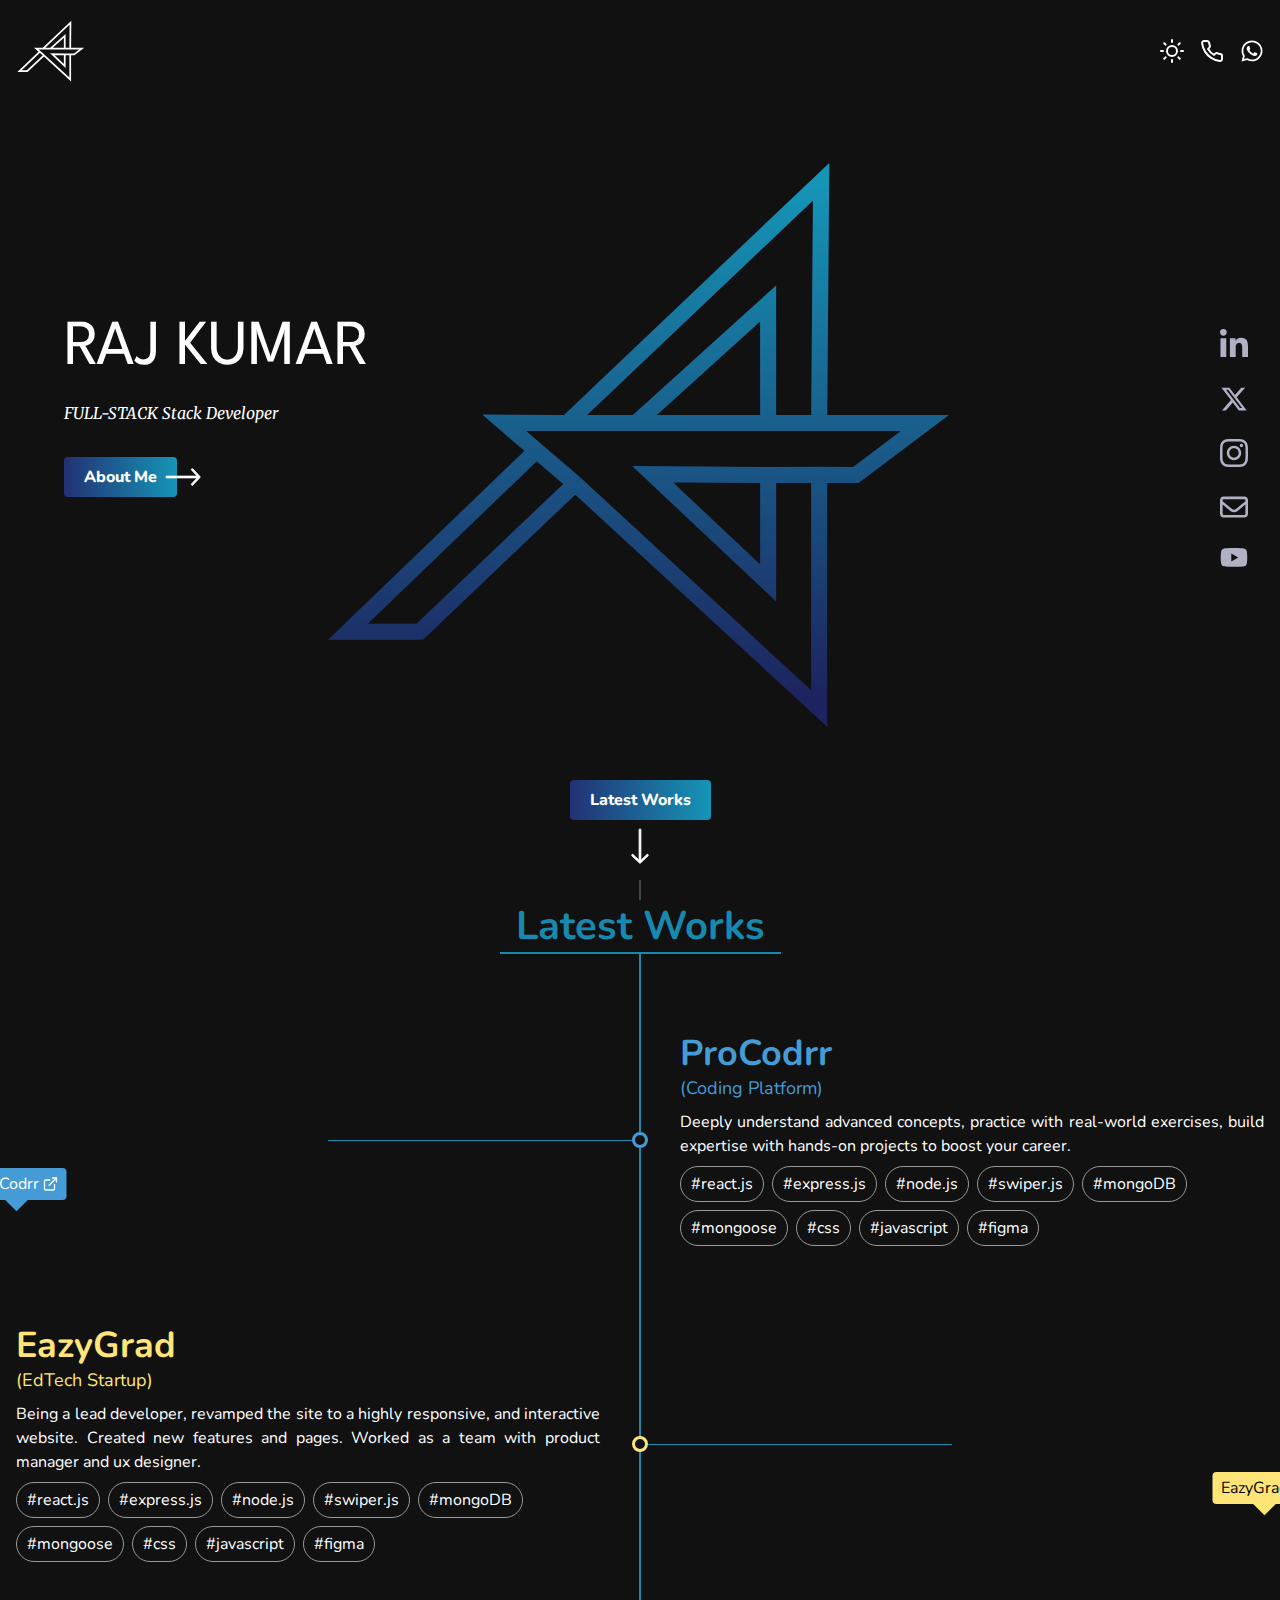
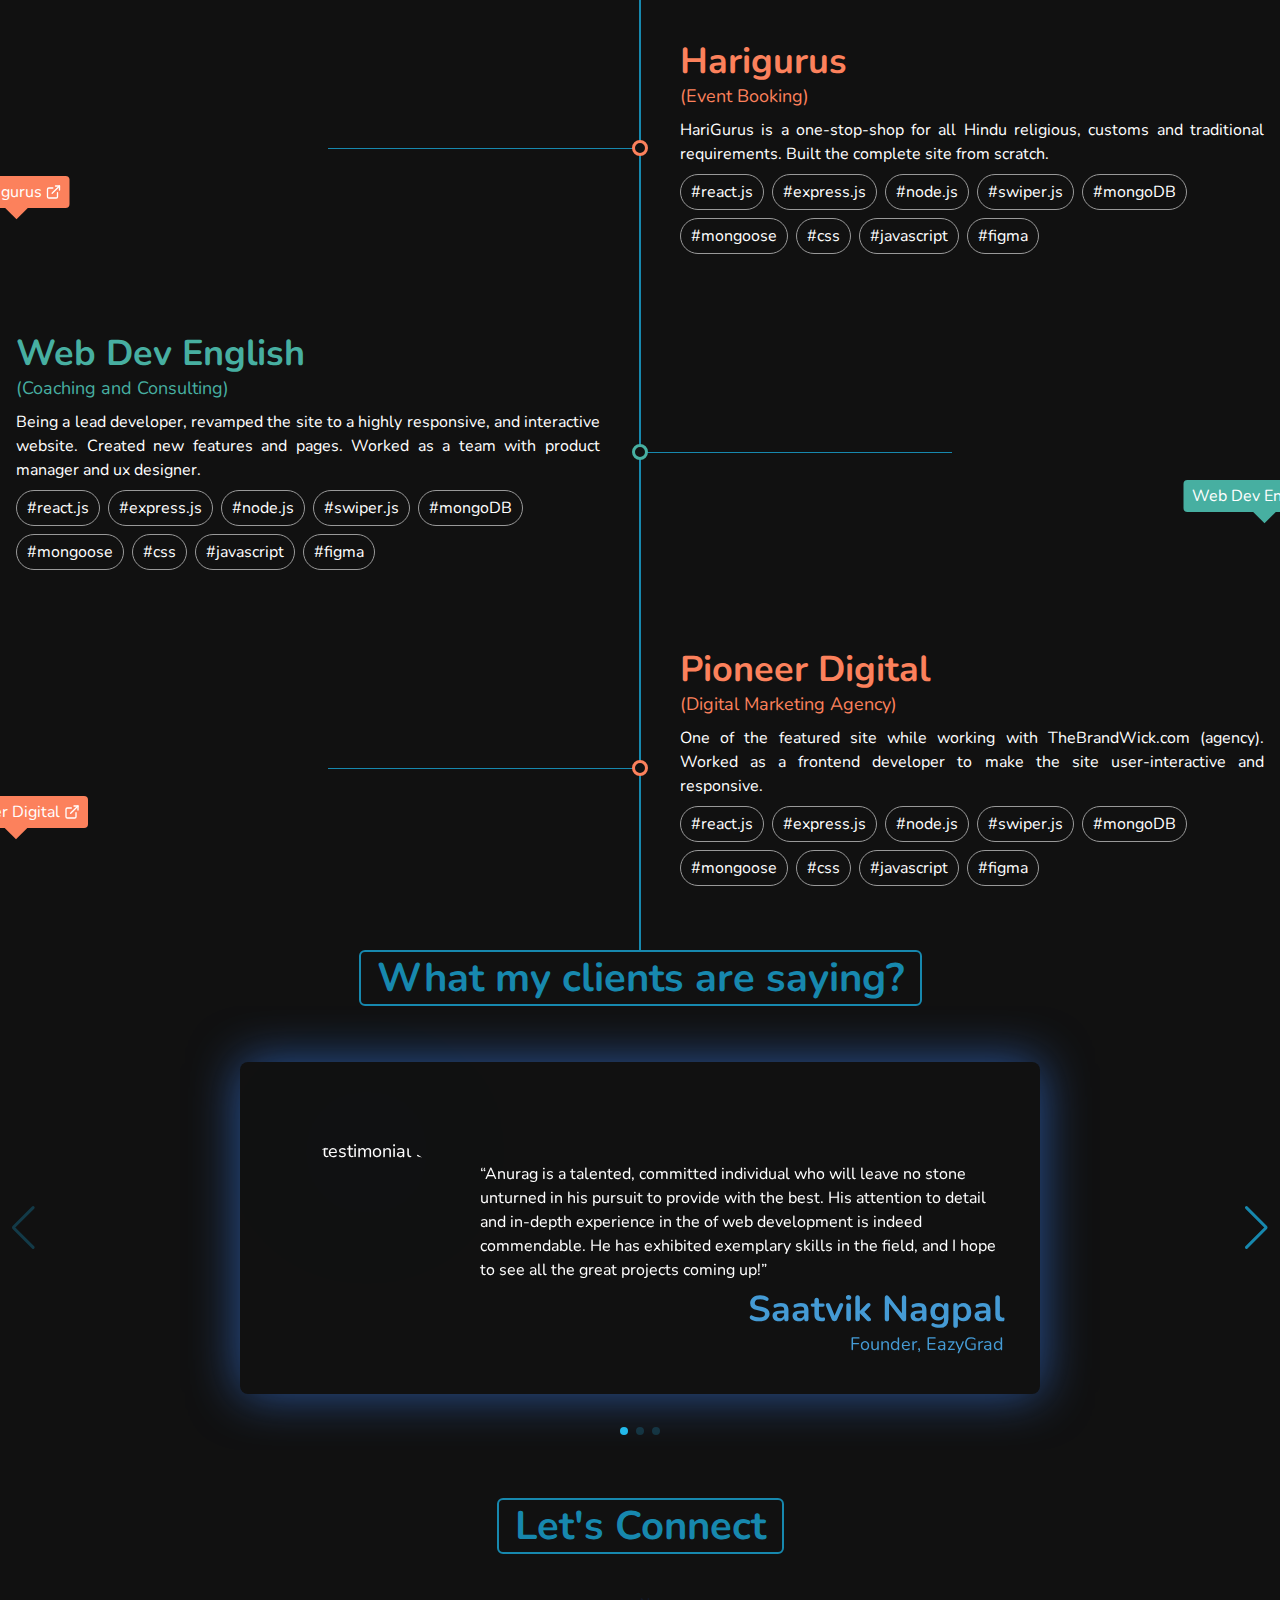
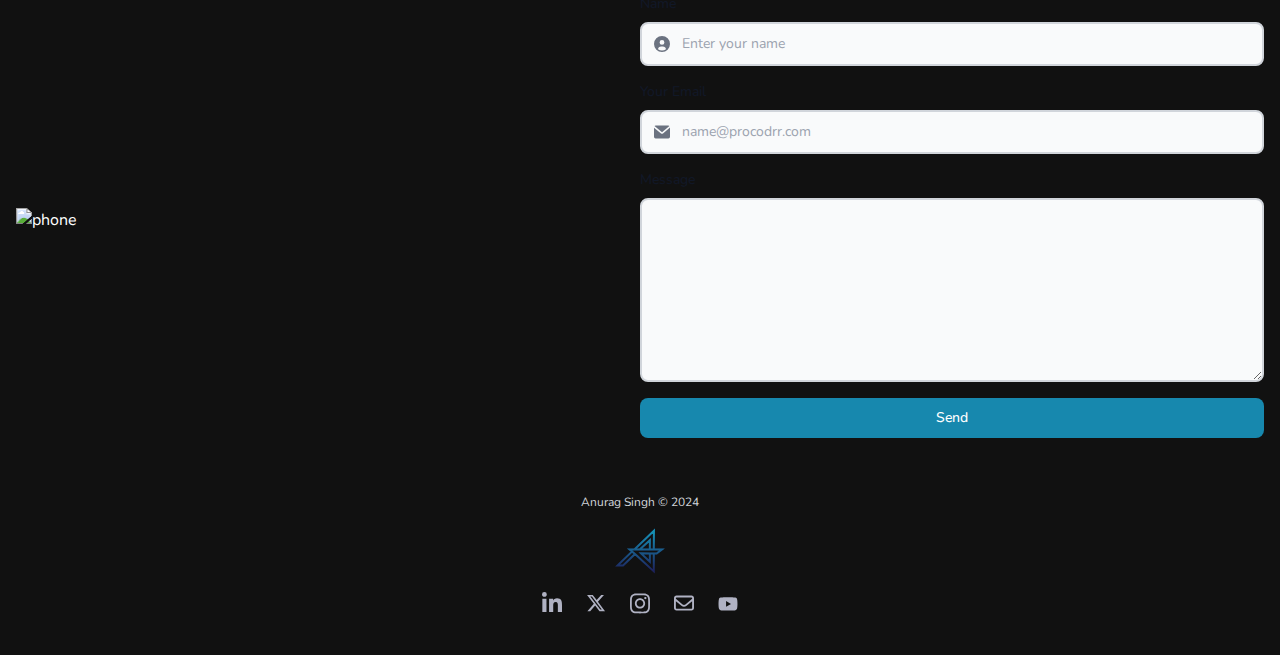
==== index.html @ 012102b1 "Add files via upload" ====
<!DOCTYPE html>
<html lang="en">
  <head>
    <meta charset="UTF-8" />
    <meta name="viewport" content="width=device-width, initial-scale=1.0" />
    <title>Document</title>
    <link rel="stylesheet" href="font.css" />
    <link rel="stylesheet" href="output.css" />
    <link rel="stylesheet" href="style.css" />
    <!-- Link Swiper's CSS -->
    <link
      rel="stylesheet"
      href="https://cdn.jsdelivr.net/npm/swiper@11/swiper-bundle.min.css"
    />

    <!-- Demo styles -->
    <style>
      .swiper {
        width: 100%;
        height: 100%;
      }

      .swiper-slide {
        text-align: center;
        font-size: 18px;
        display: flex;
        justify-content: center;
        align-items: center;
      }

      .swiper-button-next,
      .swiper-button-prev {
        color: #1788ae;
      }

      .swiper-pagination-bullet {
        background-color: #23b9eb;
      }
    </style>
    <script src="./matter.js" defer></script>
  </head>
  <body class="bg-[#111] text-white font-['Nunito']">
    <section class="flex flex-col justify-between h-screen">
      <header
        class="z-10 pointer-events-none flex items-center justify-between w-full px-4 mt-4 max-w-screen-xl mx-auto"
      >
        <svg
          width="70"
          height="70"
          viewBox="0 0 406 368"
          fill="none"
          xmlns="http://www.w3.org/2000/svg"
        >
          <path
            d="M314.516 203.174L314.516 349.104L162.117 208.727M314.516 203.174L282.653 203.26M314.516 203.174L337.498 203.26L380.617 170.782L314.516 170.782M162.117 208.727L117.661 170.634L157.117 170.782M162.117 208.727L65.1165 301.139L20.176 301.139L137.099 188.83M200.117 170.782L282.653 96.1739L282.653 170.782M200.117 170.782L282.653 170.782M200.117 170.782L157.117 170.782M282.653 203.26L210.462 202.796L282.653 270.76L282.653 203.26ZM282.653 170.782L314.516 170.782M157.117 170.782L315.751 20.1061L314.516 170.782"
            stroke="currentColor"
            stroke-width="10"
          />
        </svg>
        <div class="flex gap-4 pointer-events-auto">
          <svg
            xmlns="http://www.w3.org/2000/svg"
            width="24"
            height="24"
            viewBox="0 0 24 24"
            fill="none"
            stroke="currentColor"
            stroke-width="2"
            stroke-linecap="round"
            stroke-linejoin="round"
            class="feather feather-sun"
          >
            <circle cx="12" cy="12" r="5"></circle>
            <line x1="12" y1="1" x2="12" y2="3"></line>
            <line x1="12" y1="21" x2="12" y2="23"></line>
            <line x1="4.22" y1="4.22" x2="5.64" y2="5.64"></line>
            <line x1="18.36" y1="18.36" x2="19.78" y2="19.78"></line>
            <line x1="1" y1="12" x2="3" y2="12"></line>
            <line x1="21" y1="12" x2="23" y2="12"></line>
            <line x1="4.22" y1="19.78" x2="5.64" y2="18.36"></line>
            <line x1="18.36" y1="5.64" x2="19.78" y2="4.22"></line>
          </svg>
          <svg
            xmlns="http://www.w3.org/2000/svg"
            width="24"
            height="24"
            viewBox="0 0 24 24"
            fill="none"
            stroke="currentColor"
            stroke-width="2"
            stroke-linecap="round"
            stroke-linejoin="round"
            class="hidden"
          >
            <path d="M21 12.79A9 9 0 1 1 11.21 3 7 7 0 0 0 21 12.79z"></path>
          </svg>
          <a href="tel:9824989238"
            ><svg
              xmlns="http://www.w3.org/2000/svg"
              width="24"
              height="24"
              viewBox="0 0 24 24"
              fill="none"
              stroke="currentColor"
              stroke-width="2"
            stroke-linecap="round"
              stroke-linejoin="round"
              class="feather feather-phone"
            >
              <path
                d="M22 16.92v3a2 2 0 0 1-2.18 2 19.79 19.79 0 0 1-8.63-3.07 19.5 19.5 0 0 1-6-6 19.79 19.79 0 0 1-3.07-8.67A2 2 0 0 1 4.11 2h3a2 2 0 0 1 2 1.72 12.84 12.84 0 0 0 .7 2.81 2 2 0 0 1-.45 2.11L8.09 9.91a16 16 0 0 0 6 6l1.27-1.27a2 2 0 0 1 2.11-.45 12.84 12.84 0 0 0 2.81.7A2 2 0 0 1 22 16.92z"
              ></path></svg
          ></a>
          <a
            href="https://wa.me/778269320?text=Hi, How are you?"
            target="_blank"
          >
            <svg
              aria-hidden="true"
              focusable="false"
              data-prefix="fab"
              data-icon="whatsapp"
              class="svg-inline--fa fa-whatsapp fa-w-14"
              role="img"
              xmlns="http://www.w3.org/2000/svg"
              width="24"
              height="24"
              viewBox="0 0 448 512"
            >
              <path
                fill="currentColor"
                d="M380.9 97.1C339 55.1 283.2 32 223.9 32c-122.4 0-222 99.6-222 222 0 39.1 10.2 77.3 29.6 111L0 480l117.7-30.9c32.4 17.7 68.9 27 106.1 27h.1c122.3 0 224.1-99.6 224.1-222 0-59.3-25.2-115-67.1-157zm-157 341.6c-33.2 0-65.7-8.9-94-25.7l-6.7-4-69.8 18.3L72 359.2l-4.4-7c-18.5-29.4-28.2-63.3-28.2-98.2 0-101.7 82.8-184.5 184.6-184.5 49.3 0 95.6 19.2 130.4 54.1 34.8 34.9 56.2 81.2 56.1 130.5 0 101.8-84.9 184.6-186.6 184.6zm101.2-138.2c-5.5-2.8-32.8-16.2-37.9-18-5.1-1.9-8.8-2.8-12.5 2.8-3.7 5.6-14.3 18-17.6 21.8-3.2 3.7-6.5 4.2-12 1.4-32.6-16.3-54-29.1-75.5-66-5.7-9.8 5.7-9.1 16.3-30.3 1.8-3.7.9-6.9-.5-9.7-1.4-2.8-12.5-30.1-17.1-41.2-4.5-10.8-9.1-9.3-12.5-9.5-3.2-.2-6.9-.2-10.6-.2-3.7 0-9.7 1.4-14.8 6.9-5.1 5.6-19.4 19-19.4 46.3 0 27.3 19.9 53.7 22.6 57.4 2.8 3.7 39.1 59.7 94.8 83.8 35.2 15.2 49 16.5 66.6 13.9 10.7-1.6 32.8-13.4 37.4-26.4 4.6-13 4.6-24.1 3.2-26.4-1.3-2.5-5-3.9-10.5-6.6z"
              ></path>
            </svg>
          </a>
        </div>
      </header>
      <div class="absolute inset-0 hidden md:block" id="wrapper-canvas"></div>
      <div class="flex -mt-10 relative">
        <div class="w-full px-4 max-w-screen-xl mx-auto">
          <svg
            viewBox="0 0 406 368"
            fill="none"
            xmlns="http://www.w3.org/2000/svg"
            class="pointer-events-none absolute top-0 left-1/2 -translate-y-[80px] sm:-translate-y-[180px] -translate-x-1/2 w-[300px] sm:w-[400px] md:w-[650px]"
          >
            <path
              d="M314.899 203.5L314.899 349.43L162.5 209.053M314.899 203.5L283.037 203.586M314.899 203.5L337.881 203.586L381 171.109L314.899 171.109M162.5 209.053L118.044 170.96L157.5 171.109M162.5 209.053L65.5 301.465L20.5595 301.465L137.482 189.156M200.5 171.109L283.037 96.5L283.037 171.109M200.5 171.109L283.037 171.109M200.5 171.109L157.5 171.109M283.037 203.586L210.846 203.123L283.037 271.086L283.037 203.586ZM283.037 171.109L314.899 171.109M157.5 171.109L316.135 20.4322L314.899 171.109"
              stroke="#1F2667"
              stroke-opacity="0.9"
              stroke-width="10"
            />
            <path
              d="M314.899 203.5L314.899 349.43L162.5 209.053M314.899 203.5L283.037 203.586M314.899 203.5L337.881 203.586L381 171.109L314.899 171.109M162.5 209.053L118.044 170.96L157.5 171.109M162.5 209.053L65.5 301.465L20.5595 301.465L137.482 189.156M200.5 171.109L283.037 96.5L283.037 171.109M200.5 171.109L283.037 171.109M200.5 171.109L157.5 171.109M283.037 203.586L210.846 203.123L283.037 271.086L283.037 203.586ZM283.037 171.109L314.899 171.109M157.5 171.109L316.135 20.4322L314.899 171.109"
              stroke="url(#paint0_linear)"
              stroke-width="10"
            />
            <defs>
              <linearGradient
                id="paint0_linear"
                x1="205.549"
                y1="20.0169"
                x2="204.338"
                y2="342.461"
                gradientUnits="userSpaceOnUse"
              >
                <stop stop-color="#1595B6" />
                <stop offset="1" stop-color="#1595B6" stop-opacity="0" />
              </linearGradient>
            </defs>
          </svg>
          <div class="relative ml-4 md:ml-12">
            <h1
              class="pointer-events-none text-4xl md:text-[64px] font-['Spartan'] mr-12"
            >
              RAJ KUMAR
            </h1>
            <p
              class="pointer-events-none font-['Merriweather'] italic my-4 md:my-8"
            >
              FULL-STACK Stack Developer
            </p>
            <button
              class="bg-[#4595eb] py-2 px-5 rounded font-extrabold bg-gradient-to-l from-[#1595b6] to-[#1f2667e6] relative hover:scale-110 ease-in-out duration-100 group"
            >
              About Me

              <svg
                xmlns:dc="http://purl.org/dc/elements/1.1/"
                xmlns:cc="http://creativecommons.org/ns#"
                xmlns:rdf="http://www.w3.org/1999/02/22-rdf-syntax-ns#"
                xmlns:svg="http://www.w3.org/2000/svg"
                xmlns="http://www.w3.org/2000/svg"
                xmlns:sodipodi="http://sodipodi.sourceforge.net/DTD/sodipodi-0.dtd"
                xmlns:inkscape="http://www.inkscape.org/namespaces/inkscape"
                version="1.1"
                x="0px"
                y="0px"
                width="44"
                height="44"
                viewBox="0 0 100 100"
                class="absolute top-1/2 -translate-y-1/2 -right-7 group-hover:-right-8 ease-in-out duration-100"
              >
                <g transform="translate(0,-952.36218)">
                  <path
                    style="
                      text-indent: 0;
                      text-transform: none;
                      direction: ltr;
                      block-progression: tb;
                      baseline-shift: baseline;
                      color: #000000;
                      enable-background: accumulate;
                    "
                    d="m 88.999835,1002.3621 c 0,-0.4628 -0.2799,-1.0773 -0.5639,-1.3755 l -15.9997,-17.00026 c -0.747,-0.7723 -1.9572,-0.8618 -2.8281,-0.078 -0.7786,0.7007 -0.798,2.0673 -0.078,2.8282 l 12.8435,13.62516 -69.37347,0 c -1.1046,0 -2,0.8954 -2,2 0,1.1046 0.8954,2.0001 2,2.0001 l 69.37347,0 -12.8435,13.6252 c -0.7199,0.7608 -0.6688,2.0938 0.078,2.8281 0.7885,0.7752 2.0925,0.7062 2.8281,-0.078 l 15.9997,-17.0002 c 0.4701,-0.4611 0.556,-0.9052 0.5639,-1.3748 z"
                    fill="#fff"
                    fill-opacity="1"
                    stroke="white"
                    stroke-width="2"
                    marker="none"
                    visibility="visible"
                    display="inline"
                    overflow="visible"
                  />
                </g>
              </svg>
            </button>
          </div>
        </div>

        <ul class="ml-auto space-y-6 text-[#b0b2c3] absolute right-8">
          <li>
            <a
              href="https://www.linkedin.com/in/anuragsinghbam/"
              target="_blank"
            >
              <svg
                class="w-7 hover:text-white"
                xmlns="http://www.w3.org/2000/svg"
                viewBox="0 0 448 512"
              >
                <path
                  fill="currentColor"
                  d="M100.3 448H7.4V148.9h92.9zM53.8 108.1C24.1 108.1 0 83.5 0 53.8a53.8 53.8 0 0 1 107.6 0c0 29.7-24.1 54.3-53.8 54.3zM447.9 448h-92.7V302.4c0-34.7-.7-79.2-48.3-79.2-48.3 0-55.7 37.7-55.7 76.7V448h-92.8V148.9h89.1v40.8h1.3c12.4-23.5 42.7-48.3 87.9-48.3 94 0 111.3 61.9 111.3 142.3V448z"
                />
              </svg>
            </a>
          </li>
          <li>
            <a href="https://twitter.com/anuragsinghbam" target="_blank">
              <svg
                class="w-7 hover:text-white"
                xmlns="http://www.w3.org/2000/svg"
                viewBox="0 0 512 512"
              >
                <path
                  fill="currentColor"
                  d="M389.2 48h70.6L305.6 224.2 487 464H345L233.7 318.6 106.5 464H35.8L200.7 275.5 26.8 48H172.4L272.9 180.9 389.2 48zM364.4 421.8h39.1L151.1 88h-42L364.4 421.8z"
                />
              </svg>
            </a>
          </li>
          <li>
            <a href="https://www.instagram.com/procodrr/">
              <svg
                class="w-7 hover:text-white"
                xmlns="http://www.w3.org/2000/svg"
                viewBox="0 0 448 512"
              >
                <path
                  fill="currentColor"
                  d="M224.1 141c-63.6 0-114.9 51.3-114.9 114.9s51.3 114.9 114.9 114.9S339 319.5 339 255.9 287.7 141 224.1 141zm0 189.6c-41.1 0-74.7-33.5-74.7-74.7s33.5-74.7 74.7-74.7 74.7 33.5 74.7 74.7-33.6 74.7-74.7 74.7zm146.4-194.3c0 14.9-12 26.8-26.8 26.8-14.9 0-26.8-12-26.8-26.8s12-26.8 26.8-26.8 26.8 12 26.8 26.8zm76.1 27.2c-1.7-35.9-9.9-67.7-36.2-93.9-26.2-26.2-58-34.4-93.9-36.2-37-2.1-147.9-2.1-184.9 0-35.8 1.7-67.6 9.9-93.9 36.1s-34.4 58-36.2 93.9c-2.1 37-2.1 147.9 0 184.9 1.7 35.9 9.9 67.7 36.2 93.9s58 34.4 93.9 36.2c37 2.1 147.9 2.1 184.9 0 35.9-1.7 67.7-9.9 93.9-36.2 26.2-26.2 34.4-58 36.2-93.9 2.1-37 2.1-147.8 0-184.8zM398.8 388c-7.8 19.6-22.9 34.7-42.6 42.6-29.5 11.7-99.5 9-132.1 9s-102.7 2.6-132.1-9c-19.6-7.8-34.7-22.9-42.6-42.6-11.7-29.5-9-99.5-9-132.1s-2.6-102.7 9-132.1c7.8-19.6 22.9-34.7 42.6-42.6 29.5-11.7 99.5-9 132.1-9s102.7-2.6 132.1 9c19.6 7.8 34.7 22.9 42.6 42.6 11.7 29.5 9 99.5 9 132.1s2.7 102.7-9 132.1z"
                />
              </svg>
            </a>
          </li>
          <li>
            <a href="mailto:anuragsinghbam@gmail.com" target="_blank">
              <svg
                class="w-7 hover:text-white"
                xmlns="http://www.w3.org/2000/svg"
                viewBox="0 0 512 512"
              >
                <path
                  fill="currentColor"
                  d="M64 112c-8.8 0-16 7.2-16 16v22.1L220.5 291.7c20.7 17 50.4 17 71.1 0L464 150.1V128c0-8.8-7.2-16-16-16H64zM48 212.2V384c0 8.8 7.2 16 16 16H448c8.8 0 16-7.2 16-16V212.2L322 328.8c-38.4 31.5-93.7 31.5-132 0L48 212.2zM0 128C0 92.7 28.7 64 64 64H448c35.3 0 64 28.7 64 64V384c0 35.3-28.7 64-64 64H64c-35.3 0-64-28.7-64-64V128z"
                />
              </svg>
            </a>
          </li>
          <li>
            <a href="https://www.youtube.com/@procodrr">
              <svg
                class="w-7 hover:text-white"
                xmlns="http://www.w3.org/2000/svg"
                viewBox="0 0 576 512"
                fill="currentColor"
              >
                <path
                  d="M549.7 124.1c-6.3-23.7-24.8-42.3-48.3-48.6C458.8 64 288 64 288 64S117.2 64 74.6 75.5c-23.5 6.3-42 24.9-48.3 48.6-11.4 42.9-11.4 132.3-11.4 132.3s0 89.4 11.4 132.3c6.3 23.7 24.8 41.5 48.3 47.8C117.2 448 288 448 288 448s170.8 0 213.4-11.5c23.5-6.3 42-24.2 48.3-47.8 11.4-42.9 11.4-132.3 11.4-132.3s0-89.4-11.4-132.3zm-317.5 213.5V175.2l142.7 81.2-142.7 81.2z"
                />
              </svg>
            </a>
          </li>
        </ul>
      </div>
      <div
        class="relative self-center after:content-[''] after:absolute after:w-[2px] after:h-5 after:bg-[#444] after:left-1/2 after:-translate-x-1/2 after:top-[100px]"
      >
        <button
          class="bg-[#4595eb] py-2 px-5 rounded font-extrabold bg-gradient-to-l from-[#1595b6] to-[#1f2667e6] relative hover:scale-110 ease-in-out duration-100 group mb-20"
        >
          Latest Works

          <svg
            xmlns:dc="http://purl.org/dc/elements/1.1/"
            xmlns:cc="http://creativecommons.org/ns#"
            xmlns:rdf="http://www.w3.org/1999/02/22-rdf-syntax-ns#"
            xmlns:svg="http://www.w3.org/2000/svg"
            xmlns="http://www.w3.org/2000/svg"
            xmlns:sodipodi="http://sodipodi.sourceforge.net/DTD/sodipodi-0.dtd"
            xmlns:inkscape="http://www.inkscape.org/namespaces/inkscape"
            version="1.1"
            x="0px"
            y="0px"
            width="44"
            height="44"
            viewBox="0 0 100 100"
            class="absolute rotate-90 left-1/2 -translate-x-1/2 top-11 group-hover:top-12 ease-in-out duration-100"
          >
            <g transform="translate(0,-952.36218)">
              <path
                style="
                  text-indent: 0;
                  text-transform: none;
                  direction: ltr;
                  block-progression: tb;
                  baseline-shift: baseline;
                  color: #000000;
                  enable-background: accumulate;
                "
                d="m 88.999835,1002.3621 c 0,-0.4628 -0.2799,-1.0773 -0.5639,-1.3755 l -15.9997,-17.00026 c -0.747,-0.7723 -1.9572,-0.8618 -2.8281,-0.078 -0.7786,0.7007 -0.798,2.0673 -0.078,2.8282 l 12.8435,13.62516 -69.37347,0 c -1.1046,0 -2,0.8954 -2,2 0,1.1046 0.8954,2.0001 2,2.0001 l 69.37347,0 -12.8435,13.6252 c -0.7199,0.7608 -0.6688,2.0938 0.078,2.8281 0.7885,0.7752 2.0925,0.7062 2.8281,-0.078 l 15.9997,-17.0002 c 0.4701,-0.4611 0.556,-0.9052 0.5639,-1.3748 z"
                fill="#fff"
                fill-opacity="1"
                stroke="white"
                stroke-width="2"
                marker="none"
                visibility="visible"
                display="inline"
                overflow="visible"
              />
            </g>
          </svg>
        </button>
      </div>
    </section>
    <section class="max-w-screen-xl mx-auto px-4 relative pb-8 sm:pb-16">
      <h2
        class="text-3xl sm:text-[40px] bg-[#111] relative z-10 font-bold px-4 py-2 w-max mx-auto text-center text-[#1788ae] sm:border-b-2 border-[#1788ae]"
      >
        Latest Works
      </h2>
      <div
        class="flex flex-col sm:flex-row gap-4 mt-8 sm:gap-[80px] items-center sm:mt-20 relative"
      >
        <div
          class="h-[1px] left-1/4 right-1/2 bg-[#1788ae] absolute top-1/2 hidden sm:block"
        ></div>
        <div
          class="w-4 h-4 rounded-full border-[3px] border-[#459bd5] absolute left-1/2 -translate-x-1/2 bg-[#111] z-10 hover:scale-110 ease-in-out duration-100 hidden sm:block"
        ></div>
        <a
          href="https://procodrr.com"
          class="flex w-full relative justify-center sm:justify-start"
        >
          <div
            class="flex flex-col items-center relative group sm:hover:scale-105 ease-in-out duration-200"
          >
            <img
              class="max-w-[400px] w-full mr-auto relative z-10 drop-shadow-[0_0px_60px_rgba(59,130,246,0.6)]"
              src="./assets/images/ProCodrr.webp"
              alt=""
            />
            <span
              class="flex group-hover:-top-14 ease-jump duration-200 bg-[#459bd5] sm:absolute left-1/2 sm:-translate-x-1/2 top-5 px-2 py-1 text-sm sm:text-base mt-2 rounded w-max items-center gap-1 after:hidden sm:after:block after:w-4 after:h-4 after:bg-inherit after:absolute after:left-1/2 after:-translate-x-1/2 after:rotate-45 after:-bottom-2"
              >ProCodrr
              <svg
                xmlns="http://www.w3.org/2000/svg"
                width="16"
                height="16"
                viewBox="0 0 24 24"
                fill="none"
                stroke="currentColor"
                stroke-width="2"
                stroke-linecap="round"
                stroke-linejoin="round"
                class="feather feather-external-link"
              >
                <path
                  d="M18 13v6a2 2 0 0 1-2 2H5a2 2 0 0 1-2-2V8a2 2 0 0 1 2-2h6"
                ></path>
                <polyline points="15 3 21 3 21 9"></polyline>
                <line x1="10" y1="14" x2="21" y2="3"></line>
              </svg>
            </span>
          </div>
        </a>

        <div class="w-full">
          <h3 class="text-[#459bd5] font-bold text-2xl md:text-4xl">
            ProCodrr
          </h3>
          <span class="text-[#459bd5] text-base md:text-lg"
            >(Coding Platform)</span
          >
          <p class="text-justify text-sm md:text-base mt-2">
            Deeply understand advanced concepts, practice with real-world
            exercises, build expertise with hands-on projects to boost your
            career.
          </p>

          <ul class="flex flex-wrap gap-2 mt-2">
            <li
              class="border rounded-[50px] border-[#999] px-[10px] py-[5px] text-sm md:text-base"
            >
              #react.js
            </li>
            <li
              class="border rounded-[50px] border-[#999] px-[10px] py-[5px] text-sm md:text-base"
            >
              #express.js
            </li>
            <li
              class="border rounded-[50px] border-[#999] px-[10px] py-[5px] text-sm md:text-base"
            >
              #node.js
            </li>
            <li
              class="border rounded-[50px] border-[#999] px-[10px] py-[5px] text-sm md:text-base"
            >
              #swiper.js
            </li>
            <li
              class="border rounded-[50px] border-[#999] px-[10px] py-[5px] text-sm md:text-base"
            >
              #mongoDB
            </li>
            <li
              class="border rounded-[50px] border-[#999] px-[10px] py-[5px] text-sm md:text-base"
            >
              #mongoose
            </li>
            <li
              class="border rounded-[50px] border-[#999] px-[10px] py-[5px] text-sm md:text-base"
            >
              #css
            </li>
            <li
              class="border rounded-[50px] border-[#999] px-[10px] py-[5px] text-sm md:text-base"
            >
              #javascript
            </li>
            <li
              class="border rounded-[50px] border-[#999] px-[10px] py-[5px] text-sm md:text-base"
            >
              #figma
            </li>
          </ul>
        </div>
      </div>

      <div
        class="flex flex-col sm:flex-row gap-4 mt-12 sm:gap-[80px] items-center sm:mt-20 relative"
      >
        <div class="order-2 sm:order-1 w-full">
          <h3 class="text-[#ffe578] font-bold text-2xl md:text-4xl">
            EazyGrad
          </h3>
          <span class="text-[#ffe578] text-base md:text-lg"
            >(EdTech Startup)</span
          >
          <p class="text-justify text-sm md:text-base mt-2">
            Being a lead developer, revamped the site to a highly responsive,
            and interactive website. Created new features and pages. Worked as a
            team with product manager and ux designer.
          </p>

          <ul class="flex flex-wrap gap-2 mt-2">
            <li
              class="border rounded-[50px] border-[#999] px-[10px] py-[5px] text-sm md:text-base"
            >
              #react.js
            </li>
            <li
              class="border rounded-[50px] border-[#999] px-[10px] py-[5px] text-sm md:text-base"
            >
              #express.js
            </li>
            <li
              class="border rounded-[50px] border-[#999] px-[10px] py-[5px] text-sm md:text-base"
            >
              #node.js
            </li>
            <li
              class="border rounded-[50px] border-[#999] px-[10px] py-[5px] text-sm md:text-base"
            >
              #swiper.js
            </li>
            <li
              class="border rounded-[50px] border-[#999] px-[10px] py-[5px] text-sm md:text-base"
            >
              #mongoDB
            </li>
            <li
              class="border rounded-[50px] border-[#999] px-[10px] py-[5px] text-sm md:text-base"
            >
              #mongoose
            </li>
            <li
              class="border rounded-[50px] border-[#999] px-[10px] py-[5px] text-sm md:text-base"
            >
              #css
            </li>
            <li
              class="border rounded-[50px] border-[#999] px-[10px] py-[5px] text-sm md:text-base"
            >
              #javascript
            </li>
            <li
              class="border rounded-[50px] border-[#999] px-[10px] py-[5px] text-sm md:text-base"
            >
              #figma
            </li>
          </ul>
        </div>
        <div
          class="h-[1px] left-1/2 right-1/4 bg-[#1788ae] absolute top-1/2 hidden sm:block"
        ></div>
        <div
          class="w-4 h-4 rounded-full border-[3px] border-[#ffe578] absolute left-1/2 -translate-x-1/2 bg-[#111] z-10 hover:scale-110 ease-in-out duration-100 hidden sm:block"
        ></div>
        <a
          href="#"
          class="order-1 sm:order-2 flex w-full relative justify-center sm:justify-start"
        >
          <div
            class="flex flex-col items-center relative group sm:hover:scale-105 ease-in-out duration-200 sm:ml-auto"
          >
            <img
              class="max-w-[400px] w-full relative z-10 drop-shadow-[0_0px_60px_rgba(59,130,246,0.6)]"
              src="./assets/images/eazygrad.webp"
              alt=""
            />
            <span
              class="flex group-hover:-top-14 ease-jump duration-200 text-black bg-[#ffe578] sm:absolute left-1/2 sm:-translate-x-1/2 top-5 px-2 py-1 text-sm sm:text-base mt-2 rounded w-max items-center gap-1 after:hidden sm:after:block after:w-4 after:h-4 after:bg-inherit after:absolute after:left-1/2 after:-translate-x-1/2 after:rotate-45 after:-bottom-2"
              >EazyGrad
              <svg
                xmlns="http://www.w3.org/2000/svg"
                width="16"
                height="16"
                viewBox="0 0 24 24"
                fill="none"
                stroke="currentColor"
                stroke-width="2"
                stroke-linecap="round"
                stroke-linejoin="round"
                class="feather feather-external-link"
              >
                <path
                  d="M18 13v6a2 2 0 0 1-2 2H5a2 2 0 0 1-2-2V8a2 2 0 0 1 2-2h6"
                ></path>
                <polyline points="15 3 21 3 21 9"></polyline>
                <line x1="10" y1="14" x2="21" y2="3"></line>
              </svg>
            </span>
          </div>
        </a>
      </div>
      <div
        class="flex flex-col sm:flex-row gap-4 mt-12 sm:gap-[80px] items-center sm:mt-20 relative"
      >
        <div
          class="h-[1px] left-1/4 right-1/2 bg-[#1788ae] absolute top-1/2 hidden sm:block"
        ></div>
        <div
          class="w-4 h-4 rounded-full border-[3px] border-[#fc815c] absolute left-1/2 -translate-x-1/2 bg-[#111] z-10 hover:scale-110 ease-in-out duration-100 hidden sm:block"
        ></div>
        <a
          href="#"
          class="flex w-full relative justify-center sm:justify-start"
        >
          <div
            class="flex flex-col items-center relative group hover:scale-105 ease-in-out sm:mr-auto duration-200"
          >
            <img
              class="max-w-[400px] w-full mr-auto relative z-10 drop-shadow-[0_0px_60px_rgba(59,130,246,0.6)]"
              src="./assets/images/harigurus.webp"
              alt=""
            />
            <span
              class="flex group-hover:-top-14 ease-jump duration-200 bg-[#fc815c] sm:absolute left-1/2 sm:-translate-x-1/2 top-5 px-2 py-1 text-sm sm:text-base mt-2 rounded w-max items-center gap-1 after:hidden sm:after:block after:w-4 after:h-4 after:bg-inherit after:absolute after:left-1/2 after:-translate-x-1/2 after:rotate-45 after:-bottom-2"
              >Harigurus
              <svg
                xmlns="http://www.w3.org/2000/svg"
                width="16"
                height="16"
                viewBox="0 0 24 24"
                fill="none"
                stroke="currentColor"
                stroke-width="2"
                stroke-linecap="round"
                stroke-linejoin="round"
                class="feather feather-external-link"
              >
                <path
                  d="M18 13v6a2 2 0 0 1-2 2H5a2 2 0 0 1-2-2V8a2 2 0 0 1 2-2h6"
                ></path>
                <polyline points="15 3 21 3 21 9"></polyline>
                <line x1="10" y1="14" x2="21" y2="3"></line>
              </svg>
            </span>
          </div>
        </a>

        <div class="w-full">
          <h3 class="text-[#fc815c] font-bold text-2xl md:text-4xl">
            Harigurus
          </h3>
          <span class="text-[#fc815c] text-base md:text-lg"
            >(Event Booking)</span
          >
          <p class="text-justify text-sm md:text-base mt-2">
            HariGurus is a one-stop-shop for all Hindu religious, customs and
            traditional requirements. Built the complete site from scratch.
          </p>

          <ul class="flex flex-wrap gap-2 mt-2">
            <li
              class="border rounded-[50px] border-[#999] px-[10px] py-[5px] text-sm md:text-base"
            >
              #react.js
            </li>
            <li
              class="border rounded-[50px] border-[#999] px-[10px] py-[5px] text-sm md:text-base"
            >
              #express.js
            </li>
            <li
              class="border rounded-[50px] border-[#999] px-[10px] py-[5px] text-sm md:text-base"
            >
              #node.js
            </li>
            <li
              class="border rounded-[50px] border-[#999] px-[10px] py-[5px] text-sm md:text-base"
            >
              #swiper.js
            </li>
            <li
              class="border rounded-[50px] border-[#999] px-[10px] py-[5px] text-sm md:text-base"
            >
              #mongoDB
            </li>
            <li
              class="border rounded-[50px] border-[#999] px-[10px] py-[5px] text-sm md:text-base"
            >
              #mongoose
            </li>
            <li
              class="border rounded-[50px] border-[#999] px-[10px] py-[5px] text-sm md:text-base"
            >
              #css
            </li>
            <li
              class="border rounded-[50px] border-[#999] px-[10px] py-[5px] text-sm md:text-base"
            >
              #javascript
            </li>
            <li
              class="border rounded-[50px] border-[#999] px-[10px] py-[5px] text-sm md:text-base"
            >
              #figma
            </li>
          </ul>
        </div>
      </div>
      <div
        class="flex flex-col sm:flex-row gap-4 mt-12 sm:gap-[80px] items-center sm:mt-20 relative"
      >
        <div class="order-2 sm:order-1 w-full">
          <h3 class="text-[#47afa1] font-bold text-2xl md:text-4xl">
            Web Dev English
          </h3>
          <span class="text-[#47afa1] text-base md:text-lg"
            >(Coaching and Consulting)</span
          >
          <p class="text-justify text-sm md:text-base mt-2">
            Being a lead developer, revamped the site to a highly responsive,
            and interactive website. Created new features and pages. Worked as a
            team with product manager and ux designer.
          </p>

          <ul class="flex flex-wrap gap-2 mt-2">
            <li
              class="border rounded-[50px] border-[#999] px-[10px] py-[5px] text-sm md:text-base"
            >
              #react.js
            </li>
            <li
              class="border rounded-[50px] border-[#999] px-[10px] py-[5px] text-sm md:text-base"
            >
              #express.js
            </li>
            <li
              class="border rounded-[50px] border-[#999] px-[10px] py-[5px] text-sm md:text-base"
            >
              #node.js
            </li>
            <li
              class="border rounded-[50px] border-[#999] px-[10px] py-[5px] text-sm md:text-base"
            >
              #swiper.js
            </li>
            <li
              class="border rounded-[50px] border-[#999] px-[10px] py-[5px] text-sm md:text-base"
            >
              #mongoDB
            </li>
            <li
              class="border rounded-[50px] border-[#999] px-[10px] py-[5px] text-sm md:text-base"
            >
              #mongoose
            </li>
            <li
              class="border rounded-[50px] border-[#999] px-[10px] py-[5px] text-sm md:text-base"
            >
              #css
            </li>
            <li
              class="border rounded-[50px] border-[#999] px-[10px] py-[5px] text-sm md:text-base"
            >
              #javascript
            </li>
            <li
              class="border rounded-[50px] border-[#999] px-[10px] py-[5px] text-sm md:text-base"
            >
              #figma
            </li>
          </ul>
        </div>
        <div
          class="h-[1px] left-1/2 right-1/4 bg-[#1788ae] absolute top-1/2 hidden sm:block"
        ></div>
        <div
          class="w-4 h-4 rounded-full border-[3px] border-[#47afa1] absolute left-1/2 -translate-x-1/2 bg-[#111] z-10 hover:scale-110 ease-in-out duration-100 hidden sm:block"
        ></div>
        <a
          href="#"
          class="order-1 sm:order-2 flex w-full relative justify-center sm:justify-start"
        >
          <div
            class="flex flex-col items-center relative group sm:hover:scale-105 ease-in-out duration-200 sm:ml-auto"
          >
            <img
              class="max-w-[400px] w-full relative z-10 drop-shadow-[0_0px_60px_rgba(59,130,246,0.6)]"
              src="./assets/images/web-dev-english.webp"
              alt=""
            />
            <span
              class="flex group-hover:-top-14 ease-jump duration-200 bg-[#47afa1] sm:absolute left-1/2 sm:-translate-x-1/2 top-5 px-2 py-1 text-sm sm:text-base mt-2 rounded w-max items-center gap-1 after:hidden sm:after:block after:w-4 after:h-4 after:bg-inherit after:absolute after:left-1/2 after:-translate-x-1/2 after:rotate-45 after:-bottom-2"
              >Web Dev English
              <svg
                xmlns="http://www.w3.org/2000/svg"
                width="16"
                height="16"
                viewBox="0 0 24 24"
                fill="none"
                stroke="currentColor"
                stroke-width="2"
                stroke-linecap="round"
                stroke-linejoin="round"
                class="feather feather-external-link"
              >
                <path
                  d="M18 13v6a2 2 0 0 1-2 2H5a2 2 0 0 1-2-2V8a2 2 0 0 1 2-2h6"
                ></path>
                <polyline points="15 3 21 3 21 9"></polyline>
                <line x1="10" y1="14" x2="21" y2="3"></line>
              </svg>
            </span>
          </div>
        </a>
      </div>
      <div
        class="flex flex-col sm:flex-row gap-4 mt-12 sm:gap-[80px] items-center sm:mt-20 relative"
      >
        <div
          class="h-[1px] left-1/4 right-1/2 bg-[#1788ae] absolute top-1/2 hidden sm:block"
        ></div>
        <div
          class="w-4 h-4 rounded-full border-[3px] border-[#fc815c] absolute left-1/2 -translate-x-1/2 bg-[#111] z-10 hover:scale-110 ease-in-out duration-100 hidden sm:block"
        ></div>
        <a
          href="#"
          class="flex w-full relative justify-center sm:justify-start"
        >
          <div
            class="flex flex-col items-center relative group hover:scale-105 ease-in-out sm:mr-auto duration-200"
          >
            <img
              class="max-w-[400px] w-full mr-auto relative z-10 drop-shadow-[0_0px_60px_rgba(59,130,246,0.6)]"
              src="./assets/images/pioneer-digital.webp"
              alt=""
            />
            <span
              class="flex group-hover:-top-14 ease-jump duration-200 bg-[#fc815c] sm:absolute left-1/2 sm:-translate-x-1/2 top-5 px-2 py-1 text-sm sm:text-base mt-2 rounded w-max items-center gap-1 after:hidden sm:after:block after:w-4 after:h-4 after:bg-inherit after:absolute after:left-1/2 after:-translate-x-1/2 after:rotate-45 after:-bottom-2"
              >Pioneer Digital
              <svg
                xmlns="http://www.w3.org/2000/svg"
                width="16"
                height="16"
                viewBox="0 0 24 24"
                fill="none"
                stroke="currentColor"
                stroke-width="2"
                stroke-linecap="round"
                stroke-linejoin="round"
                class="feather feather-external-link"
              >
                <path
                  d="M18 13v6a2 2 0 0 1-2 2H5a2 2 0 0 1-2-2V8a2 2 0 0 1 2-2h6"
                ></path>
                <polyline points="15 3 21 3 21 9"></polyline>
                <line x1="10" y1="14" x2="21" y2="3"></line>
              </svg>
            </span>
          </div>
        </a>

        <div class="w-full">
          <h3 class="text-[#fc815c] font-bold text-2xl md:text-4xl">
            Pioneer Digital
          </h3>
          <span class="text-[#fc815c] text-base md:text-lg"
            >(Digital Marketing Agency)</span
          >
          <p class="text-justify text-sm md:text-base mt-2">
            One of the featured site while working with TheBrandWick.com
            (agency). Worked as a frontend developer to make the site
            user-interactive and responsive.
          </p>

          <ul class="flex flex-wrap gap-2 mt-2">
            <li
              class="border rounded-[50px] border-[#999] px-[10px] py-[5px] text-sm md:text-base"
            >
              #react.js
            </li>
            <li
              class="border rounded-[50px] border-[#999] px-[10px] py-[5px] text-sm md:text-base"
            >
              #express.js
            </li>
            <li
              class="border rounded-[50px] border-[#999] px-[10px] py-[5px] text-sm md:text-base"
            >
              #node.js
            </li>
            <li
              class="border rounded-[50px] border-[#999] px-[10px] py-[5px] text-sm md:text-base"
            >
              #swiper.js
            </li>
            <li
              class="border rounded-[50px] border-[#999] px-[10px] py-[5px] text-sm md:text-base"
            >
              #mongoDB
            </li>
            <li
              class="border rounded-[50px] border-[#999] px-[10px] py-[5px] text-sm md:text-base"
            >
              #mongoose
            </li>
            <li
              class="border rounded-[50px] border-[#999] px-[10px] py-[5px] text-sm md:text-base"
            >
              #css
            </li>
            <li
              class="border rounded-[50px] border-[#999] px-[10px] py-[5px] text-sm md:text-base"
            >
              #javascript
            </li>
            <li
              class="border rounded-[50px] border-[#999] px-[10px] py-[5px] text-sm md:text-base"
            >
              #figma
            </li>
          </ul>
        </div>
      </div>
      <div
        class="w-[2px] hidden sm:block bg-[#1788ae] absolute top-0 bottom-0 left-1/2 -translate-x-1/2"
      ></div>
    </section>
    <section class="max-w-screen-xl mx-auto pb-12">
      <h2
        class="text-3xl sm:text-[40px] bg-[#111] sm:w-max relative z-10 font-bold px-4 py-2 mx-auto text-center text-[#1788ae] sm:border-2 border-[#1788ae] rounded-md"
      >
        What my clients are saying?
      </h2>
      <div class="swiper mySwiper !py-14">
        <div class="swiper-wrapper items-center">
          <div class="swiper-slide px-4">
            <div
              class="flex flex-col md:flex-row w-full md:max-w-[800px] items-center rounded-lg p-9 shadow-[0_0px_50px_rgba(59,130,246,0.6)] cursor-grab"
            >
              <img
                class="shrink-0 w-[120px] h-[120px] md:w-[180px] md:h-[180px] rounded-full drop-shadow-[0_0px_80px_rgba(59,130,246,1)]"
                src="/assets/images/saatvik.webp"
                alt="testimonial 3"
              />
              <div
                class="testimonial-text ml-6 text-left pt-6 md:pt-16 relative"
              >
                <p class="text-sm md:text-base mb-2">
                  “Anurag is a talented, committed individual who will leave no
                  stone unturned in his pursuit to provide with the best. His
                  attention to detail and in-depth experience in the of web
                  development is indeed commendable. He has exhibited exemplary
                  skills in the field, and I hope to see all the great projects
                  coming up!”
                </p>
                <h2
                  class="text-right text-[#459bd5] font-bold text-2xl md:text-4xl"
                >
                  Saatvik Nagpal
                </h2>
                <h5 class="text-right text-[#459bd5] text-base md:text-lg">
                  Founder, EazyGrad
                </h5>
              </div>
            </div>
          </div>
          <div class="swiper-slide px-4">
            <div
              class="flex flex-col md:flex-row max-w-[800px] items-center rounded-lg p-9 shadow-[0_0px_50px_rgba(59,130,246,0.6)] cursor-grab"
            >
              <img
                class="shrink-0 w-[120px] h-[120px] md:w-[180px] md:h-[180px] rounded-full drop-shadow-[0_0px_80px_rgba(59,130,246,1)]"
                src="/assets/images/kira.webp"
                alt="testimonial 3"
              />
              <div
                class="testimonial-text ml-6 text-left pt-6 md:pt-16 relative"
              >
                <p class="text-sm md:text-base mb-2">
                  “Anurag was a wonderful developer to work with! He anticipated
                  everything I need to consider for my website. He also went the
                  extra mile and added details that I hadn't considered! He is
                  helping my business grow, and I will definitely work with him
                  again!”
                </p>
                <h2
                  class="text-right text-[#459bd5] font-bold text-2xl md:text-4xl"
                >
                  Kira Bragg
                </h2>
                <h5 class="text-right text-[#459bd5] text-base md:text-lg">
                  English Mentor
                </h5>
              </div>
            </div>
          </div>
          <div class="swiper-slide px-4">
            <div
              class="flex flex-col md:flex-row max-w-[800px] items-center rounded-lg p-9 shadow-[0_0px_50px_rgba(59,130,246,0.6)] cursor-grab"
            >
              <img
                class="shrink-0 w-[120px] h-[120px] md:w-[180px] md:h-[180px] rounded-full drop-shadow-[0_0px_80px_rgba(59,130,246,1)]"
                src="/assets/images/Srihari.webp"
                alt="testimonial 3"
              />
              <div
                class="testimonial-text ml-6 text-left pt-6 md:pt-16 relative"
              >
                <p class="text-sm md:text-base mb-2">
                  “I worked with Anurag to make my website. I am speechless by
                  looking at his work ethic and dedication. Working with him was
                  the best decision I made.”
                </p>
                <h2
                  class="text-right text-[#459bd5] font-bold text-2xl md:text-4xl"
                >
                  Srihari Kestur
                </h2>
                <h5 class="text-right text-[#459bd5] text-base md:text-lg">
                  Founder Harigurus
                </h5>
              </div>
            </div>
          </div>
        </div>
        <div class="swiper-button-next"></div>
        <div class="swiper-button-prev"></div>
        <div class="swiper-pagination"></div>
      </div>
    </section>

    <section class="max-w-screen-xl mx-auto px-4 pb-12">
      <h2
        class="text-3xl sm:text-[40px] bg-[#111] relative z-10 font-bold px-4 py-2 w-max mx-auto text-center text-[#1788ae] sm:border-2 border-[#1788ae] rounded-md"
      >
        Let's Connect
      </h2>
      <div class="flex flex-col md:flex-row items-center mt-10">
        <div class="w-full">
          <img src="./assets/images/contact-me.svg" alt="phone" />
        </div>
        <form class="w-full" name="contactUS" netlify>
          <label
            for="name"
            class="block mb-2 text-sm font-medium text-gray-900 dark:text-white"
            >Name</label
          >
          <div class="relative mb-4">
            <div
              class="absolute inset-y-0 start-0 flex items-center ps-3.5 pointer-events-none"
            >
              <svg
                class="w-4 h-4 text-gray-500 dark:text-gray-400"
                aria-hidden="true"
                xmlns="http://www.w3.org/2000/svg"
                fill="currentColor"
                viewBox="0 0 20 20"
              >
                <path
                  d="M10 0a10 10 0 1 0 10 10A10.011 10.011 0 0 0 10 0Zm0 5a3 3 0 1 1 0 6 3 3 0 0 1 0-6Zm0 13a8.949 8.949 0 0 1-4.951-1.488A3.987 3.987 0 0 1 9 13h2a3.987 3.987 0 0 1 3.951 3.512A8.949 8.949 0 0 1 10 18Z"
                />
              </svg>
            </div>
            <input
              type="text"
              id="name"
              name="name"
              class="bg-gray-50 border-2 outline-none border-gray-300 text-gray-900 text-sm rounded-lg focus:ring-[#1788ae] focus:border-[#1788ae] block w-full ps-10 p-2.5 dark:bg-gray-700 dark:border-gray-600 dark:placeholder-gray-400 dark:text-white"
              placeholder="Enter your name"
            />
          </div>
          <label
            for="email"
            class="block mb-2 text-sm font-medium text-gray-900 dark:text-white"
            >Your Email</label
          >
          <div class="relative mb-4">
            <div
              class="absolute inset-y-0 start-0 flex items-center ps-3.5 pointer-events-none"
            >
              <svg
                class="w-4 h-4 text-gray-500 dark:text-gray-400"
                aria-hidden="true"
                xmlns="http://www.w3.org/2000/svg"
                fill="currentColor"
                viewBox="0 0 20 16"
              >
                <path
                  d="m10.036 8.278 9.258-7.79A1.979 1.979 0 0 0 18 0H2A1.987 1.987 0 0 0 .641.541l9.395 7.737Z"
                />
                <path
                  d="M11.241 9.817c-.36.275-.801.425-1.255.427-.428 0-.845-.138-1.187-.395L0 2.6V14a2 2 0 0 0 2 2h16a2 2 0 0 0 2-2V2.5l-8.759 7.317Z"
                />
              </svg>
            </div>
            <input
              type="text"
              id="email"
              name="email"
              class="bg-gray-50 border-2 outline-none border-gray-300 text-gray-900 text-sm rounded-lg focus:ring-[#1788ae] focus:border-[#1788ae] block w-full ps-10 p-2.5 dark:bg-gray-700 dark:border-gray-600 dark:placeholder-gray-400 dark:text-white"
              placeholder="name@procodrr.com"
            />
          </div>
          <label
            for="message"
            class="block mb-2 text-sm font-medium text-gray-900 dark:text-white"
            >Message</label
          >
          <div class="relative mb-4">
            <div
              class="absolute inset-y-0 start-0 flex items-center ps-3.5 pointer-events-none"
            ></div>
            <textarea
              id="message"
              name="message"
              rows="8"
              class="bg-gray-50 border-2 outline-none border-gray-300 text-gray-900 text-sm rounded-lg focus:ring-[#1788ae] focus:border-[#1788ae] block w-full p-2.5 dark:bg-gray-700 dark:border-gray-600 dark:placeholder-gray-400 dark:text-white"
            ></textarea>
          </div>
          <button
            type="submit"
            class="w-full text-white bg-[#1788ae] hover:bg-[#1280a4] focus:ring-4 focus:ring-[#4489a0] font-medium rounded-lg text-sm px-5 py-2.5 me-2 mb-2 focus:outline-none"
          >
            Send
          </button>
        </form>
      </div>
    </section>
    <footer class="flex flex-col items-center pb-10">
      <p class="text-xs text-gray-300">Anurag Singh © 2024</p>
      <div class="black-logo my-4">
        <svg
          width="50"
          height="50"
          viewBox="0 0 406 368"
          fill="none"
          xmlns="http://www.w3.org/2000/svg"
        >
          <path
            d="M314.899 203.5L314.899 349.43L162.5 209.053M314.899 203.5L283.037 203.586M314.899 203.5L337.881 203.586L381 171.109L314.899 171.109M162.5 209.053L118.044 170.96L157.5 171.109M162.5 209.053L65.5 301.465L20.5595 301.465L137.482 189.156M200.5 171.109L283.037 96.5L283.037 171.109M200.5 171.109L283.037 171.109M200.5 171.109L157.5 171.109M283.037 203.586L210.846 203.123L283.037 271.086L283.037 203.586ZM283.037 171.109L314.899 171.109M157.5 171.109L316.135 20.4322L314.899 171.109"
            stroke="#1F2667"
            stroke-opacity="0.9"
            stroke-width="16"
          ></path>
          <path
            d="M314.899 203.5L314.899 349.43L162.5 209.053M314.899 203.5L283.037 203.586M314.899 203.5L337.881 203.586L381 171.109L314.899 171.109M162.5 209.053L118.044 170.96L157.5 171.109M162.5 209.053L65.5 301.465L20.5595 301.465L137.482 189.156M200.5 171.109L283.037 96.5L283.037 171.109M200.5 171.109L283.037 171.109M200.5 171.109L157.5 171.109M283.037 203.586L210.846 203.123L283.037 271.086L283.037 203.586ZM283.037 171.109L314.899 171.109M157.5 171.109L316.135 20.4322L314.899 171.109"
            stroke="url(#paint0_linear)"
            stroke-width="16"
          ></path>
          <defs>
            <linearGradient
              id="paint0_linear"
              x1="205.549"
              y1="20.0169"
              x2="204.338"
              y2="342.461"
              gradientUnits="userSpaceOnUse"
            >
              <stop stop-color="#1595B6"></stop>
              <stop offset="1" stop-color="#1595B6" stop-opacity="0"></stop>
            </linearGradient>
          </defs>
        </svg>
      </div>
      <ul class="mx-auto flex items-center justify-center gap-6 text-[#b0b2c3]">
        <li>
          <a href="https://www.linkedin.com/in/anuragsinghbam/" target="_blank">
            <svg
              class="w-5 hover:text-white"
              xmlns="http://www.w3.org/2000/svg"
              viewBox="0 0 448 512"
            >
              <path
                fill="currentColor"
                d="M100.3 448H7.4V148.9h92.9zM53.8 108.1C24.1 108.1 0 83.5 0 53.8a53.8 53.8 0 0 1 107.6 0c0 29.7-24.1 54.3-53.8 54.3zM447.9 448h-92.7V302.4c0-34.7-.7-79.2-48.3-79.2-48.3 0-55.7 37.7-55.7 76.7V448h-92.8V148.9h89.1v40.8h1.3c12.4-23.5 42.7-48.3 87.9-48.3 94 0 111.3 61.9 111.3 142.3V448z"
              ></path>
            </svg>
          </a>
        </li>
        <li>
          <a href="https://twitter.com/anuragsinghbam" target="_blank">
            <svg
              class="w-5 hover:text-white"
              xmlns="http://www.w3.org/2000/svg"
              viewBox="0 0 512 512"
            >
              <path
                fill="currentColor"
                d="M389.2 48h70.6L305.6 224.2 487 464H345L233.7 318.6 106.5 464H35.8L200.7 275.5 26.8 48H172.4L272.9 180.9 389.2 48zM364.4 421.8h39.1L151.1 88h-42L364.4 421.8z"
              ></path>
            </svg>
          </a>
        </li>
        <li>
          <a href="https://www.instagram.com/procodrr/">
            <svg
              class="w-5 hover:text-white"
              xmlns="http://www.w3.org/2000/svg"
              viewBox="0 0 448 512"
            >
              <path
                fill="currentColor"
                d="M224.1 141c-63.6 0-114.9 51.3-114.9 114.9s51.3 114.9 114.9 114.9S339 319.5 339 255.9 287.7 141 224.1 141zm0 189.6c-41.1 0-74.7-33.5-74.7-74.7s33.5-74.7 74.7-74.7 74.7 33.5 74.7 74.7-33.6 74.7-74.7 74.7zm146.4-194.3c0 14.9-12 26.8-26.8 26.8-14.9 0-26.8-12-26.8-26.8s12-26.8 26.8-26.8 26.8 12 26.8 26.8zm76.1 27.2c-1.7-35.9-9.9-67.7-36.2-93.9-26.2-26.2-58-34.4-93.9-36.2-37-2.1-147.9-2.1-184.9 0-35.8 1.7-67.6 9.9-93.9 36.1s-34.4 58-36.2 93.9c-2.1 37-2.1 147.9 0 184.9 1.7 35.9 9.9 67.7 36.2 93.9s58 34.4 93.9 36.2c37 2.1 147.9 2.1 184.9 0 35.9-1.7 67.7-9.9 93.9-36.2 26.2-26.2 34.4-58 36.2-93.9 2.1-37 2.1-147.8 0-184.8zM398.8 388c-7.8 19.6-22.9 34.7-42.6 42.6-29.5 11.7-99.5 9-132.1 9s-102.7 2.6-132.1-9c-19.6-7.8-34.7-22.9-42.6-42.6-11.7-29.5-9-99.5-9-132.1s-2.6-102.7 9-132.1c7.8-19.6 22.9-34.7 42.6-42.6 29.5-11.7 99.5-9 132.1-9s102.7-2.6 132.1 9c19.6 7.8 34.7 22.9 42.6 42.6 11.7 29.5 9 99.5 9 132.1s2.7 102.7-9 132.1z"
              ></path>
            </svg>
          </a>
        </li>
        <li>
          <a href="mailto:anuragsinghbam@gmail.com" target="_blank">
            <svg
              class="w-5 hover:text-white"
              xmlns="http://www.w3.org/2000/svg"
              viewBox="0 0 512 512"
            >
              <path
                fill="currentColor"
                d="M64 112c-8.8 0-16 7.2-16 16v22.1L220.5 291.7c20.7 17 50.4 17 71.1 0L464 150.1V128c0-8.8-7.2-16-16-16H64zM48 212.2V384c0 8.8 7.2 16 16 16H448c8.8 0 16-7.2 16-16V212.2L322 328.8c-38.4 31.5-93.7 31.5-132 0L48 212.2zM0 128C0 92.7 28.7 64 64 64H448c35.3 0 64 28.7 64 64V384c0 35.3-28.7 64-64 64H64c-35.3 0-64-28.7-64-64V128z"
              ></path>
            </svg>
          </a>
        </li>
        <li>
          <a href="https://www.youtube.com/@procodrr">
            <svg
              class="w-5 hover:text-white"
              xmlns="http://www.w3.org/2000/svg"
              viewBox="0 0 576 512"
              fill="currentColor"
            >
              <path
                d="M549.7 124.1c-6.3-23.7-24.8-42.3-48.3-48.6C458.8 64 288 64 288 64S117.2 64 74.6 75.5c-23.5 6.3-42 24.9-48.3 48.6-11.4 42.9-11.4 132.3-11.4 132.3s0 89.4 11.4 132.3c6.3 23.7 24.8 41.5 48.3 47.8C117.2 448 288 448 288 448s170.8 0 213.4-11.5c23.5-6.3 42-24.2 48.3-47.8 11.4-42.9 11.4-132.3 11.4-132.3s0-89.4-11.4-132.3zm-317.5 213.5V175.2l142.7 81.2-142.7 81.2z"
              ></path>
            </svg>
          </a>
        </li>
      </ul>
    </footer>

    <script src="https://cdn.jsdelivr.net/npm/swiper@11/swiper-bundle.min.js"></script>

    <!-- Initialize Swiper -->
    <script>
      var swiper = new Swiper(".mySwiper", {
        navigation: {
          nextEl: ".swiper-button-next",
          prevEl: ".swiper-button-prev",
        },
        pagination: {
          el: ".swiper-pagination",
          clickable: true,
        },
      });
    </script>
    <script src="/disable.js"></script>
    <script src="https://cdnjs.cloudflare.com/ajax/libs/matter-js/0.12.0/matter.min.js"></script>
    <script src="https://cdn/jsdelivr.net/npm/matter-wrap@0.2.0/build/matter-wrap.min.js"></script>
    <script src="https://cdn.jsdelivr.net/npm/matter-attractors@0.1.6/build/matter-attractors.min.js"></script>
  </body>
</html>
---- font.css ----
@import url("https://fonts.googleapis.com/css2?family=Dancing+Script:wght@400;500;600;700&display=swap");
@import url("https://fonts.googleapis.com/css2?family=Merriweather:ital,wght@0,300;0,400;0,700;1,300;1,400&family=Nunito:wght@300;400;600;700;800;900&family=Russo+One&family=Spartan:wght@700;800;900&display=swap");
---- output.css ----
/*
! tailwindcss v3.4.6 | MIT License | https://tailwindcss.com
*/

/*
1. Prevent padding and border from affecting element width. (https://github.com/mozdevs/cssremedy/issues/4)
2. Allow adding a border to an element by just adding a border-width. (https://github.com/tailwindcss/tailwindcss/pull/116)
*/

*,
::before,
::after {
  box-sizing: border-box;
  /* 1 */
  border-width: 0;
  /* 2 */
  border-style: solid;
  /* 2 */
  border-color: #e5e7eb;
  /* 2 */
}

::before,
::after {
  --tw-content: "";
}

/*
1. Use a consistent sensible line-height in all browsers.
2. Prevent adjustments of font size after orientation changes in iOS.
3. Use a more readable tab size.
4. Use the user's configured `sans` font-family by default.
5. Use the user's configured `sans` font-feature-settings by default.
6. Use the user's configured `sans` font-variation-settings by default.
7. Disable tap highlights on iOS
*/

html,
:host {
  line-height: 1.5;
  /* 1 */
  -webkit-text-size-adjust: 100%;
  /* 2 */
  -moz-tab-size: 4;
  /* 3 */
  -o-tab-size: 4;
  tab-size: 4;
  /* 3 */
  font-family: ui-sans-serif, system-ui, sans-serif, "Apple Color Emoji",
    "Segoe UI Emoji", "Segoe UI Symbol", "Noto Color Emoji";
  /* 4 */
  font-feature-settings: normal;
  /* 5 */
  font-variation-settings: normal;
  /* 6 */
  -webkit-tap-highlight-color: transparent;
  /* 7 */
}

/*
1. Remove the margin in all browsers.
2. Inherit line-height from `html` so users can set them as a class directly on the `html` element.
*/

body {
  margin: 0;
  /* 1 */
  line-height: inherit;
  /* 2 */
}

/*
1. Add the correct height in Firefox.
2. Correct the inheritance of border color in Firefox. (https://bugzilla.mozilla.org/show_bug.cgi?id=190655)
3. Ensure horizontal rules are visible by default.
*/

hr {
  height: 0;
  /* 1 */
  color: inherit;
  /* 2 */
  border-top-width: 1px;
  /* 3 */
}

/*
Add the correct text decoration in Chrome, Edge, and Safari.
*/

abbr:where([title]) {
  -webkit-text-decoration: underline dotted;
  text-decoration: underline dotted;
}

/*
Remove the default font size and weight for headings.
*/

h1,
h2,
h3,
h4,
h5,
h6 {
  font-size: inherit;
  font-weight: inherit;
}

/*
Reset links to optimize for opt-in styling instead of opt-out.
*/

a {
  color: inherit;
  text-decoration: inherit;
}

/*
Add the correct font weight in Edge and Safari.
*/

b,
strong {
  font-weight: bolder;
}

/*
1. Use the user's configured `mono` font-family by default.
2. Use the user's configured `mono` font-feature-settings by default.
3. Use the user's configured `mono` font-variation-settings by default.
4. Correct the odd `em` font sizing in all browsers.
*/

code,
kbd,
samp,
pre {
  font-family: ui-monospace, SFMono-Regular, Menlo, Monaco, Consolas,
    "Liberation Mono", "Courier New", monospace;
  /* 1 */
  font-feature-settings: normal;
  /* 2 */
  font-variation-settings: normal;
  /* 3 */
  font-size: 1em;
  /* 4 */
}

/*
Add the correct font size in all browsers.
*/

small {
  font-size: 80%;
}

/*
Prevent `sub` and `sup` elements from affecting the line height in all browsers.
*/

sub,
sup {
  font-size: 75%;
  line-height: 0;
  position: relative;
  vertical-align: baseline;
}

sub {
  bottom: -0.25em;
}

sup {
  top: -0.5em;
}

/*
1. Remove text indentation from table contents in Chrome and Safari. (https://bugs.chromium.org/p/chromium/issues/detail?id=999088, https://bugs.webkit.org/show_bug.cgi?id=201297)
2. Correct table border color inheritance in all Chrome and Safari. (https://bugs.chromium.org/p/chromium/issues/detail?id=935729, https://bugs.webkit.org/show_bug.cgi?id=195016)
3. Remove gaps between table borders by default.
*/

table {
  text-indent: 0;
  /* 1 */
  border-color: inherit;
  /* 2 */
  border-collapse: collapse;
  /* 3 */
}

/*
1. Change the font styles in all browsers.
2. Remove the margin in Firefox and Safari.
3. Remove default padding in all browsers.
*/

button,
input,
optgroup,
select,
textarea {
  font-family: inherit;
  /* 1 */
  font-feature-settings: inherit;
  /* 1 */
  font-variation-settings: inherit;
  /* 1 */
  font-size: 100%;
  /* 1 */
  font-weight: inherit;
  /* 1 */
  line-height: inherit;
  /* 1 */
  letter-spacing: inherit;
  /* 1 */
  color: inherit;
  /* 1 */
  margin: 0;
  /* 2 */
  padding: 0;
  /* 3 */
}

/*
Remove the inheritance of text transform in Edge and Firefox.
*/

button,
select {
  text-transform: none;
}

/*
1. Correct the inability to style clickable types in iOS and Safari.
2. Remove default button styles.
*/

button,
input:where([type="button"]),
input:where([type="reset"]),
input:where([type="submit"]) {
  -webkit-appearance: button;
  /* 1 */
  background-color: transparent;
  /* 2 */
  background-image: none;
  /* 2 */
}

/*
Use the modern Firefox focus style for all focusable elements.
*/

:-moz-focusring {
  outline: auto;
}

/*
Remove the additional `:invalid` styles in Firefox. (https://github.com/mozilla/gecko-dev/blob/2f9eacd9d3d995c937b4251a5557d95d494c9be1/layout/style/res/forms.css#L728-L737)
*/

:-moz-ui-invalid {
  box-shadow: none;
}

/*
Add the correct vertical alignment in Chrome and Firefox.
*/

progress {
  vertical-align: baseline;
}

/*
Correct the cursor style of increment and decrement buttons in Safari.
*/

::-webkit-inner-spin-button,
::-webkit-outer-spin-button {
  height: auto;
}

/*
1. Correct the odd appearance in Chrome and Safari.
2. Correct the outline style in Safari.
*/

[type="search"] {
  -webkit-appearance: textfield;
  /* 1 */
  outline-offset: -2px;
  /* 2 */
}

/*
Remove the inner padding in Chrome and Safari on macOS.
*/

::-webkit-search-decoration {
  -webkit-appearance: none;
}

/*
1. Correct the inability to style clickable types in iOS and Safari.
2. Change font properties to `inherit` in Safari.
*/

::-webkit-file-upload-button {
  -webkit-appearance: button;
  /* 1 */
  font: inherit;
  /* 2 */
}

/*
Add the correct display in Chrome and Safari.
*/

summary {
  display: list-item;
}

/*
Removes the default spacing and border for appropriate elements.
*/

blockquote,
dl,
dd,
h1,
h2,
h3,
h4,
h5,
h6,
hr,
figure,
p,
pre {
  margin: 0;
}

fieldset {
  margin: 0;
  padding: 0;
}

legend {
  padding: 0;
}

ol,
ul,
menu {
  list-style: none;
  margin: 0;
  padding: 0;
}

/*
Reset default styling for dialogs.
*/

dialog {
  padding: 0;
}

/*
Prevent resizing textareas horizontally by default.
*/

textarea {
  resize: vertical;
}

/*
1. Reset the default placeholder opacity in Firefox. (https://github.com/tailwindlabs/tailwindcss/issues/3300)
2. Set the default placeholder color to the user's configured gray 400 color.
*/

input::-moz-placeholder,
textarea::-moz-placeholder {
  opacity: 1;
  /* 1 */
  color: #9ca3af;
  /* 2 */
}

input::placeholder,
textarea::placeholder {
  opacity: 1;
  /* 1 */
  color: #9ca3af;
  /* 2 */
}

/*
Set the default cursor for buttons.
*/

button,
[role="button"] {
  cursor: pointer;
}

/*
Make sure disabled buttons don't get the pointer cursor.
*/

:disabled {
  cursor: default;
}

/*
1. Make replaced elements `display: block` by default. (https://github.com/mozdevs/cssremedy/issues/14)
2. Add `vertical-align: middle` to align replaced elements more sensibly by default. (https://github.com/jensimmons/cssremedy/issues/14#issuecomment-634934210)
   This can trigger a poorly considered lint error in some tools but is included by design.
*/

img,
svg,
video,
canvas,
audio,
iframe,
embed,
object {
  display: block;
  /* 1 */
  vertical-align: middle;
  /* 2 */
}

/*
Constrain images and videos to the parent width and preserve their intrinsic aspect ratio. (https://github.com/mozdevs/cssremedy/issues/14)
*/

img,
video {
  max-width: 100%;
  height: auto;
}

/* Make elements with the HTML hidden attribute stay hidden by default */

[hidden] {
  display: none;
}

*,
::before,
::after {
  --tw-border-spacing-x: 0;
  --tw-border-spacing-y: 0;
  --tw-translate-x: 0;
  --tw-translate-y: 0;
  --tw-rotate: 0;
  --tw-skew-x: 0;
  --tw-skew-y: 0;
  --tw-scale-x: 1;
  --tw-scale-y: 1;
  --tw-pan-x: ;
  --tw-pan-y: ;
  --tw-pinch-zoom: ;
  --tw-scroll-snap-strictness: proximity;
  --tw-gradient-from-position: ;
  --tw-gradient-via-position: ;
  --tw-gradient-to-position: ;
  --tw-ordinal: ;
  --tw-slashed-zero: ;
  --tw-numeric-figure: ;
  --tw-numeric-spacing: ;
  --tw-numeric-fraction: ;
  --tw-ring-inset: ;
  --tw-ring-offset-width: 0px;
  --tw-ring-offset-color: #fff;
  --tw-ring-color: rgb(59 130 246 / 0.5);
  --tw-ring-offset-shadow: 0 0 #0000;
  --tw-ring-shadow: 0 0 #0000;
  --tw-shadow: 0 0 #0000;
  --tw-shadow-colored: 0 0 #0000;
  --tw-blur: ;
  --tw-brightness: ;
  --tw-contrast: ;
  --tw-grayscale: ;
  --tw-hue-rotate: ;
  --tw-invert: ;
  --tw-saturate: ;
  --tw-sepia: ;
  --tw-drop-shadow: ;
  --tw-backdrop-blur: ;
  --tw-backdrop-brightness: ;
  --tw-backdrop-contrast: ;
  --tw-backdrop-grayscale: ;
  --tw-backdrop-hue-rotate: ;
  --tw-backdrop-invert: ;
  --tw-backdrop-opacity: ;
  --tw-backdrop-saturate: ;
  --tw-backdrop-sepia: ;
  --tw-contain-size: ;
  --tw-contain-layout: ;
  --tw-contain-paint: ;
  --tw-contain-style: ;
}

::backdrop {
  --tw-border-spacing-x: 0;
  --tw-border-spacing-y: 0;
  --tw-translate-x: 0;
  --tw-translate-y: 0;
  --tw-rotate: 0;
  --tw-skew-x: 0;
  --tw-skew-y: 0;
  --tw-scale-x: 1;
  --tw-scale-y: 1;
  --tw-pan-x: ;
  --tw-pan-y: ;
  --tw-pinch-zoom: ;
  --tw-scroll-snap-strictness: proximity;
  --tw-gradient-from-position: ;
  --tw-gradient-via-position: ;
  --tw-gradient-to-position: ;
  --tw-ordinal: ;
  --tw-slashed-zero: ;
  --tw-numeric-figure: ;
  --tw-numeric-spacing: ;
  --tw-numeric-fraction: ;
  --tw-ring-inset: ;
  --tw-ring-offset-width: 0px;
  --tw-ring-offset-color: #fff;
  --tw-ring-color: rgb(59 130 246 / 0.5);
  --tw-ring-offset-shadow: 0 0 #0000;
  --tw-ring-shadow: 0 0 #0000;
  --tw-shadow: 0 0 #0000;
  --tw-shadow-colored: 0 0 #0000;
  --tw-blur: ;
  --tw-brightness: ;
  --tw-contrast: ;
  --tw-grayscale: ;
  --tw-hue-rotate: ;
  --tw-invert: ;
  --tw-saturate: ;
  --tw-sepia: ;
  --tw-drop-shadow: ;
  --tw-backdrop-blur: ;
  --tw-backdrop-brightness: ;
  --tw-backdrop-contrast: ;
  --tw-backdrop-grayscale: ;
  --tw-backdrop-hue-rotate: ;
  --tw-backdrop-invert: ;
  --tw-backdrop-opacity: ;
  --tw-backdrop-saturate: ;
  --tw-backdrop-sepia: ;
  --tw-contain-size: ;
  --tw-contain-layout: ;
  --tw-contain-paint: ;
  --tw-contain-style: ;
}

.pointer-events-none {
  pointer-events: none;
}

.pointer-events-auto {
  pointer-events: auto;
}

.visible {
  visibility: visible;
}

.absolute {
  position: absolute;
}

.relative {
  position: relative;
}

.inset-0 {
  inset: 0px;
}

.inset-y-0 {
  top: 0px;
  bottom: 0px;
}

.-right-7 {
  right: -1.75rem;
}

.bottom-0 {
  bottom: 0px;
}

.left-1\/2 {
  left: 50%;
}

.left-1\/4 {
  left: 25%;
}

.right-1\/2 {
  right: 50%;
}

.right-1\/4 {
  right: 25%;
}

.right-8 {
  right: 2rem;
}

.top-0 {
  top: 0px;
}

.top-1\/2 {
  top: 50%;
}

.top-11 {
  top: 2.75rem;
}

.top-5 {
  top: 1.25rem;
}

.start-0 {
  inset-inline-start: 0px;
}

.z-10 {
  z-index: 10;
}

.order-2 {
  order: 2;
}

.order-1 {
  order: 1;
}

.m-12 {
  margin: 3rem;
}

.mx-auto {
  margin-left: auto;
  margin-right: auto;
}

.my-4 {
  margin-top: 1rem;
  margin-bottom: 1rem;
}

.my-12 {
  margin-top: 3rem;
  margin-bottom: 3rem;
}

.mx-12 {
  margin-left: 3rem;
  margin-right: 3rem;
}

.mx-4 {
  margin-left: 1rem;
  margin-right: 1rem;
}

.mx-2 {
  margin-left: 0.5rem;
  margin-right: 0.5rem;
}

.-mx-4 {
  margin-left: -1rem;
  margin-right: -1rem;
}

.\!-mx-4 {
  margin-left: -1rem !important;
  margin-right: -1rem !important;
}

.-mt-10 {
  margin-top: -2.5rem;
}

.mb-20 {
  margin-bottom: 5rem;
}

.ml-4 {
  margin-left: 1rem;
}

.ml-auto {
  margin-left: auto;
}

.mr-12 {
  margin-right: 3rem;
}

.mr-auto {
  margin-right: auto;
}

.mt-2 {
  margin-top: 0.5rem;
}

.mt-20 {
  margin-top: 5rem;
}

.mt-4 {
  margin-top: 1rem;
}

.mt-10 {
  margin-top: 2.5rem;
}

.mt-16 {
  margin-top: 4rem;
}

.mt-12 {
  margin-top: 3rem;
}

.mt-8 {
  margin-top: 2rem;
}

.ml-6 {
  margin-left: 1.5rem;
}

.mb-2 {
  margin-bottom: 0.5rem;
}

.mb-4 {
  margin-bottom: 1rem;
}

.me-2 {
  margin-inline-end: 0.5rem;
}

.block {
  display: block;
}

.inline {
  display: inline;
}

.flex {
  display: flex;
}

.hidden {
  display: none;
}

.h-4 {
  height: 1rem;
}

.h-\[1px\] {
  height: 1px;
}

.h-screen {
  height: 100vh;
}

.h-80 {
  height: 20rem;
}

.h-\[180px\] {
  height: 180px;
}

.h-\[100px\] {
  height: 100px;
}

.h-\[120px\] {
  height: 120px;
}

.w-4 {
  width: 1rem;
}

.w-7 {
  width: 1.75rem;
}

.w-\[2px\] {
  width: 2px;
}

.w-\[300px\] {
  width: 300px;
}

.w-full {
  width: 100%;
}

.w-max {
  width: -moz-max-content;
  width: max-content;
}

.w-\[180px\] {
  width: 180px;
}

.\!w-full {
  width: 100% !important;
}

.w-\[100px\] {
  width: 100px;
}

.w-\[120px\] {
  width: 120px;
}

.w-5 {
  width: 1.25rem;
}

.max-w-\[400px\] {
  max-width: 400px;
}

.max-w-screen-xl {
  max-width: 1280px;
}

.max-w-\[800px\] {
  max-width: 800px;
}

.max-w-\[\] {
  max-width: ;
}

.max-w-\[600px\] {
  max-width: 600px;
}

.max-w-sm {
  max-width: 24rem;
}

.shrink-0 {
  flex-shrink: 0;
}

.grow {
  flex-grow: 1;
}

.basis-1 {
  flex-basis: 0.25rem;
}

.basis-full {
  flex-basis: 100%;
}

.-translate-x-1\/2 {
  --tw-translate-x: -50%;
  transform: translate(var(--tw-translate-x), var(--tw-translate-y))
    rotate(var(--tw-rotate)) skewX(var(--tw-skew-x)) skewY(var(--tw-skew-y))
    scaleX(var(--tw-scale-x)) scaleY(var(--tw-scale-y));
}

.-translate-y-1\/2 {
  --tw-translate-y: -50%;
  transform: translate(var(--tw-translate-x), var(--tw-translate-y))
    rotate(var(--tw-rotate)) skewX(var(--tw-skew-x)) skewY(var(--tw-skew-y))
    scaleX(var(--tw-scale-x)) scaleY(var(--tw-scale-y));
}

.-translate-y-\[80px\] {
  --tw-translate-y: -80px;
  transform: translate(var(--tw-translate-x), var(--tw-translate-y))
    rotate(var(--tw-rotate)) skewX(var(--tw-skew-x)) skewY(var(--tw-skew-y))
    scaleX(var(--tw-scale-x)) scaleY(var(--tw-scale-y));
}

.rotate-90 {
  --tw-rotate: 90deg;
  transform: translate(var(--tw-translate-x), var(--tw-translate-y))
    rotate(var(--tw-rotate)) skewX(var(--tw-skew-x)) skewY(var(--tw-skew-y))
    scaleX(var(--tw-scale-x)) scaleY(var(--tw-scale-y));
}

.transform {
  transform: translate(var(--tw-translate-x), var(--tw-translate-y))
    rotate(var(--tw-rotate)) skewX(var(--tw-skew-x)) skewY(var(--tw-skew-y))
    scaleX(var(--tw-scale-x)) scaleY(var(--tw-scale-y));
}

.cursor-grab {
  cursor: grab;
}

.flex-col {
  flex-direction: column;
}

.flex-wrap {
  flex-wrap: wrap;
}

.items-center {
  align-items: center;
}

.justify-center {
  justify-content: center;
}

.justify-between {
  justify-content: space-between;
}

.gap-1 {
  gap: 0.25rem;
}

.gap-2 {
  gap: 0.5rem;
}

.gap-4 {
  gap: 1rem;
}

.gap-\[80px\] {
  gap: 80px;
}

.gap-10 {
  gap: 2.5rem;
}

.gap-6 {
  gap: 1.5rem;
}

.space-y-6 > :not([hidden]) ~ :not([hidden]) {
  --tw-space-y-reverse: 0;
  margin-top: calc(1.5rem * calc(1 - var(--tw-space-y-reverse)));
  margin-bottom: calc(1.5rem * var(--tw-space-y-reverse));
}

.self-center {
  align-self: center;
}

.rounded {
  border-radius: 0.25rem;
}

.rounded-\[50px\] {
  border-radius: 50px;
}

.rounded-full {
  border-radius: 9999px;
}

.rounded-md {
  border-radius: 0.375rem;
}

.rounded-lg {
  border-radius: 0.5rem;
}

.border {
  border-width: 1px;
}

.border-\[3px\] {
  border-width: 3px;
}

.border-2 {
  border-width: 2px;
}

.border-b-2 {
  border-bottom-width: 2px;
}

.border-\[\#1788ae\] {
  --tw-border-opacity: 1;
  border-color: rgb(23 136 174 / var(--tw-border-opacity));
}

.border-\[\#459bd5\] {
  --tw-border-opacity: 1;
  border-color: rgb(69 155 213 / var(--tw-border-opacity));
}

.border-\[\#999\] {
  --tw-border-opacity: 1;
  border-color: rgb(153 153 153 / var(--tw-border-opacity));
}

.border-\[\#fc815c\] {
  --tw-border-opacity: 1;
  border-color: rgb(252 129 92 / var(--tw-border-opacity));
}

.border-\[\#ffe578\] {
  --tw-border-opacity: 1;
  border-color: rgb(255 229 120 / var(--tw-border-opacity));
}

.border-\[\#47afa1\] {
  --tw-border-opacity: 1;
  border-color: rgb(71 175 161 / var(--tw-border-opacity));
}

.border-gray-300 {
  --tw-border-opacity: 1;
  border-color: rgb(209 213 219 / var(--tw-border-opacity));
}

.bg-\[\#111\] {
  --tw-bg-opacity: 1;
  background-color: rgb(17 17 17 / var(--tw-bg-opacity));
}

.bg-\[\#1788ae\] {
  --tw-bg-opacity: 1;
  background-color: rgb(23 136 174 / var(--tw-bg-opacity));
}

.bg-\[\#4595eb\] {
  --tw-bg-opacity: 1;
  background-color: rgb(69 149 235 / var(--tw-bg-opacity));
}

.bg-\[\#459bd5\] {
  --tw-bg-opacity: 1;
  background-color: rgb(69 155 213 / var(--tw-bg-opacity));
}

.bg-\[\#fc815c\] {
  --tw-bg-opacity: 1;
  background-color: rgb(252 129 92 / var(--tw-bg-opacity));
}

.bg-\[\#ffe578\] {
  --tw-bg-opacity: 1;
  background-color: rgb(255 229 120 / var(--tw-bg-opacity));
}

.bg-\[\#ffe578ffe578\] {
  background-color: #ffe578ffe578;
}

.bg-\[\#47afa1\] {
  --tw-bg-opacity: 1;
  background-color: rgb(71 175 161 / var(--tw-bg-opacity));
}

.bg-slate-500 {
  --tw-bg-opacity: 1;
  background-color: rgb(100 116 139 / var(--tw-bg-opacity));
}

.bg-white {
  --tw-bg-opacity: 1;
  background-color: rgb(255 255 255 / var(--tw-bg-opacity));
}

.bg-\[\] {
  background-color: ;
}

.bg-\[\#\#1f2937\] {
  background-color: ##1f2937;
}

.bg-\[\#1f2937\] {
  --tw-bg-opacity: 1;
  background-color: rgb(31 41 55 / var(--tw-bg-opacity));
}

.bg-gray-50 {
  --tw-bg-opacity: 1;
  background-color: rgb(249 250 251 / var(--tw-bg-opacity));
}

.bg-blue-700 {
  --tw-bg-opacity: 1;
  background-color: rgb(29 78 216 / var(--tw-bg-opacity));
}

.bg-\[\[\#1788ae\]\] {
  background-color: [#1788ae];
}

.bg-gradient-to-l {
  background-image: linear-gradient(to left, var(--tw-gradient-stops));
}

.from-\[\#1595b6\] {
  --tw-gradient-from: #1595b6 var(--tw-gradient-from-position);
  --tw-gradient-to: rgb(21 149 182 / 0) var(--tw-gradient-to-position);
  --tw-gradient-stops: var(--tw-gradient-from), var(--tw-gradient-to);
}

.to-\[\#1f2667e6\] {
  --tw-gradient-to: #1f2667e6 var(--tw-gradient-to-position);
}

.p-8 {
  padding: 2rem;
}

.p-9 {
  padding: 2.25rem;
}

.p-2\.5 {
  padding: 0.625rem;
}

.px-4 {
  padding-left: 1rem;
  padding-right: 1rem;
}

.px-5 {
  padding-left: 1.25rem;
  padding-right: 1.25rem;
}

.px-\[10px\] {
  padding-left: 10px;
  padding-right: 10px;
}

.py-2 {
  padding-top: 0.5rem;
  padding-bottom: 0.5rem;
}

.py-\[5px\] {
  padding-top: 5px;
  padding-bottom: 5px;
}

.px-3 {
  padding-left: 0.75rem;
  padding-right: 0.75rem;
}

.py-1 {
  padding-top: 0.25rem;
  padding-bottom: 0.25rem;
}

.px-2 {
  padding-left: 0.5rem;
  padding-right: 0.5rem;
}

.\!py-12 {
  padding-top: 3rem !important;
  padding-bottom: 3rem !important;
}

.\!py-14 {
  padding-top: 3.5rem !important;
  padding-bottom: 3.5rem !important;
}

.py-2\.5 {
  padding-top: 0.625rem;
  padding-bottom: 0.625rem;
}

.pb-8 {
  padding-bottom: 2rem;
}

.pb-12 {
  padding-bottom: 3rem;
}

.pb-16 {
  padding-bottom: 4rem;
}

.pt-16 {
  padding-top: 4rem;
}

.pt-12 {
  padding-top: 3rem;
}

.\!pt-12 {
  padding-top: 3rem !important;
}

.pt-6 {
  padding-top: 1.5rem;
}

.ps-10 {
  padding-inline-start: 2.5rem;
}

.ps-3\.5 {
  padding-inline-start: 0.875rem;
}

.pb-20 {
  padding-bottom: 5rem;
}

.pb-10 {
  padding-bottom: 2.5rem;
}

.text-left {
  text-align: left;
}

.text-center {
  text-align: center;
}

.text-right {
  text-align: right;
}

.text-justify {
  text-align: justify;
}

.font-\[\'Merriweather\'\] {
  font-family: "Merriweather";
}

.font-\[\'Nunito\'\] {
  font-family: "Nunito";
}

.font-\[\'Spartan\'\] {
  font-family: "Spartan";
}

.text-4xl {
  font-size: 2.25rem;
  line-height: 2.5rem;
}

.text-\[40px\] {
  font-size: 40px;
}

.text-lg {
  font-size: 1.125rem;
  line-height: 1.75rem;
}

.text-2xl {
  font-size: 1.5rem;
  line-height: 2rem;
}

.text-base {
  font-size: 1rem;
  line-height: 1.5rem;
}

.text-sm {
  font-size: 0.875rem;
  line-height: 1.25rem;
}

.text-3xl {
  font-size: 1.875rem;
  line-height: 2.25rem;
}

.text-xs {
  font-size: 0.75rem;
  line-height: 1rem;
}

.text-xl {
  font-size: 1.25rem;
  line-height: 1.75rem;
}

.font-bold {
  font-weight: 700;
}

.font-extrabold {
  font-weight: 800;
}

.font-medium {
  font-weight: 500;
}

.italic {
  font-style: italic;
}

.text-\[\#1788ae\] {
  --tw-text-opacity: 1;
  color: rgb(23 136 174 / var(--tw-text-opacity));
}

.text-\[\#459bd5\] {
  --tw-text-opacity: 1;
  color: rgb(69 155 213 / var(--tw-text-opacity));
}

.text-\[\#b0b2c3\] {
  --tw-text-opacity: 1;
  color: rgb(176 178 195 / var(--tw-text-opacity));
}

.text-\[\#fc815c\] {
  --tw-text-opacity: 1;
  color: rgb(252 129 92 / var(--tw-text-opacity));
}

.text-\[\#ffe578\] {
  --tw-text-opacity: 1;
  color: rgb(255 229 120 / var(--tw-text-opacity));
}

.text-black {
  --tw-text-opacity: 1;
  color: rgb(0 0 0 / var(--tw-text-opacity));
}

.text-white {
  --tw-text-opacity: 1;
  color: rgb(255 255 255 / var(--tw-text-opacity));
}

.text-\[\#47afa1\] {
  --tw-text-opacity: 1;
  color: rgb(71 175 161 / var(--tw-text-opacity));
}

.text-\[rgb\(59\2c 130\2c 246\)\] {
  --tw-text-opacity: 1;
  color: rgb(59 130 246 / var(--tw-text-opacity));
}

.text-\[rgb\] {
  color: rgb;
}

.text-gray-500 {
  --tw-text-opacity: 1;
  color: rgb(107 114 128 / var(--tw-text-opacity));
}

.text-gray-900 {
  --tw-text-opacity: 1;
  color: rgb(17 24 39 / var(--tw-text-opacity));
}

.text-gray-300 {
  --tw-text-opacity: 1;
  color: rgb(209 213 219 / var(--tw-text-opacity));
}

.shadow-\[0_0_100px_-30px_rgba\(59\2c 130\2c 246\2c 0\.8\)\] {
  --tw-shadow: 0 0 100px -30px rgba(59, 130, 246, 0.8);
  --tw-shadow-colored: 0 0 100px -30px var(--tw-shadow-color);
  box-shadow: var(--tw-ring-offset-shadow, 0 0 #0000),
    var(--tw-ring-shadow, 0 0 #0000), var(--tw-shadow);
}

.shadow {
  --tw-shadow: 0 1px 3px 0 rgb(0 0 0 / 0.1), 0 1px 2px -1px rgb(0 0 0 / 0.1);
  --tw-shadow-colored: 0 1px 3px 0 var(--tw-shadow-color),
    0 1px 2px -1px var(--tw-shadow-color);
  box-shadow: var(--tw-ring-offset-shadow, 0 0 #0000),
    var(--tw-ring-shadow, 0 0 #0000), var(--tw-shadow);
}

.shadow-lg {
  --tw-shadow: 0 10px 15px -3px rgb(0 0 0 / 0.1),
    0 4px 6px -4px rgb(0 0 0 / 0.1);
  --tw-shadow-colored: 0 10px 15px -3px var(--tw-shadow-color),
    0 4px 6px -4px var(--tw-shadow-color);
  box-shadow: var(--tw-ring-offset-shadow, 0 0 #0000),
    var(--tw-ring-shadow, 0 0 #0000), var(--tw-shadow);
}

.shadow-\[0_0px_60px_rgba\(59\2c 130\2c 246\2c 0\.6\)\] {
  --tw-shadow: 0 0px 60px rgba(59, 130, 246, 0.6);
  --tw-shadow-colored: 0 0px 60px var(--tw-shadow-color);
  box-shadow: var(--tw-ring-offset-shadow, 0 0 #0000),
    var(--tw-ring-shadow, 0 0 #0000), var(--tw-shadow);
}

.shadow-\[0_0px_70px_rgba\(59\2c 130\2c 246\2c 0\.6\)\] {
  --tw-shadow: 0 0px 70px rgba(59, 130, 246, 0.6);
  --tw-shadow-colored: 0 0px 70px var(--tw-shadow-color);
  box-shadow: var(--tw-ring-offset-shadow, 0 0 #0000),
    var(--tw-ring-shadow, 0 0 #0000), var(--tw-shadow);
}

.shadow-\[0_0px_70px_rgba\(59\2c 130\2c 246\2c 0\.5\)\] {
  --tw-shadow: 0 0px 70px rgba(59, 130, 246, 0.5);
  --tw-shadow-colored: 0 0px 70px var(--tw-shadow-color);
  box-shadow: var(--tw-ring-offset-shadow, 0 0 #0000),
    var(--tw-ring-shadow, 0 0 #0000), var(--tw-shadow);
}

.shadow-\[0_0px_50px_rgba\(59\2c 130\2c 246\2c 0\.6\)\] {
  --tw-shadow: 0 0px 50px rgba(59, 130, 246, 0.6);
  --tw-shadow-colored: 0 0px 50px var(--tw-shadow-color);
  box-shadow: var(--tw-ring-offset-shadow, 0 0 #0000),
    var(--tw-ring-shadow, 0 0 #0000), var(--tw-shadow);
}

.shadow-white {
  --tw-shadow-color: #fff;
  --tw-shadow: var(--tw-shadow-colored);
}

.outline-none {
  outline: 2px solid transparent;
  outline-offset: 2px;
}

.drop-shadow-\[0_0_100px_-30px_rgba\(59\2c 130\2c 246\2c 0\.8\)\] {
  --tw-drop-shadow: drop-shadow(0 0 100px -30px rgba(59, 130, 246, 0.8));
  filter: var(--tw-blur) var(--tw-brightness) var(--tw-contrast)
    var(--tw-grayscale) var(--tw-hue-rotate) var(--tw-invert) var(--tw-saturate)
    var(--tw-sepia) var(--tw-drop-shadow);
}

.drop-shadow {
  --tw-drop-shadow: drop-shadow(0 1px 2px rgb(0 0 0 / 0.1))
    drop-shadow(0 1px 1px rgb(0 0 0 / 0.06));
  filter: var(--tw-blur) var(--tw-brightness) var(--tw-contrast)
    var(--tw-grayscale) var(--tw-hue-rotate) var(--tw-invert) var(--tw-saturate)
    var(--tw-sepia) var(--tw-drop-shadow);
}

.drop-shadow-md {
  --tw-drop-shadow: drop-shadow(0 4px 3px rgb(0 0 0 / 0.07))
    drop-shadow(0 2px 2px rgb(0 0 0 / 0.06));
  filter: var(--tw-blur) var(--tw-brightness) var(--tw-contrast)
    var(--tw-grayscale) var(--tw-hue-rotate) var(--tw-invert) var(--tw-saturate)
    var(--tw-sepia) var(--tw-drop-shadow);
}

.drop-shadow-\[0_35px_35px_rgba\(0\2c 0\2c 0\2c 0\.25\)\] {
  --tw-drop-shadow: drop-shadow(0 35px 35px rgba(0, 0, 0, 0.25));
  filter: var(--tw-blur) var(--tw-brightness) var(--tw-contrast)
    var(--tw-grayscale) var(--tw-hue-rotate) var(--tw-invert) var(--tw-saturate)
    var(--tw-sepia) var(--tw-drop-shadow);
}

.drop-shadow-\[0_35px_35px_rgba\(250\2c 0\2c 0\2c 0\.25\)\] {
  --tw-drop-shadow: drop-shadow(0 35px 35px rgba(250, 0, 0, 0.25));
  filter: var(--tw-blur) var(--tw-brightness) var(--tw-contrast)
    var(--tw-grayscale) var(--tw-hue-rotate) var(--tw-invert) var(--tw-saturate)
    var(--tw-sepia) var(--tw-drop-shadow);
}

.drop-shadow-\[0_100px_-30px_rgba\(59\2c 130\2c 246\2c 0\.8\)\] {
  --tw-drop-shadow: drop-shadow(0 100px -30px rgba(59, 130, 246, 0.8));
  filter: var(--tw-blur) var(--tw-brightness) var(--tw-contrast)
    var(--tw-grayscale) var(--tw-hue-rotate) var(--tw-invert) var(--tw-saturate)
    var(--tw-sepia) var(--tw-drop-shadow);
}

.drop-shadow-\[0_100px_30px_rgba\(59\2c 130\2c 246\2c 0\.8\)\] {
  --tw-drop-shadow: drop-shadow(0 100px 30px rgba(59, 130, 246, 0.8));
  filter: var(--tw-blur) var(--tw-brightness) var(--tw-contrast)
    var(--tw-grayscale) var(--tw-hue-rotate) var(--tw-invert) var(--tw-saturate)
    var(--tw-sepia) var(--tw-drop-shadow);
}

.drop-shadow-\[0_0_30px_rgba\(59\2c 130\2c 246\2c 0\.8\)\] {
  --tw-drop-shadow: drop-shadow(0 0 30px rgba(59, 130, 246, 0.8));
  filter: var(--tw-blur) var(--tw-brightness) var(--tw-contrast)
    var(--tw-grayscale) var(--tw-hue-rotate) var(--tw-invert) var(--tw-saturate)
    var(--tw-sepia) var(--tw-drop-shadow);
}

.drop-shadow-\[0_0_20px_rgba\(59\2c 130\2c 246\2c 0\.8\)\] {
  --tw-drop-shadow: drop-shadow(0 0 20px rgba(59, 130, 246, 0.8));
  filter: var(--tw-blur) var(--tw-brightness) var(--tw-contrast)
    var(--tw-grayscale) var(--tw-hue-rotate) var(--tw-invert) var(--tw-saturate)
    var(--tw-sepia) var(--tw-drop-shadow);
}

.drop-shadow-\[0_0_50px_rgba\(59\2c 130\2c 246\2c 0\.8\)\] {
  --tw-drop-shadow: drop-shadow(0 0 50px rgba(59, 130, 246, 0.8));
  filter: var(--tw-blur) var(--tw-brightness) var(--tw-contrast)
    var(--tw-grayscale) var(--tw-hue-rotate) var(--tw-invert) var(--tw-saturate)
    var(--tw-sepia) var(--tw-drop-shadow);
}

.drop-shadow-\[0_0_50px_rgba\(59\2c 130\2c 246\2c 0\.5\)\] {
  --tw-drop-shadow: drop-shadow(0 0 50px rgba(59, 130, 246, 0.5));
  filter: var(--tw-blur) var(--tw-brightness) var(--tw-contrast)
    var(--tw-grayscale) var(--tw-hue-rotate) var(--tw-invert) var(--tw-saturate)
    var(--tw-sepia) var(--tw-drop-shadow);
}

.drop-shadow-\[0_0_50px_459bd5\] {
  --tw-drop-shadow: drop-shadow(0 0 50px 459bd5);
  filter: var(--tw-blur) var(--tw-brightness) var(--tw-contrast)
    var(--tw-grayscale) var(--tw-hue-rotate) var(--tw-invert) var(--tw-saturate)
    var(--tw-sepia) var(--tw-drop-shadow);
}

.drop-shadow-\[0_0_50px_\#459bd5\] {
  --tw-drop-shadow: drop-shadow(0 0 50px #459bd5);
  filter: var(--tw-blur) var(--tw-brightness) var(--tw-contrast)
    var(--tw-grayscale) var(--tw-hue-rotate) var(--tw-invert) var(--tw-saturate)
    var(--tw-sepia) var(--tw-drop-shadow);
}

.drop-shadow-\[0_0_60px_rgba\(59\2c 130\2c 246\2c 0\.5\)\] {
  --tw-drop-shadow: drop-shadow(0 0 60px rgba(59, 130, 246, 0.5));
  filter: var(--tw-blur) var(--tw-brightness) var(--tw-contrast)
    var(--tw-grayscale) var(--tw-hue-rotate) var(--tw-invert) var(--tw-saturate)
    var(--tw-sepia) var(--tw-drop-shadow);
}

.drop-shadow-\[0_0_60px_rgba\(59\2c 130\2c 246\2c 0\.3\)\] {
  --tw-drop-shadow: drop-shadow(0 0 60px rgba(59, 130, 246, 0.3));
  filter: var(--tw-blur) var(--tw-brightness) var(--tw-contrast)
    var(--tw-grayscale) var(--tw-hue-rotate) var(--tw-invert) var(--tw-saturate)
    var(--tw-sepia) var(--tw-drop-shadow);
}

.drop-shadow-\[0_0_60px_rgba\(59\2c 130\2c 246\2c 0\.4\)\] {
  --tw-drop-shadow: drop-shadow(0 0 60px rgba(59, 130, 246, 0.4));
  filter: var(--tw-blur) var(--tw-brightness) var(--tw-contrast)
    var(--tw-grayscale) var(--tw-hue-rotate) var(--tw-invert) var(--tw-saturate)
    var(--tw-sepia) var(--tw-drop-shadow);
}

.drop-shadow-\[0_0_30px_rgba\(59\2c 130\2c 246\2c 0\.4\)\] {
  --tw-drop-shadow: drop-shadow(0 0 30px rgba(59, 130, 246, 0.4));
  filter: var(--tw-blur) var(--tw-brightness) var(--tw-contrast)
    var(--tw-grayscale) var(--tw-hue-rotate) var(--tw-invert) var(--tw-saturate)
    var(--tw-sepia) var(--tw-drop-shadow);
}

.drop-shadow-\[0_0_50px_rgba\(59\2c 130\2c 246\2c 0\.4\)\] {
  --tw-drop-shadow: drop-shadow(0 0 50px rgba(59, 130, 246, 0.4));
  filter: var(--tw-blur) var(--tw-brightness) var(--tw-contrast)
    var(--tw-grayscale) var(--tw-hue-rotate) var(--tw-invert) var(--tw-saturate)
    var(--tw-sepia) var(--tw-drop-shadow);
}

.drop-shadow-2xl {
  --tw-drop-shadow: drop-shadow(0 25px 25px rgb(0 0 0 / 0.15));
  filter: var(--tw-blur) var(--tw-brightness) var(--tw-contrast)
    var(--tw-grayscale) var(--tw-hue-rotate) var(--tw-invert) var(--tw-saturate)
    var(--tw-sepia) var(--tw-drop-shadow);
}

.drop-shadow-\[\] {
  --tw-drop-shadow: drop-shadow();
  filter: var(--tw-blur) var(--tw-brightness) var(--tw-contrast)
    var(--tw-grayscale) var(--tw-hue-rotate) var(--tw-invert) var(--tw-saturate)
    var(--tw-sepia) var(--tw-drop-shadow);
}

.drop-shadow-\[0px\] {
  --tw-drop-shadow: drop-shadow(0px);
  filter: var(--tw-blur) var(--tw-brightness) var(--tw-contrast)
    var(--tw-grayscale) var(--tw-hue-rotate) var(--tw-invert) var(--tw-saturate)
    var(--tw-sepia) var(--tw-drop-shadow);
}

.drop-shadow-\[0_0px_35px_rgba\(0\2c 0\2c 0\2c 0\.25\)\] {
  --tw-drop-shadow: drop-shadow(0 0px 35px rgba(0, 0, 0, 0.25));
  filter: var(--tw-blur) var(--tw-brightness) var(--tw-contrast)
    var(--tw-grayscale) var(--tw-hue-rotate) var(--tw-invert) var(--tw-saturate)
    var(--tw-sepia) var(--tw-drop-shadow);
}

.drop-shadow-\[0_0px_0px_rgba\(0\2c 0\2c 0\2c 0\.25\)\] {
  --tw-drop-shadow: drop-shadow(0 0px 0px rgba(0, 0, 0, 0.25));
  filter: var(--tw-blur) var(--tw-brightness) var(--tw-contrast)
    var(--tw-grayscale) var(--tw-hue-rotate) var(--tw-invert) var(--tw-saturate)
    var(--tw-sepia) var(--tw-drop-shadow);
}

.drop-shadow-\[0_0px_0px_rgba\(200\2c 0\2c 0\2c 0\.25\)\] {
  --tw-drop-shadow: drop-shadow(0 0px 0px rgba(200, 0, 0, 0.25));
  filter: var(--tw-blur) var(--tw-brightness) var(--tw-contrast)
    var(--tw-grayscale) var(--tw-hue-rotate) var(--tw-invert) var(--tw-saturate)
    var(--tw-sepia) var(--tw-drop-shadow);
}

.drop-shadow-\[0_0px_0px_rgba\(200\2c 0\2c 0\2c 0\.5\)\] {
  --tw-drop-shadow: drop-shadow(0 0px 0px rgba(200, 0, 0, 0.5));
  filter: var(--tw-blur) var(--tw-brightness) var(--tw-contrast)
    var(--tw-grayscale) var(--tw-hue-rotate) var(--tw-invert) var(--tw-saturate)
    var(--tw-sepia) var(--tw-drop-shadow);
}

.drop-shadow-\[0_0px_20px_rgba\(200\2c 0\2c 0\2c 0\.5\)\] {
  --tw-drop-shadow: drop-shadow(0 0px 20px rgba(200, 0, 0, 0.5));
  filter: var(--tw-blur) var(--tw-brightness) var(--tw-contrast)
    var(--tw-grayscale) var(--tw-hue-rotate) var(--tw-invert) var(--tw-saturate)
    var(--tw-sepia) var(--tw-drop-shadow);
}

.drop-shadow-\[0_0px_50px_rgba\(200\2c 0\2c 0\2c 0\.5\)\] {
  --tw-drop-shadow: drop-shadow(0 0px 50px rgba(200, 0, 0, 0.5));
  filter: var(--tw-blur) var(--tw-brightness) var(--tw-contrast)
    var(--tw-grayscale) var(--tw-hue-rotate) var(--tw-invert) var(--tw-saturate)
    var(--tw-sepia) var(--tw-drop-shadow);
}

.drop-shadow-\[0_0px_50px_rgba\(59\2c 130\2c 246\2c 0\.8\)\] {
  --tw-drop-shadow: drop-shadow(0 0px 50px rgba(59, 130, 246, 0.8));
  filter: var(--tw-blur) var(--tw-brightness) var(--tw-contrast)
    var(--tw-grayscale) var(--tw-hue-rotate) var(--tw-invert) var(--tw-saturate)
    var(--tw-sepia) var(--tw-drop-shadow);
}

.drop-shadow-\[0_0px_50px_rgba\(59\2c 130\2c 246\2c 0\.4\)\] {
  --tw-drop-shadow: drop-shadow(0 0px 50px rgba(59, 130, 246, 0.4));
  filter: var(--tw-blur) var(--tw-brightness) var(--tw-contrast)
    var(--tw-grayscale) var(--tw-hue-rotate) var(--tw-invert) var(--tw-saturate)
    var(--tw-sepia) var(--tw-drop-shadow);
}

.drop-shadow-\[0_0px_60px_rgba\(59\2c 130\2c 246\2c 0\.4\)\] {
  --tw-drop-shadow: drop-shadow(0 0px 60px rgba(59, 130, 246, 0.4));
  filter: var(--tw-blur) var(--tw-brightness) var(--tw-contrast)
    var(--tw-grayscale) var(--tw-hue-rotate) var(--tw-invert) var(--tw-saturate)
    var(--tw-sepia) var(--tw-drop-shadow);
}

.drop-shadow-\[0_0px_60px_rgba\(59\2c 130\2c 246\2c 0\.5\)\] {
  --tw-drop-shadow: drop-shadow(0 0px 60px rgba(59, 130, 246, 0.5));
  filter: var(--tw-blur) var(--tw-brightness) var(--tw-contrast)
    var(--tw-grayscale) var(--tw-hue-rotate) var(--tw-invert) var(--tw-saturate)
    var(--tw-sepia) var(--tw-drop-shadow);
}

.drop-shadow-\[0_0px_60px_rgba\(59\2c 130\2c 246\2c 0\.6\)\] {
  --tw-drop-shadow: drop-shadow(0 0px 60px rgba(59, 130, 246, 0.6));
  filter: var(--tw-blur) var(--tw-brightness) var(--tw-contrast)
    var(--tw-grayscale) var(--tw-hue-rotate) var(--tw-invert) var(--tw-saturate)
    var(--tw-sepia) var(--tw-drop-shadow);
}

.drop-shadow-\[0_0px_60px_rgba\(59\2c 130\2c 246\2c 0\.9\)\] {
  --tw-drop-shadow: drop-shadow(0 0px 60px rgba(59, 130, 246, 0.9));
  filter: var(--tw-blur) var(--tw-brightness) var(--tw-contrast)
    var(--tw-grayscale) var(--tw-hue-rotate) var(--tw-invert) var(--tw-saturate)
    var(--tw-sepia) var(--tw-drop-shadow);
}

.drop-shadow-\[0_0px_60px_rgba\(59\2c 130\2c 246\2c 1\)\] {
  --tw-drop-shadow: drop-shadow(0 0px 60px rgba(59, 130, 246, 1));
  filter: var(--tw-blur) var(--tw-brightness) var(--tw-contrast)
    var(--tw-grayscale) var(--tw-hue-rotate) var(--tw-invert) var(--tw-saturate)
    var(--tw-sepia) var(--tw-drop-shadow);
}

.drop-shadow-\[0_0px_80px_rgba\(59\2c 130\2c 246\2c 1\)\] {
  --tw-drop-shadow: drop-shadow(0 0px 80px rgba(59, 130, 246, 1));
  filter: var(--tw-blur) var(--tw-brightness) var(--tw-contrast)
    var(--tw-grayscale) var(--tw-hue-rotate) var(--tw-invert) var(--tw-saturate)
    var(--tw-sepia) var(--tw-drop-shadow);
}

.drop-shadow-\[0_0px_80px_rgba\(59\2c 130\2c 246\2c 8\)\] {
  --tw-drop-shadow: drop-shadow(0 0px 80px rgba(59, 130, 246, 8));
  filter: var(--tw-blur) var(--tw-brightness) var(--tw-contrast)
    var(--tw-grayscale) var(--tw-hue-rotate) var(--tw-invert) var(--tw-saturate)
    var(--tw-sepia) var(--tw-drop-shadow);
}

.duration-100 {
  transition-duration: 100ms;
}

.duration-200 {
  transition-duration: 200ms;
}

.ease-in-out {
  transition-timing-function: cubic-bezier(0.4, 0, 0.2, 1);
}

.ease-jump {
  transition-timing-function: cubic-bezier(0.68, -0.55, 0.265, 1.55);
}

.after\:absolute::after {
  content: var(--tw-content);
  position: absolute;
}

.after\:-bottom-2::after {
  content: var(--tw-content);
  bottom: -0.5rem;
}

.after\:left-1\/2::after {
  content: var(--tw-content);
  left: 50%;
}

.after\:top-\[100px\]::after {
  content: var(--tw-content);
  top: 100px;
}

.after\:hidden::after {
  content: var(--tw-content);
  display: none;
}

.after\:h-4::after {
  content: var(--tw-content);
  height: 1rem;
}

.after\:h-5::after {
  content: var(--tw-content);
  height: 1.25rem;
}

.after\:w-4::after {
  content: var(--tw-content);
  width: 1rem;
}

.after\:w-\[2px\]::after {
  content: var(--tw-content);
  width: 2px;
}

.after\:-translate-x-1\/2::after {
  content: var(--tw-content);
  --tw-translate-x: -50%;
  transform: translate(var(--tw-translate-x), var(--tw-translate-y))
    rotate(var(--tw-rotate)) skewX(var(--tw-skew-x)) skewY(var(--tw-skew-y))
    scaleX(var(--tw-scale-x)) scaleY(var(--tw-scale-y));
}

.after\:rotate-45::after {
  content: var(--tw-content);
  --tw-rotate: 45deg;
  transform: translate(var(--tw-translate-x), var(--tw-translate-y))
    rotate(var(--tw-rotate)) skewX(var(--tw-skew-x)) skewY(var(--tw-skew-y))
    scaleX(var(--tw-scale-x)) scaleY(var(--tw-scale-y));
}

.after\:bg-\[\#444\]::after {
  content: var(--tw-content);
  --tw-bg-opacity: 1;
  background-color: rgb(68 68 68 / var(--tw-bg-opacity));
}

.after\:bg-inherit::after {
  content: var(--tw-content);
  background-color: inherit;
}

.after\:content-\[\'\'\]::after {
  --tw-content: "";
  content: var(--tw-content);
}

.hover\:scale-105:hover {
  --tw-scale-x: 1.05;
  --tw-scale-y: 1.05;
  transform: translate(var(--tw-translate-x), var(--tw-translate-y))
    rotate(var(--tw-rotate)) skewX(var(--tw-skew-x)) skewY(var(--tw-skew-y))
    scaleX(var(--tw-scale-x)) scaleY(var(--tw-scale-y));
}

.hover\:scale-110:hover {
  --tw-scale-x: 1.1;
  --tw-scale-y: 1.1;
  transform: translate(var(--tw-translate-x), var(--tw-translate-y))
    rotate(var(--tw-rotate)) skewX(var(--tw-skew-x)) skewY(var(--tw-skew-y))
    scaleX(var(--tw-scale-x)) scaleY(var(--tw-scale-y));
}

.hover\:bg-blue-800:hover {
  --tw-bg-opacity: 1;
  background-color: rgb(30 64 175 / var(--tw-bg-opacity));
}

.hover\:bg-\[\#1788ae\]:hover {
  --tw-bg-opacity: 1;
  background-color: rgb(23 136 174 / var(--tw-bg-opacity));
}

.hover\:bg-\[\#1280a4\]:hover {
  --tw-bg-opacity: 1;
  background-color: rgb(18 128 164 / var(--tw-bg-opacity));
}

.hover\:text-white:hover {
  --tw-text-opacity: 1;
  color: rgb(255 255 255 / var(--tw-text-opacity));
}

.focus\:border-blue-500:focus {
  --tw-border-opacity: 1;
  border-color: rgb(59 130 246 / var(--tw-border-opacity));
}

.focus\:border-\[\#1788ae\]:focus {
  --tw-border-opacity: 1;
  border-color: rgb(23 136 174 / var(--tw-border-opacity));
}

.focus\:outline-none:focus {
  outline: 2px solid transparent;
  outline-offset: 2px;
}

.focus\:ring-4:focus {
  --tw-ring-offset-shadow: var(--tw-ring-inset) 0 0 0
    var(--tw-ring-offset-width) var(--tw-ring-offset-color);
  --tw-ring-shadow: var(--tw-ring-inset) 0 0 0
    calc(4px + var(--tw-ring-offset-width)) var(--tw-ring-color);
  box-shadow: var(--tw-ring-offset-shadow), var(--tw-ring-shadow),
    var(--tw-shadow, 0 0 #0000);
}

.focus\:ring-blue-500:focus {
  --tw-ring-opacity: 1;
  --tw-ring-color: rgb(59 130 246 / var(--tw-ring-opacity));
}

.focus\:ring-\[1788ae\]:focus {
  --tw-ring-color: 1788ae;
}

.focus\:ring-\[\#1788ae\]:focus {
  --tw-ring-opacity: 1;
  --tw-ring-color: rgb(23 136 174 / var(--tw-ring-opacity));
}

.focus\:ring-blue-300:focus {
  --tw-ring-opacity: 1;
  --tw-ring-color: rgb(147 197 253 / var(--tw-ring-opacity));
}

.focus\:ring-\[\#4489a0\]:focus {
  --tw-ring-opacity: 1;
  --tw-ring-color: rgb(68 137 160 / var(--tw-ring-opacity));
}

.group:hover .group-hover\:-right-8 {
  right: -2rem;
}

.group:hover .group-hover\:-top-14 {
  top: -3.5rem;
}

.group:hover .group-hover\:top-12 {
  top: 3rem;
}

@media (min-width: 640px) {
  .sm\:absolute {
    position: absolute;
  }

  .sm\:order-1 {
    order: 1;
  }

  .sm\:order-2 {
    order: 2;
  }

  .sm\:ml-auto {
    margin-left: auto;
  }

  .sm\:mr-auto {
    margin-right: auto;
  }

  .sm\:mt-20 {
    margin-top: 5rem;
  }

  .sm\:block {
    display: block;
  }

  .sm\:w-\[400px\] {
    width: 400px;
  }

  .sm\:w-max {
    width: -moz-max-content;
    width: max-content;
  }

  .sm\:-translate-y-\[180px\] {
    --tw-translate-y: -180px;
    transform: translate(var(--tw-translate-x), var(--tw-translate-y))
      rotate(var(--tw-rotate)) skewX(var(--tw-skew-x)) skewY(var(--tw-skew-y))
      scaleX(var(--tw-scale-x)) scaleY(var(--tw-scale-y));
  }

  .sm\:-translate-x-1\/2 {
    --tw-translate-x: -50%;
    transform: translate(var(--tw-translate-x), var(--tw-translate-y))
      rotate(var(--tw-rotate)) skewX(var(--tw-skew-x)) skewY(var(--tw-skew-y))
      scaleX(var(--tw-scale-x)) scaleY(var(--tw-scale-y));
  }

  .sm\:flex-row {
    flex-direction: row;
  }

  .sm\:justify-start {
    justify-content: flex-start;
  }

  .sm\:gap-\[80px\] {
    gap: 80px;
  }

  .sm\:border-2 {
    border-width: 2px;
  }

  .sm\:border-b-2 {
    border-bottom-width: 2px;
  }

  .sm\:pb-16 {
    padding-bottom: 4rem;
  }

  .sm\:text-base {
    font-size: 1rem;
    line-height: 1.5rem;
  }

  .sm\:text-\[40px\] {
    font-size: 40px;
  }

  .sm\:after\:block::after {
    content: var(--tw-content);
    display: block;
  }

  .sm\:after\:content-\[\'\'\]::after {
    --tw-content: "";
    content: var(--tw-content);
  }

  .sm\:hover\:scale-105:hover {
    --tw-scale-x: 1.05;
    --tw-scale-y: 1.05;
    transform: translate(var(--tw-translate-x), var(--tw-translate-y))
      rotate(var(--tw-rotate)) skewX(var(--tw-skew-x)) skewY(var(--tw-skew-y))
      scaleX(var(--tw-scale-x)) scaleY(var(--tw-scale-y));
  }
}

@media (min-width: 768px) {
  .md\:my-8 {
    margin-top: 2rem;
    margin-bottom: 2rem;
  }

  .md\:ml-12 {
    margin-left: 3rem;
  }

  .md\:block {
    display: block;
  }

  .md\:h-\[180px\] {
    height: 180px;
  }

  .md\:w-\[650px\] {
    width: 650px;
  }

  .md\:w-\[180px\] {
    width: 180px;
  }

  .md\:max-w-\[800px\] {
    max-width: 800px;
  }

  .md\:flex-row {
    flex-direction: row;
  }

  .md\:pb-16 {
    padding-bottom: 4rem;
  }

  .md\:pt-16 {
    padding-top: 4rem;
  }

  .md\:text-\[64px\] {
    font-size: 64px;
  }

  .md\:text-4xl {
    font-size: 2.25rem;
    line-height: 2.5rem;
  }

  .md\:text-lg {
    font-size: 1.125rem;
    line-height: 1.75rem;
  }

  .md\:text-base {
    font-size: 1rem;
    line-height: 1.5rem;
  }
}

@media (prefers-color-scheme: dark) {
  .dark\:border-gray-600 {
    --tw-border-opacity: 1;
    border-color: rgb(75 85 99 / var(--tw-border-opacity));
  }

  .dark\:bg-gray-700 {
    --tw-bg-opacity: 1;
    background-color: rgb(55 65 81 / var(--tw-bg-opacity));
  }

  .dark\:bg-blue-600 {
    --tw-bg-opacity: 1;
    background-color: rgb(37 99 235 / var(--tw-bg-opacity));
  }

  .dark\:text-gray-400 {
    --tw-text-opacity: 1;
    color: rgb(156 163 175 / var(--tw-text-opacity));
  }

  .dark\:text-white {
    --tw-text-opacity: 1;
    color: rgb(255 255 255 / var(--tw-text-opacity));
  }

  .dark\:placeholder-gray-400::-moz-placeholder {
    --tw-placeholder-opacity: 1;
    color: rgb(156 163 175 / var(--tw-placeholder-opacity));
  }

  .dark\:placeholder-gray-400::placeholder {
    --tw-placeholder-opacity: 1;
    color: rgb(156 163 175 / var(--tw-placeholder-opacity));
  }

  .dark\:hover\:bg-blue-700:hover {
    --tw-bg-opacity: 1;
    background-color: rgb(29 78 216 / var(--tw-bg-opacity));
  }

  .dark\:focus\:border-blue-500:focus {
    --tw-border-opacity: 1;
    border-color: rgb(59 130 246 / var(--tw-border-opacity));
  }

  .dark\:focus\:ring-blue-500:focus {
    --tw-ring-opacity: 1;
    --tw-ring-color: rgb(59 130 246 / var(--tw-ring-opacity));
  }

  .dark\:focus\:ring-blue-800:focus {
    --tw-ring-opacity: 1;
    --tw-ring-color: rgb(30 64 175 / var(--tw-ring-opacity));
  }
}
---- style.css ----
#wrapper-canvas canvas {
  max-width: 100%;
}
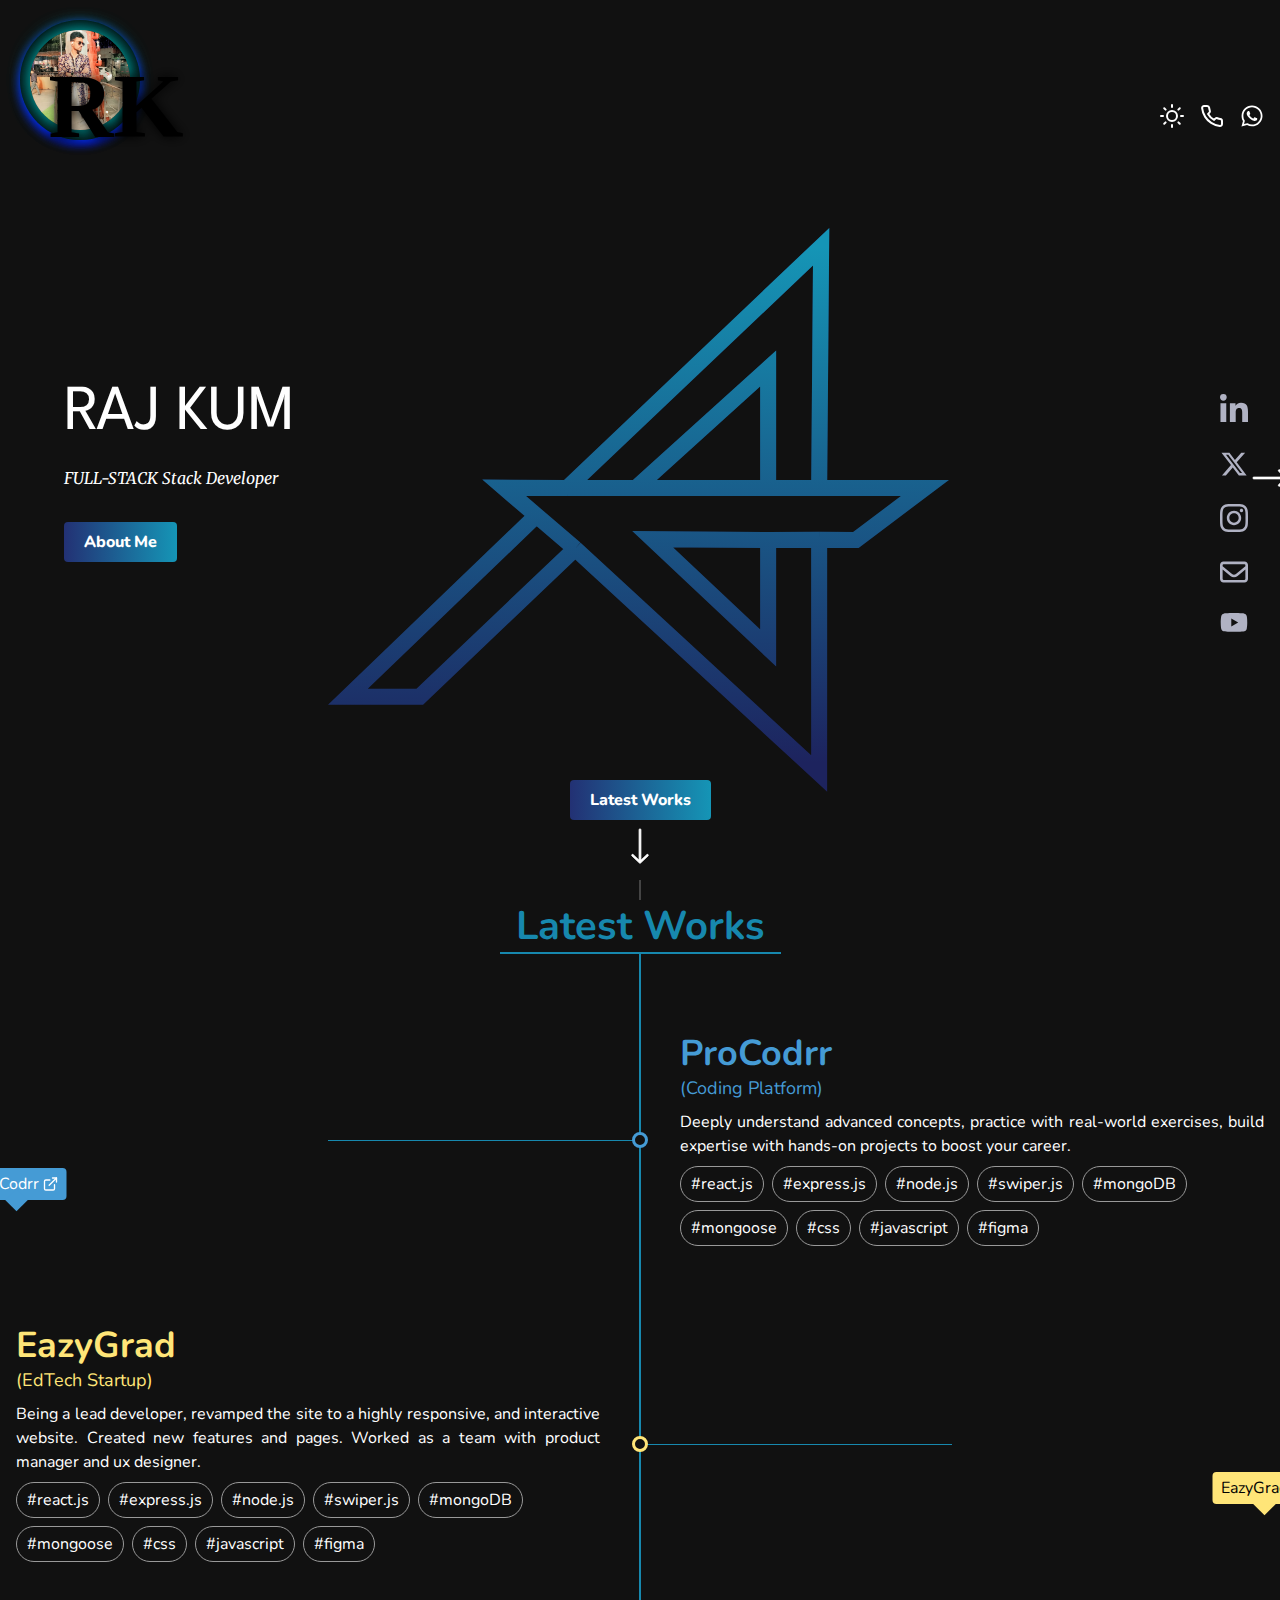
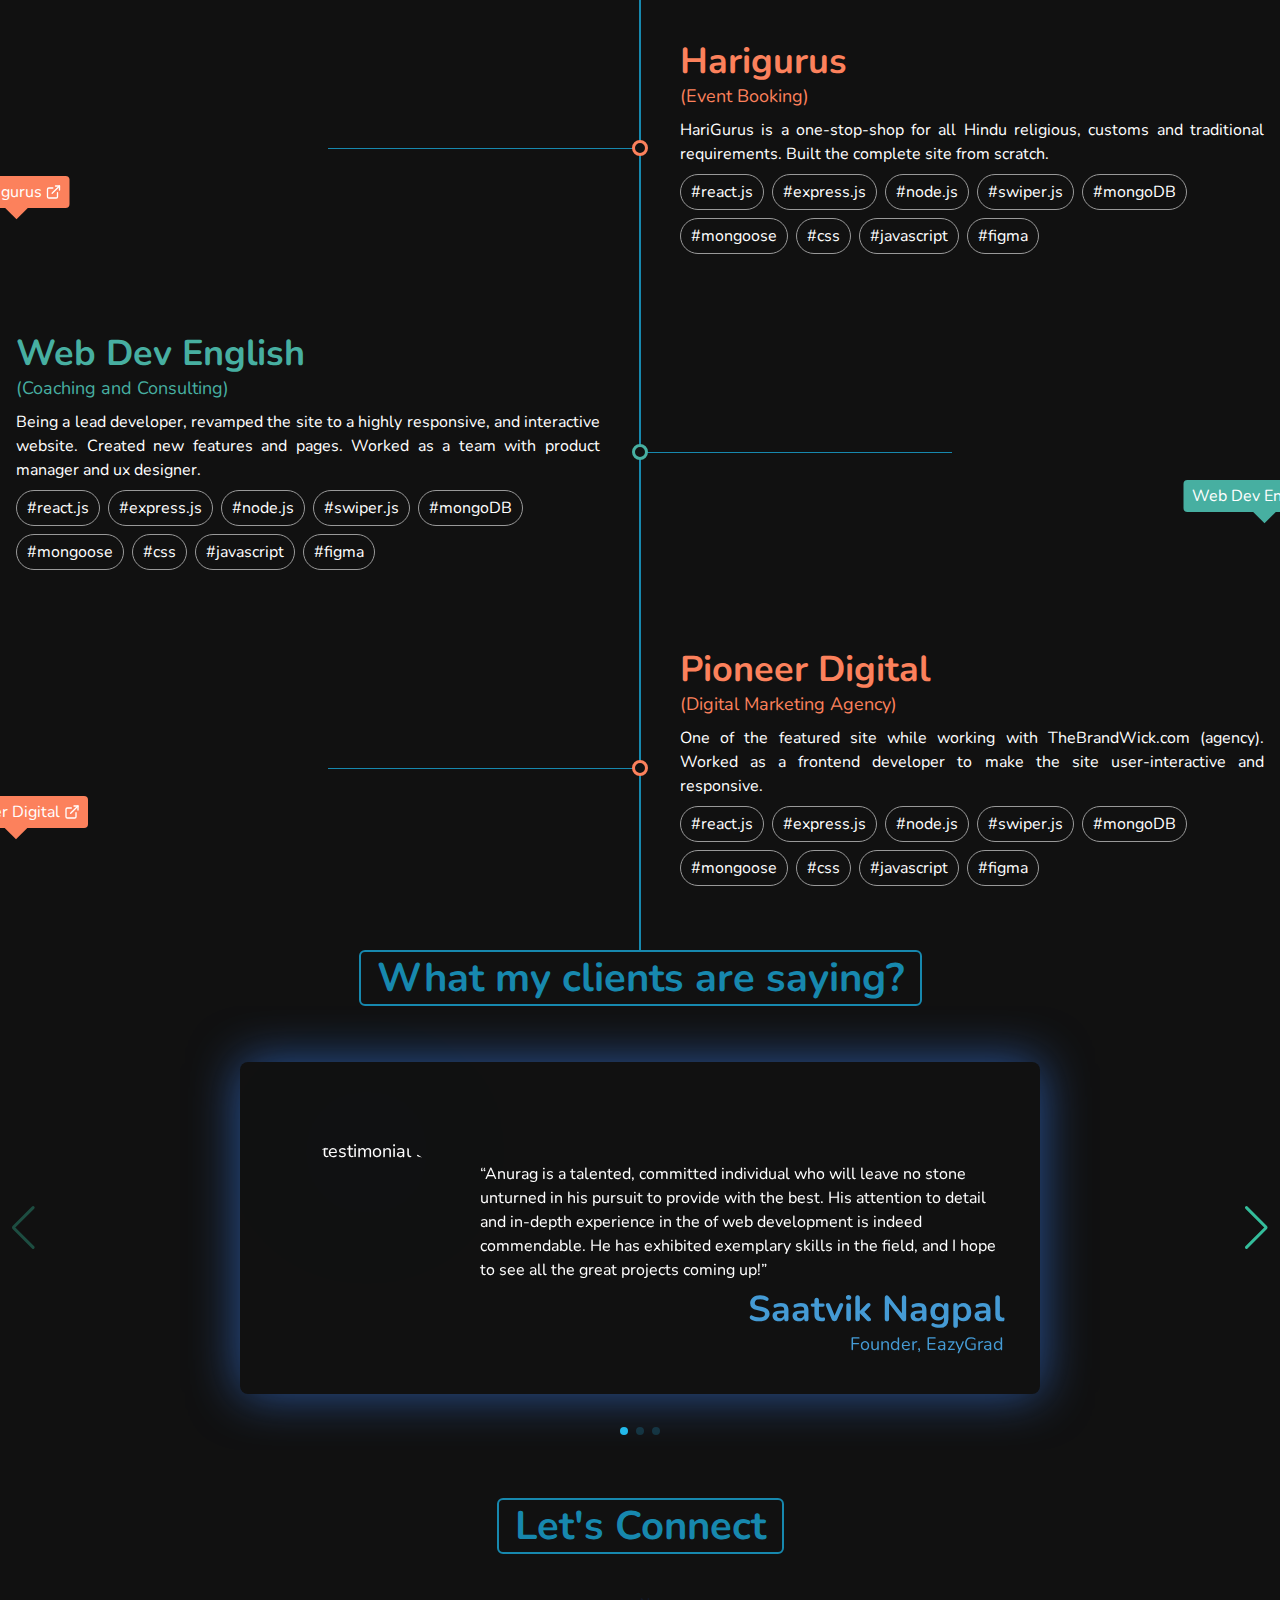
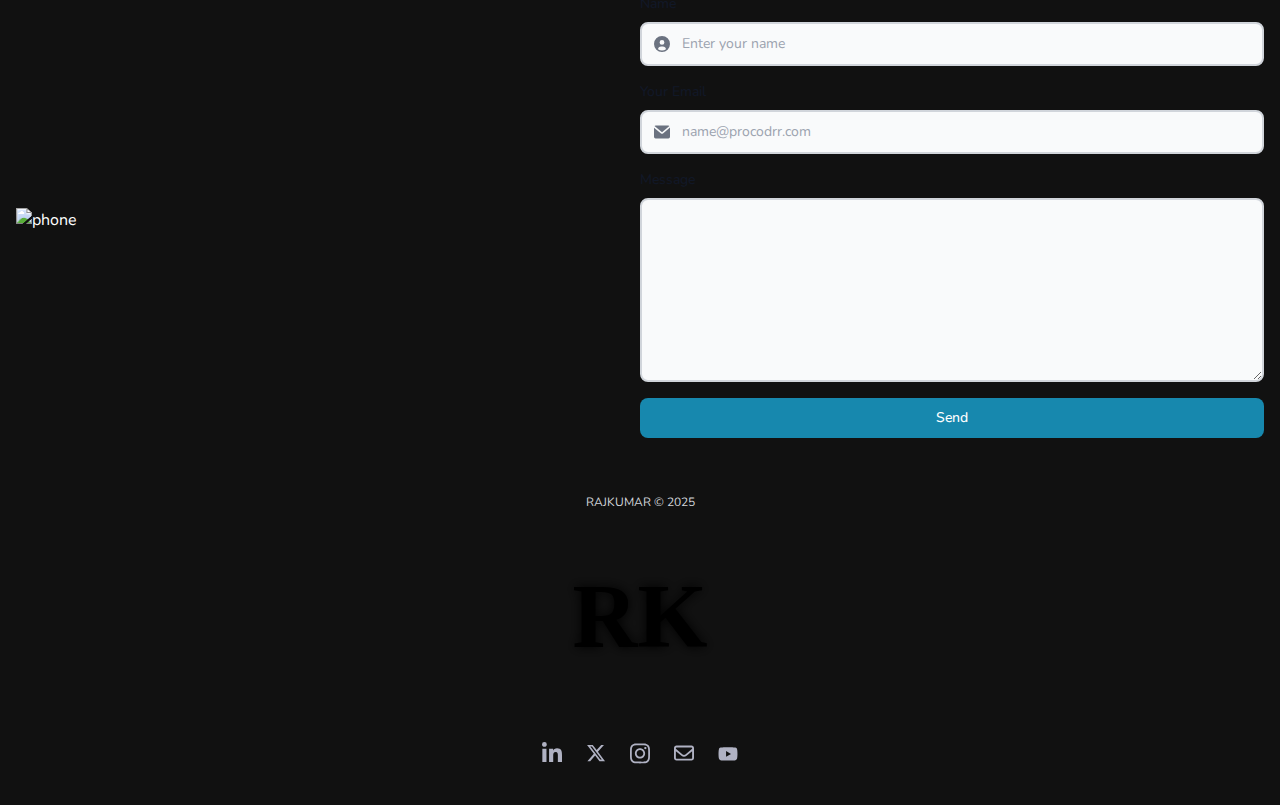
==== commit 4f227631: "Update and rename index2.html to index.html" ====
--- a/index.html
+++ b/index.html
@@ -1,1236 +1,1334 @@
-<!DOCTYPE html>
-<html lang="en">
-  <head>
-    <meta charset="UTF-8" />
-    <meta name="viewport" content="width=device-width, initial-scale=1.0" />
-    <title>Document</title>
-    <link rel="stylesheet" href="font.css" />
-    <link rel="stylesheet" href="output.css" />
-    <link rel="stylesheet" href="style.css" />
-    <!-- Link Swiper's CSS -->
-    <link
-      rel="stylesheet"
-      href="https://cdn.jsdelivr.net/npm/swiper@11/swiper-bundle.min.css"
-    />
-
-    <!-- Demo styles -->
-    <style>
-      .swiper {
-        width: 100%;
-        height: 100%;
-      }
-
-      .swiper-slide {
-        text-align: center;
-        font-size: 18px;
-        display: flex;
-        justify-content: center;
-        align-items: center;
-      }
-
-      .swiper-button-next,
-      .swiper-button-prev {
-        color: #1788ae;
-      }
-
-      .swiper-pagination-bullet {
-        background-color: #23b9eb;
-      }
-    </style>
-    <script src="./matter.js" defer></script>
-  </head>
-  <body class="bg-[#111] text-white font-['Nunito']">
-    <section class="flex flex-col justify-between h-screen">
-      <header
-        class="z-10 pointer-events-none flex items-center justify-between w-full px-4 mt-4 max-w-screen-xl mx-auto"
-      >
-        <svg
-          width="70"
-          height="70"
-          viewBox="0 0 406 368"
-          fill="none"
-          xmlns="http://www.w3.org/2000/svg"
-        >
-          <path
-            d="M314.516 203.174L314.516 349.104L162.117 208.727M314.516 203.174L282.653 203.26M314.516 203.174L337.498 203.26L380.617 170.782L314.516 170.782M162.117 208.727L117.661 170.634L157.117 170.782M162.117 208.727L65.1165 301.139L20.176 301.139L137.099 188.83M200.117 170.782L282.653 96.1739L282.653 170.782M200.117 170.782L282.653 170.782M200.117 170.782L157.117 170.782M282.653 203.26L210.462 202.796L282.653 270.76L282.653 203.26ZM282.653 170.782L314.516 170.782M157.117 170.782L315.751 20.1061L314.516 170.782"
-            stroke="currentColor"
-            stroke-width="10"
-          />
-        </svg>
-        <div class="flex gap-4 pointer-events-auto">
-          <svg
-            xmlns="http://www.w3.org/2000/svg"
-            width="24"
-            height="24"
-            viewBox="0 0 24 24"
-            fill="none"
-            stroke="currentColor"
-            stroke-width="2"
-            stroke-linecap="round"
-            stroke-linejoin="round"
-            class="feather feather-sun"
-          >
-            <circle cx="12" cy="12" r="5"></circle>
-            <line x1="12" y1="1" x2="12" y2="3"></line>
-            <line x1="12" y1="21" x2="12" y2="23"></line>
-            <line x1="4.22" y1="4.22" x2="5.64" y2="5.64"></line>
-            <line x1="18.36" y1="18.36" x2="19.78" y2="19.78"></line>
-            <line x1="1" y1="12" x2="3" y2="12"></line>
-            <line x1="21" y1="12" x2="23" y2="12"></line>
-            <line x1="4.22" y1="19.78" x2="5.64" y2="18.36"></line>
-            <line x1="18.36" y1="5.64" x2="19.78" y2="4.22"></line>
-          </svg>
-          <svg
-            xmlns="http://www.w3.org/2000/svg"
-            width="24"
-            height="24"
-            viewBox="0 0 24 24"
-            fill="none"
-            stroke="currentColor"
-            stroke-width="2"
-            stroke-linecap="round"
-            stroke-linejoin="round"
-            class="hidden"
-          >
-            <path d="M21 12.79A9 9 0 1 1 11.21 3 7 7 0 0 0 21 12.79z"></path>
-          </svg>
-          <a href="tel:9824989238"
-            ><svg
-              xmlns="http://www.w3.org/2000/svg"
-              width="24"
-              height="24"
-              viewBox="0 0 24 24"
-              fill="none"
-              stroke="currentColor"
-              stroke-width="2"
-            stroke-linecap="round"
-              stroke-linejoin="round"
-              class="feather feather-phone"
-            >
-              <path
-                d="M22 16.92v3a2 2 0 0 1-2.18 2 19.79 19.79 0 0 1-8.63-3.07 19.5 19.5 0 0 1-6-6 19.79 19.79 0 0 1-3.07-8.67A2 2 0 0 1 4.11 2h3a2 2 0 0 1 2 1.72 12.84 12.84 0 0 0 .7 2.81 2 2 0 0 1-.45 2.11L8.09 9.91a16 16 0 0 0 6 6l1.27-1.27a2 2 0 0 1 2.11-.45 12.84 12.84 0 0 0 2.81.7A2 2 0 0 1 22 16.92z"
-              ></path></svg
-          ></a>
-          <a
-            href="https://wa.me/778269320?text=Hi, How are you?"
-            target="_blank"
-          >
-            <svg
-              aria-hidden="true"
-              focusable="false"
-              data-prefix="fab"
-              data-icon="whatsapp"
-              class="svg-inline--fa fa-whatsapp fa-w-14"
-              role="img"
-              xmlns="http://www.w3.org/2000/svg"
-              width="24"
-              height="24"
-              viewBox="0 0 448 512"
-            >
-              <path
-                fill="currentColor"
-                d="M380.9 97.1C339 55.1 283.2 32 223.9 32c-122.4 0-222 99.6-222 222 0 39.1 10.2 77.3 29.6 111L0 480l117.7-30.9c32.4 17.7 68.9 27 106.1 27h.1c122.3 0 224.1-99.6 224.1-222 0-59.3-25.2-115-67.1-157zm-157 341.6c-33.2 0-65.7-8.9-94-25.7l-6.7-4-69.8 18.3L72 359.2l-4.4-7c-18.5-29.4-28.2-63.3-28.2-98.2 0-101.7 82.8-184.5 184.6-184.5 49.3 0 95.6 19.2 130.4 54.1 34.8 34.9 56.2 81.2 56.1 130.5 0 101.8-84.9 184.6-186.6 184.6zm101.2-138.2c-5.5-2.8-32.8-16.2-37.9-18-5.1-1.9-8.8-2.8-12.5 2.8-3.7 5.6-14.3 18-17.6 21.8-3.2 3.7-6.5 4.2-12 1.4-32.6-16.3-54-29.1-75.5-66-5.7-9.8 5.7-9.1 16.3-30.3 1.8-3.7.9-6.9-.5-9.7-1.4-2.8-12.5-30.1-17.1-41.2-4.5-10.8-9.1-9.3-12.5-9.5-3.2-.2-6.9-.2-10.6-.2-3.7 0-9.7 1.4-14.8 6.9-5.1 5.6-19.4 19-19.4 46.3 0 27.3 19.9 53.7 22.6 57.4 2.8 3.7 39.1 59.7 94.8 83.8 35.2 15.2 49 16.5 66.6 13.9 10.7-1.6 32.8-13.4 37.4-26.4 4.6-13 4.6-24.1 3.2-26.4-1.3-2.5-5-3.9-10.5-6.6z"
-              ></path>
-            </svg>
-          </a>
-        </div>
-      </header>
-      <div class="absolute inset-0 hidden md:block" id="wrapper-canvas"></div>
-      <div class="flex -mt-10 relative">
-        <div class="w-full px-4 max-w-screen-xl mx-auto">
-          <svg
-            viewBox="0 0 406 368"
-            fill="none"
-            xmlns="http://www.w3.org/2000/svg"
-            class="pointer-events-none absolute top-0 left-1/2 -translate-y-[80px] sm:-translate-y-[180px] -translate-x-1/2 w-[300px] sm:w-[400px] md:w-[650px]"
-          >
-            <path
-              d="M314.899 203.5L314.899 349.43L162.5 209.053M314.899 203.5L283.037 203.586M314.899 203.5L337.881 203.586L381 171.109L314.899 171.109M162.5 209.053L118.044 170.96L157.5 171.109M162.5 209.053L65.5 301.465L20.5595 301.465L137.482 189.156M200.5 171.109L283.037 96.5L283.037 171.109M200.5 171.109L283.037 171.109M200.5 171.109L157.5 171.109M283.037 203.586L210.846 203.123L283.037 271.086L283.037 203.586ZM283.037 171.109L314.899 171.109M157.5 171.109L316.135 20.4322L314.899 171.109"
-              stroke="#1F2667"
-              stroke-opacity="0.9"
-              stroke-width="10"
-            />
-            <path
-              d="M314.899 203.5L314.899 349.43L162.5 209.053M314.899 203.5L283.037 203.586M314.899 203.5L337.881 203.586L381 171.109L314.899 171.109M162.5 209.053L118.044 170.96L157.5 171.109M162.5 209.053L65.5 301.465L20.5595 301.465L137.482 189.156M200.5 171.109L283.037 96.5L283.037 171.109M200.5 171.109L283.037 171.109M200.5 171.109L157.5 171.109M283.037 203.586L210.846 203.123L283.037 271.086L283.037 203.586ZM283.037 171.109L314.899 171.109M157.5 171.109L316.135 20.4322L314.899 171.109"
-              stroke="url(#paint0_linear)"
-              stroke-width="10"
-            />
-            <defs>
-              <linearGradient
-                id="paint0_linear"
-                x1="205.549"
-                y1="20.0169"
-                x2="204.338"
-                y2="342.461"
-                gradientUnits="userSpaceOnUse"
-              >
-                <stop stop-color="#1595B6" />
-                <stop offset="1" stop-color="#1595B6" stop-opacity="0" />
-              </linearGradient>
-            </defs>
-          </svg>
-          <div class="relative ml-4 md:ml-12">
-            <h1
-              class="pointer-events-none text-4xl md:text-[64px] font-['Spartan'] mr-12"
-            >
-              RAJ KUMAR
-            </h1>
-            <p
-              class="pointer-events-none font-['Merriweather'] italic my-4 md:my-8"
-            >
-              FULL-STACK Stack Developer
-            </p>
-            <button
-              class="bg-[#4595eb] py-2 px-5 rounded font-extrabold bg-gradient-to-l from-[#1595b6] to-[#1f2667e6] relative hover:scale-110 ease-in-out duration-100 group"
-            >
-              About Me
-
-              <svg
-                xmlns:dc="http://purl.org/dc/elements/1.1/"
-                xmlns:cc="http://creativecommons.org/ns#"
-                xmlns:rdf="http://www.w3.org/1999/02/22-rdf-syntax-ns#"
-                xmlns:svg="http://www.w3.org/2000/svg"
-                xmlns="http://www.w3.org/2000/svg"
-                xmlns:sodipodi="http://sodipodi.sourceforge.net/DTD/sodipodi-0.dtd"
-                xmlns:inkscape="http://www.inkscape.org/namespaces/inkscape"
-                version="1.1"
-                x="0px"
-                y="0px"
-                width="44"
-                height="44"
-                viewBox="0 0 100 100"
-                class="absolute top-1/2 -translate-y-1/2 -right-7 group-hover:-right-8 ease-in-out duration-100"
-              >
-                <g transform="translate(0,-952.36218)">
-                  <path
-                    style="
-                      text-indent: 0;
-                      text-transform: none;
-                      direction: ltr;
-                      block-progression: tb;
-                      baseline-shift: baseline;
-                      color: #000000;
-                      enable-background: accumulate;
-                    "
-                    d="m 88.999835,1002.3621 c 0,-0.4628 -0.2799,-1.0773 -0.5639,-1.3755 l -15.9997,-17.00026 c -0.747,-0.7723 -1.9572,-0.8618 -2.8281,-0.078 -0.7786,0.7007 -0.798,2.0673 -0.078,2.8282 l 12.8435,13.62516 -69.37347,0 c -1.1046,0 -2,0.8954 -2,2 0,1.1046 0.8954,2.0001 2,2.0001 l 69.37347,0 -12.8435,13.6252 c -0.7199,0.7608 -0.6688,2.0938 0.078,2.8281 0.7885,0.7752 2.0925,0.7062 2.8281,-0.078 l 15.9997,-17.0002 c 0.4701,-0.4611 0.556,-0.9052 0.5639,-1.3748 z"
-                    fill="#fff"
-                    fill-opacity="1"
-                    stroke="white"
-                    stroke-width="2"
-                    marker="none"
-                    visibility="visible"
-                    display="inline"
-                    overflow="visible"
-                  />
-                </g>
-              </svg>
-            </button>
-          </div>
-        </div>
-
-        <ul class="ml-auto space-y-6 text-[#b0b2c3] absolute right-8">
-          <li>
-            <a
-              href="https://www.linkedin.com/in/anuragsinghbam/"
-              target="_blank"
-            >
-              <svg
-                class="w-7 hover:text-white"
-                xmlns="http://www.w3.org/2000/svg"
-                viewBox="0 0 448 512"
-              >
-                <path
-                  fill="currentColor"
-                  d="M100.3 448H7.4V148.9h92.9zM53.8 108.1C24.1 108.1 0 83.5 0 53.8a53.8 53.8 0 0 1 107.6 0c0 29.7-24.1 54.3-53.8 54.3zM447.9 448h-92.7V302.4c0-34.7-.7-79.2-48.3-79.2-48.3 0-55.7 37.7-55.7 76.7V448h-92.8V148.9h89.1v40.8h1.3c12.4-23.5 42.7-48.3 87.9-48.3 94 0 111.3 61.9 111.3 142.3V448z"
-                />
-              </svg>
-            </a>
-          </li>
-          <li>
-            <a href="https://twitter.com/anuragsinghbam" target="_blank">
-              <svg
-                class="w-7 hover:text-white"
-                xmlns="http://www.w3.org/2000/svg"
-                viewBox="0 0 512 512"
-              >
-                <path
-                  fill="currentColor"
-                  d="M389.2 48h70.6L305.6 224.2 487 464H345L233.7 318.6 106.5 464H35.8L200.7 275.5 26.8 48H172.4L272.9 180.9 389.2 48zM364.4 421.8h39.1L151.1 88h-42L364.4 421.8z"
-                />
-              </svg>
-            </a>
-          </li>
-          <li>
-            <a href="https://www.instagram.com/procodrr/">
-              <svg
-                class="w-7 hover:text-white"
-                xmlns="http://www.w3.org/2000/svg"
-                viewBox="0 0 448 512"
-              >
-                <path
-                  fill="currentColor"
-                  d="M224.1 141c-63.6 0-114.9 51.3-114.9 114.9s51.3 114.9 114.9 114.9S339 319.5 339 255.9 287.7 141 224.1 141zm0 189.6c-41.1 0-74.7-33.5-74.7-74.7s33.5-74.7 74.7-74.7 74.7 33.5 74.7 74.7-33.6 74.7-74.7 74.7zm146.4-194.3c0 14.9-12 26.8-26.8 26.8-14.9 0-26.8-12-26.8-26.8s12-26.8 26.8-26.8 26.8 12 26.8 26.8zm76.1 27.2c-1.7-35.9-9.9-67.7-36.2-93.9-26.2-26.2-58-34.4-93.9-36.2-37-2.1-147.9-2.1-184.9 0-35.8 1.7-67.6 9.9-93.9 36.1s-34.4 58-36.2 93.9c-2.1 37-2.1 147.9 0 184.9 1.7 35.9 9.9 67.7 36.2 93.9s58 34.4 93.9 36.2c37 2.1 147.9 2.1 184.9 0 35.9-1.7 67.7-9.9 93.9-36.2 26.2-26.2 34.4-58 36.2-93.9 2.1-37 2.1-147.8 0-184.8zM398.8 388c-7.8 19.6-22.9 34.7-42.6 42.6-29.5 11.7-99.5 9-132.1 9s-102.7 2.6-132.1-9c-19.6-7.8-34.7-22.9-42.6-42.6-11.7-29.5-9-99.5-9-132.1s-2.6-102.7 9-132.1c7.8-19.6 22.9-34.7 42.6-42.6 29.5-11.7 99.5-9 132.1-9s102.7-2.6 132.1 9c19.6 7.8 34.7 22.9 42.6 42.6 11.7 29.5 9 99.5 9 132.1s2.7 102.7-9 132.1z"
-                />
-              </svg>
-            </a>
-          </li>
-          <li>
-            <a href="mailto:anuragsinghbam@gmail.com" target="_blank">
-              <svg
-                class="w-7 hover:text-white"
-                xmlns="http://www.w3.org/2000/svg"
-                viewBox="0 0 512 512"
-              >
-                <path
-                  fill="currentColor"
-                  d="M64 112c-8.8 0-16 7.2-16 16v22.1L220.5 291.7c20.7 17 50.4 17 71.1 0L464 150.1V128c0-8.8-7.2-16-16-16H64zM48 212.2V384c0 8.8 7.2 16 16 16H448c8.8 0 16-7.2 16-16V212.2L322 328.8c-38.4 31.5-93.7 31.5-132 0L48 212.2zM0 128C0 92.7 28.7 64 64 64H448c35.3 0 64 28.7 64 64V384c0 35.3-28.7 64-64 64H64c-35.3 0-64-28.7-64-64V128z"
-                />
-              </svg>
-            </a>
-          </li>
-          <li>
-            <a href="https://www.youtube.com/@procodrr">
-              <svg
-                class="w-7 hover:text-white"
-                xmlns="http://www.w3.org/2000/svg"
-                viewBox="0 0 576 512"
-                fill="currentColor"
-              >
-                <path
-                  d="M549.7 124.1c-6.3-23.7-24.8-42.3-48.3-48.6C458.8 64 288 64 288 64S117.2 64 74.6 75.5c-23.5 6.3-42 24.9-48.3 48.6-11.4 42.9-11.4 132.3-11.4 132.3s0 89.4 11.4 132.3c6.3 23.7 24.8 41.5 48.3 47.8C117.2 448 288 448 288 448s170.8 0 213.4-11.5c23.5-6.3 42-24.2 48.3-47.8 11.4-42.9 11.4-132.3 11.4-132.3s0-89.4-11.4-132.3zm-317.5 213.5V175.2l142.7 81.2-142.7 81.2z"
-                />
-              </svg>
-            </a>
-          </li>
-        </ul>
-      </div>
-      <div
-        class="relative self-center after:content-[''] after:absolute after:w-[2px] after:h-5 after:bg-[#444] after:left-1/2 after:-translate-x-1/2 after:top-[100px]"
-      >
-        <button
-          class="bg-[#4595eb] py-2 px-5 rounded font-extrabold bg-gradient-to-l from-[#1595b6] to-[#1f2667e6] relative hover:scale-110 ease-in-out duration-100 group mb-20"
-        >
-          Latest Works
-
-          <svg
-            xmlns:dc="http://purl.org/dc/elements/1.1/"
-            xmlns:cc="http://creativecommons.org/ns#"
-            xmlns:rdf="http://www.w3.org/1999/02/22-rdf-syntax-ns#"
-            xmlns:svg="http://www.w3.org/2000/svg"
-            xmlns="http://www.w3.org/2000/svg"
-            xmlns:sodipodi="http://sodipodi.sourceforge.net/DTD/sodipodi-0.dtd"
-            xmlns:inkscape="http://www.inkscape.org/namespaces/inkscape"
-            version="1.1"
-            x="0px"
-            y="0px"
-            width="44"
-            height="44"
-            viewBox="0 0 100 100"
-            class="absolute rotate-90 left-1/2 -translate-x-1/2 top-11 group-hover:top-12 ease-in-out duration-100"
-          >
-            <g transform="translate(0,-952.36218)">
-              <path
-                style="
-                  text-indent: 0;
-                  text-transform: none;
-                  direction: ltr;
-                  block-progression: tb;
-                  baseline-shift: baseline;
-                  color: #000000;
-                  enable-background: accumulate;
-                "
-                d="m 88.999835,1002.3621 c 0,-0.4628 -0.2799,-1.0773 -0.5639,-1.3755 l -15.9997,-17.00026 c -0.747,-0.7723 -1.9572,-0.8618 -2.8281,-0.078 -0.7786,0.7007 -0.798,2.0673 -0.078,2.8282 l 12.8435,13.62516 -69.37347,0 c -1.1046,0 -2,0.8954 -2,2 0,1.1046 0.8954,2.0001 2,2.0001 l 69.37347,0 -12.8435,13.6252 c -0.7199,0.7608 -0.6688,2.0938 0.078,2.8281 0.7885,0.7752 2.0925,0.7062 2.8281,-0.078 l 15.9997,-17.0002 c 0.4701,-0.4611 0.556,-0.9052 0.5639,-1.3748 z"
-                fill="#fff"
-                fill-opacity="1"
-                stroke="white"
-                stroke-width="2"
-                marker="none"
-                visibility="visible"
-                display="inline"
-                overflow="visible"
-              />
-            </g>
-          </svg>
-        </button>
-      </div>
-    </section>
-    <section class="max-w-screen-xl mx-auto px-4 relative pb-8 sm:pb-16">
-      <h2
-        class="text-3xl sm:text-[40px] bg-[#111] relative z-10 font-bold px-4 py-2 w-max mx-auto text-center text-[#1788ae] sm:border-b-2 border-[#1788ae]"
-      >
-        Latest Works
-      </h2>
-      <div
-        class="flex flex-col sm:flex-row gap-4 mt-8 sm:gap-[80px] items-center sm:mt-20 relative"
-      >
-        <div
-          class="h-[1px] left-1/4 right-1/2 bg-[#1788ae] absolute top-1/2 hidden sm:block"
-        ></div>
-        <div
-          class="w-4 h-4 rounded-full border-[3px] border-[#459bd5] absolute left-1/2 -translate-x-1/2 bg-[#111] z-10 hover:scale-110 ease-in-out duration-100 hidden sm:block"
-        ></div>
-        <a
-          href="https://procodrr.com"
-          class="flex w-full relative justify-center sm:justify-start"
-        >
-          <div
-            class="flex flex-col items-center relative group sm:hover:scale-105 ease-in-out duration-200"
-          >
-            <img
-              class="max-w-[400px] w-full mr-auto relative z-10 drop-shadow-[0_0px_60px_rgba(59,130,246,0.6)]"
-              src="./assets/images/ProCodrr.webp"
-              alt=""
-            />
-            <span
-              class="flex group-hover:-top-14 ease-jump duration-200 bg-[#459bd5] sm:absolute left-1/2 sm:-translate-x-1/2 top-5 px-2 py-1 text-sm sm:text-base mt-2 rounded w-max items-center gap-1 after:hidden sm:after:block after:w-4 after:h-4 after:bg-inherit after:absolute after:left-1/2 after:-translate-x-1/2 after:rotate-45 after:-bottom-2"
-              >ProCodrr
-              <svg
-                xmlns="http://www.w3.org/2000/svg"
-                width="16"
-                height="16"
-                viewBox="0 0 24 24"
-                fill="none"
-                stroke="currentColor"
-                stroke-width="2"
-                stroke-linecap="round"
-                stroke-linejoin="round"
-                class="feather feather-external-link"
-              >
-                <path
-                  d="M18 13v6a2 2 0 0 1-2 2H5a2 2 0 0 1-2-2V8a2 2 0 0 1 2-2h6"
-                ></path>
-                <polyline points="15 3 21 3 21 9"></polyline>
-                <line x1="10" y1="14" x2="21" y2="3"></line>
-              </svg>
-            </span>
-          </div>
-        </a>
-
-        <div class="w-full">
-          <h3 class="text-[#459bd5] font-bold text-2xl md:text-4xl">
-            ProCodrr
-          </h3>
-          <span class="text-[#459bd5] text-base md:text-lg"
-            >(Coding Platform)</span
-          >
-          <p class="text-justify text-sm md:text-base mt-2">
-            Deeply understand advanced concepts, practice with real-world
-            exercises, build expertise with hands-on projects to boost your
-            career.
-          </p>
-
-          <ul class="flex flex-wrap gap-2 mt-2">
-            <li
-              class="border rounded-[50px] border-[#999] px-[10px] py-[5px] text-sm md:text-base"
-            >
-              #react.js
-            </li>
-            <li
-              class="border rounded-[50px] border-[#999] px-[10px] py-[5px] text-sm md:text-base"
-            >
-              #express.js
-            </li>
-            <li
-              class="border rounded-[50px] border-[#999] px-[10px] py-[5px] text-sm md:text-base"
-            >
-              #node.js
-            </li>
-            <li
-              class="border rounded-[50px] border-[#999] px-[10px] py-[5px] text-sm md:text-base"
-            >
-              #swiper.js
-            </li>
-            <li
-              class="border rounded-[50px] border-[#999] px-[10px] py-[5px] text-sm md:text-base"
-            >
-              #mongoDB
-            </li>
-            <li
-              class="border rounded-[50px] border-[#999] px-[10px] py-[5px] text-sm md:text-base"
-            >
-              #mongoose
-            </li>
-            <li
-              class="border rounded-[50px] border-[#999] px-[10px] py-[5px] text-sm md:text-base"
-            >
-              #css
-            </li>
-            <li
-              class="border rounded-[50px] border-[#999] px-[10px] py-[5px] text-sm md:text-base"
-            >
-              #javascript
-            </li>
-            <li
-              class="border rounded-[50px] border-[#999] px-[10px] py-[5px] text-sm md:text-base"
-            >
-              #figma
-            </li>
-          </ul>
-        </div>
-      </div>
-
-      <div
-        class="flex flex-col sm:flex-row gap-4 mt-12 sm:gap-[80px] items-center sm:mt-20 relative"
-      >
-        <div class="order-2 sm:order-1 w-full">
-          <h3 class="text-[#ffe578] font-bold text-2xl md:text-4xl">
-            EazyGrad
-          </h3>
-          <span class="text-[#ffe578] text-base md:text-lg"
-            >(EdTech Startup)</span
-          >
-          <p class="text-justify text-sm md:text-base mt-2">
-            Being a lead developer, revamped the site to a highly responsive,
-            and interactive website. Created new features and pages. Worked as a
-            team with product manager and ux designer.
-          </p>
-
-          <ul class="flex flex-wrap gap-2 mt-2">
-            <li
-              class="border rounded-[50px] border-[#999] px-[10px] py-[5px] text-sm md:text-base"
-            >
-              #react.js
-            </li>
-            <li
-              class="border rounded-[50px] border-[#999] px-[10px] py-[5px] text-sm md:text-base"
-            >
-              #express.js
-            </li>
-            <li
-              class="border rounded-[50px] border-[#999] px-[10px] py-[5px] text-sm md:text-base"
-            >
-              #node.js
-            </li>
-            <li
-              class="border rounded-[50px] border-[#999] px-[10px] py-[5px] text-sm md:text-base"
-            >
-              #swiper.js
-            </li>
-            <li
-              class="border rounded-[50px] border-[#999] px-[10px] py-[5px] text-sm md:text-base"
-            >
-              #mongoDB
-            </li>
-            <li
-              class="border rounded-[50px] border-[#999] px-[10px] py-[5px] text-sm md:text-base"
-            >
-              #mongoose
-            </li>
-            <li
-              class="border rounded-[50px] border-[#999] px-[10px] py-[5px] text-sm md:text-base"
-            >
-              #css
-            </li>
-            <li
-              class="border rounded-[50px] border-[#999] px-[10px] py-[5px] text-sm md:text-base"
-            >
-              #javascript
-            </li>
-            <li
-              class="border rounded-[50px] border-[#999] px-[10px] py-[5px] text-sm md:text-base"
-            >
-              #figma
-            </li>
-          </ul>
-        </div>
-        <div
-          class="h-[1px] left-1/2 right-1/4 bg-[#1788ae] absolute top-1/2 hidden sm:block"
-        ></div>
-        <div
-          class="w-4 h-4 rounded-full border-[3px] border-[#ffe578] absolute left-1/2 -translate-x-1/2 bg-[#111] z-10 hover:scale-110 ease-in-out duration-100 hidden sm:block"
-        ></div>
-        <a
-          href="#"
-          class="order-1 sm:order-2 flex w-full relative justify-center sm:justify-start"
-        >
-          <div
-            class="flex flex-col items-center relative group sm:hover:scale-105 ease-in-out duration-200 sm:ml-auto"
-          >
-            <img
-              class="max-w-[400px] w-full relative z-10 drop-shadow-[0_0px_60px_rgba(59,130,246,0.6)]"
-              src="./assets/images/eazygrad.webp"
-              alt=""
-            />
-            <span
-              class="flex group-hover:-top-14 ease-jump duration-200 text-black bg-[#ffe578] sm:absolute left-1/2 sm:-translate-x-1/2 top-5 px-2 py-1 text-sm sm:text-base mt-2 rounded w-max items-center gap-1 after:hidden sm:after:block after:w-4 after:h-4 after:bg-inherit after:absolute after:left-1/2 after:-translate-x-1/2 after:rotate-45 after:-bottom-2"
-              >EazyGrad
-              <svg
-                xmlns="http://www.w3.org/2000/svg"
-                width="16"
-                height="16"
-                viewBox="0 0 24 24"
-                fill="none"
-                stroke="currentColor"
-                stroke-width="2"
-                stroke-linecap="round"
-                stroke-linejoin="round"
-                class="feather feather-external-link"
-              >
-                <path
-                  d="M18 13v6a2 2 0 0 1-2 2H5a2 2 0 0 1-2-2V8a2 2 0 0 1 2-2h6"
-                ></path>
-                <polyline points="15 3 21 3 21 9"></polyline>
-                <line x1="10" y1="14" x2="21" y2="3"></line>
-              </svg>
-            </span>
-          </div>
-        </a>
-      </div>
-      <div
-        class="flex flex-col sm:flex-row gap-4 mt-12 sm:gap-[80px] items-center sm:mt-20 relative"
-      >
-        <div
-          class="h-[1px] left-1/4 right-1/2 bg-[#1788ae] absolute top-1/2 hidden sm:block"
-        ></div>
-        <div
-          class="w-4 h-4 rounded-full border-[3px] border-[#fc815c] absolute left-1/2 -translate-x-1/2 bg-[#111] z-10 hover:scale-110 ease-in-out duration-100 hidden sm:block"
-        ></div>
-        <a
-          href="#"
-          class="flex w-full relative justify-center sm:justify-start"
-        >
-          <div
-            class="flex flex-col items-center relative group hover:scale-105 ease-in-out sm:mr-auto duration-200"
-          >
-            <img
-              class="max-w-[400px] w-full mr-auto relative z-10 drop-shadow-[0_0px_60px_rgba(59,130,246,0.6)]"
-              src="./assets/images/harigurus.webp"
-              alt=""
-            />
-            <span
-              class="flex group-hover:-top-14 ease-jump duration-200 bg-[#fc815c] sm:absolute left-1/2 sm:-translate-x-1/2 top-5 px-2 py-1 text-sm sm:text-base mt-2 rounded w-max items-center gap-1 after:hidden sm:after:block after:w-4 after:h-4 after:bg-inherit after:absolute after:left-1/2 after:-translate-x-1/2 after:rotate-45 after:-bottom-2"
-              >Harigurus
-              <svg
-                xmlns="http://www.w3.org/2000/svg"
-                width="16"
-                height="16"
-                viewBox="0 0 24 24"
-                fill="none"
-                stroke="currentColor"
-                stroke-width="2"
-                stroke-linecap="round"
-                stroke-linejoin="round"
-                class="feather feather-external-link"
-              >
-                <path
-                  d="M18 13v6a2 2 0 0 1-2 2H5a2 2 0 0 1-2-2V8a2 2 0 0 1 2-2h6"
-                ></path>
-                <polyline points="15 3 21 3 21 9"></polyline>
-                <line x1="10" y1="14" x2="21" y2="3"></line>
-              </svg>
-            </span>
-          </div>
-        </a>
-
-        <div class="w-full">
-          <h3 class="text-[#fc815c] font-bold text-2xl md:text-4xl">
-            Harigurus
-          </h3>
-          <span class="text-[#fc815c] text-base md:text-lg"
-            >(Event Booking)</span
-          >
-          <p class="text-justify text-sm md:text-base mt-2">
-            HariGurus is a one-stop-shop for all Hindu religious, customs and
-            traditional requirements. Built the complete site from scratch.
-          </p>
-
-          <ul class="flex flex-wrap gap-2 mt-2">
-            <li
-              class="border rounded-[50px] border-[#999] px-[10px] py-[5px] text-sm md:text-base"
-            >
-              #react.js
-            </li>
-            <li
-              class="border rounded-[50px] border-[#999] px-[10px] py-[5px] text-sm md:text-base"
-            >
-              #express.js
-            </li>
-            <li
-              class="border rounded-[50px] border-[#999] px-[10px] py-[5px] text-sm md:text-base"
-            >
-              #node.js
-            </li>
-            <li
-              class="border rounded-[50px] border-[#999] px-[10px] py-[5px] text-sm md:text-base"
-            >
-              #swiper.js
-            </li>
-            <li
-              class="border rounded-[50px] border-[#999] px-[10px] py-[5px] text-sm md:text-base"
-            >
-              #mongoDB
-            </li>
-            <li
-              class="border rounded-[50px] border-[#999] px-[10px] py-[5px] text-sm md:text-base"
-            >
-              #mongoose
-            </li>
-            <li
-              class="border rounded-[50px] border-[#999] px-[10px] py-[5px] text-sm md:text-base"
-            >
-              #css
-            </li>
-            <li
-              class="border rounded-[50px] border-[#999] px-[10px] py-[5px] text-sm md:text-base"
-            >
-              #javascript
-            </li>
-            <li
-              class="border rounded-[50px] border-[#999] px-[10px] py-[5px] text-sm md:text-base"
-            >
-              #figma
-            </li>
-          </ul>
-        </div>
-      </div>
-      <div
-        class="flex flex-col sm:flex-row gap-4 mt-12 sm:gap-[80px] items-center sm:mt-20 relative"
-      >
-        <div class="order-2 sm:order-1 w-full">
-          <h3 class="text-[#47afa1] font-bold text-2xl md:text-4xl">
-            Web Dev English
-          </h3>
-          <span class="text-[#47afa1] text-base md:text-lg"
-            >(Coaching and Consulting)</span
-          >
-          <p class="text-justify text-sm md:text-base mt-2">
-            Being a lead developer, revamped the site to a highly responsive,
-            and interactive website. Created new features and pages. Worked as a
-            team with product manager and ux designer.
-          </p>
-
-          <ul class="flex flex-wrap gap-2 mt-2">
-            <li
-              class="border rounded-[50px] border-[#999] px-[10px] py-[5px] text-sm md:text-base"
-            >
-              #react.js
-            </li>
-            <li
-              class="border rounded-[50px] border-[#999] px-[10px] py-[5px] text-sm md:text-base"
-            >
-              #express.js
-            </li>
-            <li
-              class="border rounded-[50px] border-[#999] px-[10px] py-[5px] text-sm md:text-base"
-            >
-              #node.js
-            </li>
-            <li
-              class="border rounded-[50px] border-[#999] px-[10px] py-[5px] text-sm md:text-base"
-            >
-              #swiper.js
-            </li>
-            <li
-              class="border rounded-[50px] border-[#999] px-[10px] py-[5px] text-sm md:text-base"
-            >
-              #mongoDB
-            </li>
-            <li
-              class="border rounded-[50px] border-[#999] px-[10px] py-[5px] text-sm md:text-base"
-            >
-              #mongoose
-            </li>
-            <li
-              class="border rounded-[50px] border-[#999] px-[10px] py-[5px] text-sm md:text-base"
-            >
-              #css
-            </li>
-            <li
-              class="border rounded-[50px] border-[#999] px-[10px] py-[5px] text-sm md:text-base"
-            >
-              #javascript
-            </li>
-            <li
-              class="border rounded-[50px] border-[#999] px-[10px] py-[5px] text-sm md:text-base"
-            >
-              #figma
-            </li>
-          </ul>
-        </div>
-        <div
-          class="h-[1px] left-1/2 right-1/4 bg-[#1788ae] absolute top-1/2 hidden sm:block"
-        ></div>
-        <div
-          class="w-4 h-4 rounded-full border-[3px] border-[#47afa1] absolute left-1/2 -translate-x-1/2 bg-[#111] z-10 hover:scale-110 ease-in-out duration-100 hidden sm:block"
-        ></div>
-        <a
-          href="#"
-          class="order-1 sm:order-2 flex w-full relative justify-center sm:justify-start"
-        >
-          <div
-            class="flex flex-col items-center relative group sm:hover:scale-105 ease-in-out duration-200 sm:ml-auto"
-          >
-            <img
-              class="max-w-[400px] w-full relative z-10 drop-shadow-[0_0px_60px_rgba(59,130,246,0.6)]"
-              src="./assets/images/web-dev-english.webp"
-              alt=""
-            />
-            <span
-              class="flex group-hover:-top-14 ease-jump duration-200 bg-[#47afa1] sm:absolute left-1/2 sm:-translate-x-1/2 top-5 px-2 py-1 text-sm sm:text-base mt-2 rounded w-max items-center gap-1 after:hidden sm:after:block after:w-4 after:h-4 after:bg-inherit after:absolute after:left-1/2 after:-translate-x-1/2 after:rotate-45 after:-bottom-2"
-              >Web Dev English
-              <svg
-                xmlns="http://www.w3.org/2000/svg"
-                width="16"
-                height="16"
-                viewBox="0 0 24 24"
-                fill="none"
-                stroke="currentColor"
-                stroke-width="2"
-                stroke-linecap="round"
-                stroke-linejoin="round"
-                class="feather feather-external-link"
-              >
-                <path
-                  d="M18 13v6a2 2 0 0 1-2 2H5a2 2 0 0 1-2-2V8a2 2 0 0 1 2-2h6"
-                ></path>
-                <polyline points="15 3 21 3 21 9"></polyline>
-                <line x1="10" y1="14" x2="21" y2="3"></line>
-              </svg>
-            </span>
-          </div>
-        </a>
-      </div>
-      <div
-        class="flex flex-col sm:flex-row gap-4 mt-12 sm:gap-[80px] items-center sm:mt-20 relative"
-      >
-        <div
-          class="h-[1px] left-1/4 right-1/2 bg-[#1788ae] absolute top-1/2 hidden sm:block"
-        ></div>
-        <div
-          class="w-4 h-4 rounded-full border-[3px] border-[#fc815c] absolute left-1/2 -translate-x-1/2 bg-[#111] z-10 hover:scale-110 ease-in-out duration-100 hidden sm:block"
-        ></div>
-        <a
-          href="#"
-          class="flex w-full relative justify-center sm:justify-start"
-        >
-          <div
-            class="flex flex-col items-center relative group hover:scale-105 ease-in-out sm:mr-auto duration-200"
-          >
-            <img
-              class="max-w-[400px] w-full mr-auto relative z-10 drop-shadow-[0_0px_60px_rgba(59,130,246,0.6)]"
-              src="./assets/images/pioneer-digital.webp"
-              alt=""
-            />
-            <span
-              class="flex group-hover:-top-14 ease-jump duration-200 bg-[#fc815c] sm:absolute left-1/2 sm:-translate-x-1/2 top-5 px-2 py-1 text-sm sm:text-base mt-2 rounded w-max items-center gap-1 after:hidden sm:after:block after:w-4 after:h-4 after:bg-inherit after:absolute after:left-1/2 after:-translate-x-1/2 after:rotate-45 after:-bottom-2"
-              >Pioneer Digital
-              <svg
-                xmlns="http://www.w3.org/2000/svg"
-                width="16"
-                height="16"
-                viewBox="0 0 24 24"
-                fill="none"
-                stroke="currentColor"
-                stroke-width="2"
-                stroke-linecap="round"
-                stroke-linejoin="round"
-                class="feather feather-external-link"
-              >
-                <path
-                  d="M18 13v6a2 2 0 0 1-2 2H5a2 2 0 0 1-2-2V8a2 2 0 0 1 2-2h6"
-                ></path>
-                <polyline points="15 3 21 3 21 9"></polyline>
-                <line x1="10" y1="14" x2="21" y2="3"></line>
-              </svg>
-            </span>
-          </div>
-        </a>
-
-        <div class="w-full">
-          <h3 class="text-[#fc815c] font-bold text-2xl md:text-4xl">
-            Pioneer Digital
-          </h3>
-          <span class="text-[#fc815c] text-base md:text-lg"
-            >(Digital Marketing Agency)</span
-          >
-          <p class="text-justify text-sm md:text-base mt-2">
-            One of the featured site while working with TheBrandWick.com
-            (agency). Worked as a frontend developer to make the site
-            user-interactive and responsive.
-          </p>
-
-          <ul class="flex flex-wrap gap-2 mt-2">
-            <li
-              class="border rounded-[50px] border-[#999] px-[10px] py-[5px] text-sm md:text-base"
-            >
-              #react.js
-            </li>
-            <li
-              class="border rounded-[50px] border-[#999] px-[10px] py-[5px] text-sm md:text-base"
-            >
-              #express.js
-            </li>
-            <li
-              class="border rounded-[50px] border-[#999] px-[10px] py-[5px] text-sm md:text-base"
-            >
-              #node.js
-            </li>
-            <li
-              class="border rounded-[50px] border-[#999] px-[10px] py-[5px] text-sm md:text-base"
-            >
-              #swiper.js
-            </li>
-            <li
-              class="border rounded-[50px] border-[#999] px-[10px] py-[5px] text-sm md:text-base"
-            >
-              #mongoDB
-            </li>
-            <li
-              class="border rounded-[50px] border-[#999] px-[10px] py-[5px] text-sm md:text-base"
-            >
-              #mongoose
-            </li>
-            <li
-              class="border rounded-[50px] border-[#999] px-[10px] py-[5px] text-sm md:text-base"
-            >
-              #css
-            </li>
-            <li
-              class="border rounded-[50px] border-[#999] px-[10px] py-[5px] text-sm md:text-base"
-            >
-              #javascript
-            </li>
-            <li
-              class="border rounded-[50px] border-[#999] px-[10px] py-[5px] text-sm md:text-base"
-            >
-              #figma
-            </li>
-          </ul>
-        </div>
-      </div>
-      <div
-        class="w-[2px] hidden sm:block bg-[#1788ae] absolute top-0 bottom-0 left-1/2 -translate-x-1/2"
-      ></div>
-    </section>
-    <section class="max-w-screen-xl mx-auto pb-12">
-      <h2
-        class="text-3xl sm:text-[40px] bg-[#111] sm:w-max relative z-10 font-bold px-4 py-2 mx-auto text-center text-[#1788ae] sm:border-2 border-[#1788ae] rounded-md"
-      >
-        What my clients are saying?
-      </h2>
-      <div class="swiper mySwiper !py-14">
-        <div class="swiper-wrapper items-center">
-          <div class="swiper-slide px-4">
-            <div
-              class="flex flex-col md:flex-row w-full md:max-w-[800px] items-center rounded-lg p-9 shadow-[0_0px_50px_rgba(59,130,246,0.6)] cursor-grab"
-            >
-              <img
-                class="shrink-0 w-[120px] h-[120px] md:w-[180px] md:h-[180px] rounded-full drop-shadow-[0_0px_80px_rgba(59,130,246,1)]"
-                src="/assets/images/saatvik.webp"
-                alt="testimonial 3"
-              />
-              <div
-                class="testimonial-text ml-6 text-left pt-6 md:pt-16 relative"
-              >
-                <p class="text-sm md:text-base mb-2">
-                  “Anurag is a talented, committed individual who will leave no
-                  stone unturned in his pursuit to provide with the best. His
-                  attention to detail and in-depth experience in the of web
-                  development is indeed commendable. He has exhibited exemplary
-                  skills in the field, and I hope to see all the great projects
-                  coming up!”
-                </p>
-                <h2
-                  class="text-right text-[#459bd5] font-bold text-2xl md:text-4xl"
-                >
-                  Saatvik Nagpal
-                </h2>
-                <h5 class="text-right text-[#459bd5] text-base md:text-lg">
-                  Founder, EazyGrad
-                </h5>
-              </div>
-            </div>
-          </div>
-          <div class="swiper-slide px-4">
-            <div
-              class="flex flex-col md:flex-row max-w-[800px] items-center rounded-lg p-9 shadow-[0_0px_50px_rgba(59,130,246,0.6)] cursor-grab"
-            >
-              <img
-                class="shrink-0 w-[120px] h-[120px] md:w-[180px] md:h-[180px] rounded-full drop-shadow-[0_0px_80px_rgba(59,130,246,1)]"
-                src="/assets/images/kira.webp"
-                alt="testimonial 3"
-              />
-              <div
-                class="testimonial-text ml-6 text-left pt-6 md:pt-16 relative"
-              >
-                <p class="text-sm md:text-base mb-2">
-                  “Anurag was a wonderful developer to work with! He anticipated
-                  everything I need to consider for my website. He also went the
-                  extra mile and added details that I hadn't considered! He is
-                  helping my business grow, and I will definitely work with him
-                  again!”
-                </p>
-                <h2
-                  class="text-right text-[#459bd5] font-bold text-2xl md:text-4xl"
-                >
-                  Kira Bragg
-                </h2>
-                <h5 class="text-right text-[#459bd5] text-base md:text-lg">
-                  English Mentor
-                </h5>
-              </div>
-            </div>
-          </div>
-          <div class="swiper-slide px-4">
-            <div
-              class="flex flex-col md:flex-row max-w-[800px] items-center rounded-lg p-9 shadow-[0_0px_50px_rgba(59,130,246,0.6)] cursor-grab"
-            >
-              <img
-                class="shrink-0 w-[120px] h-[120px] md:w-[180px] md:h-[180px] rounded-full drop-shadow-[0_0px_80px_rgba(59,130,246,1)]"
-                src="/assets/images/Srihari.webp"
-                alt="testimonial 3"
-              />
-              <div
-                class="testimonial-text ml-6 text-left pt-6 md:pt-16 relative"
-              >
-                <p class="text-sm md:text-base mb-2">
-                  “I worked with Anurag to make my website. I am speechless by
-                  looking at his work ethic and dedication. Working with him was
-                  the best decision I made.”
-                </p>
-                <h2
-                  class="text-right text-[#459bd5] font-bold text-2xl md:text-4xl"
-                >
-                  Srihari Kestur
-                </h2>
-                <h5 class="text-right text-[#459bd5] text-base md:text-lg">
-                  Founder Harigurus
-                </h5>
-              </div>
-            </div>
-          </div>
-        </div>
-        <div class="swiper-button-next"></div>
-        <div class="swiper-button-prev"></div>
-        <div class="swiper-pagination"></div>
-      </div>
-    </section>
-
-    <section class="max-w-screen-xl mx-auto px-4 pb-12">
-      <h2
-        class="text-3xl sm:text-[40px] bg-[#111] relative z-10 font-bold px-4 py-2 w-max mx-auto text-center text-[#1788ae] sm:border-2 border-[#1788ae] rounded-md"
-      >
-        Let's Connect
-      </h2>
-      <div class="flex flex-col md:flex-row items-center mt-10">
-        <div class="w-full">
-          <img src="./assets/images/contact-me.svg" alt="phone" />
-        </div>
-        <form class="w-full" name="contactUS" netlify>
-          <label
-            for="name"
-            class="block mb-2 text-sm font-medium text-gray-900 dark:text-white"
-            >Name</label
-          >
-          <div class="relative mb-4">
-            <div
-              class="absolute inset-y-0 start-0 flex items-center ps-3.5 pointer-events-none"
-            >
-              <svg
-                class="w-4 h-4 text-gray-500 dark:text-gray-400"
-                aria-hidden="true"
-                xmlns="http://www.w3.org/2000/svg"
-                fill="currentColor"
-                viewBox="0 0 20 20"
-              >
-                <path
-                  d="M10 0a10 10 0 1 0 10 10A10.011 10.011 0 0 0 10 0Zm0 5a3 3 0 1 1 0 6 3 3 0 0 1 0-6Zm0 13a8.949 8.949 0 0 1-4.951-1.488A3.987 3.987 0 0 1 9 13h2a3.987 3.987 0 0 1 3.951 3.512A8.949 8.949 0 0 1 10 18Z"
-                />
-              </svg>
-            </div>
-            <input
-              type="text"
-              id="name"
-              name="name"
-              class="bg-gray-50 border-2 outline-none border-gray-300 text-gray-900 text-sm rounded-lg focus:ring-[#1788ae] focus:border-[#1788ae] block w-full ps-10 p-2.5 dark:bg-gray-700 dark:border-gray-600 dark:placeholder-gray-400 dark:text-white"
-              placeholder="Enter your name"
-            />
-          </div>
-          <label
-            for="email"
-            class="block mb-2 text-sm font-medium text-gray-900 dark:text-white"
-            >Your Email</label
-          >
-          <div class="relative mb-4">
-            <div
-              class="absolute inset-y-0 start-0 flex items-center ps-3.5 pointer-events-none"
-            >
-              <svg
-                class="w-4 h-4 text-gray-500 dark:text-gray-400"
-                aria-hidden="true"
-                xmlns="http://www.w3.org/2000/svg"
-                fill="currentColor"
-                viewBox="0 0 20 16"
-              >
-                <path
-                  d="m10.036 8.278 9.258-7.79A1.979 1.979 0 0 0 18 0H2A1.987 1.987 0 0 0 .641.541l9.395 7.737Z"
-                />
-                <path
-                  d="M11.241 9.817c-.36.275-.801.425-1.255.427-.428 0-.845-.138-1.187-.395L0 2.6V14a2 2 0 0 0 2 2h16a2 2 0 0 0 2-2V2.5l-8.759 7.317Z"
-                />
-              </svg>
-            </div>
-            <input
-              type="text"
-              id="email"
-              name="email"
-              class="bg-gray-50 border-2 outline-none border-gray-300 text-gray-900 text-sm rounded-lg focus:ring-[#1788ae] focus:border-[#1788ae] block w-full ps-10 p-2.5 dark:bg-gray-700 dark:border-gray-600 dark:placeholder-gray-400 dark:text-white"
-              placeholder="name@procodrr.com"
-            />
-          </div>
-          <label
-            for="message"
-            class="block mb-2 text-sm font-medium text-gray-900 dark:text-white"
-            >Message</label
-          >
-          <div class="relative mb-4">
-            <div
-              class="absolute inset-y-0 start-0 flex items-center ps-3.5 pointer-events-none"
-            ></div>
-            <textarea
-              id="message"
-              name="message"
-              rows="8"
-              class="bg-gray-50 border-2 outline-none border-gray-300 text-gray-900 text-sm rounded-lg focus:ring-[#1788ae] focus:border-[#1788ae] block w-full p-2.5 dark:bg-gray-700 dark:border-gray-600 dark:placeholder-gray-400 dark:text-white"
-            ></textarea>
-          </div>
-          <button
-            type="submit"
-            class="w-full text-white bg-[#1788ae] hover:bg-[#1280a4] focus:ring-4 focus:ring-[#4489a0] font-medium rounded-lg text-sm px-5 py-2.5 me-2 mb-2 focus:outline-none"
-          >
-            Send
-          </button>
-        </form>
-      </div>
-    </section>
-    <footer class="flex flex-col items-center pb-10">
-      <p class="text-xs text-gray-300">Anurag Singh © 2024</p>
-      <div class="black-logo my-4">
-        <svg
-          width="50"
-          height="50"
-          viewBox="0 0 406 368"
-          fill="none"
-          xmlns="http://www.w3.org/2000/svg"
-        >
-          <path
-            d="M314.899 203.5L314.899 349.43L162.5 209.053M314.899 203.5L283.037 203.586M314.899 203.5L337.881 203.586L381 171.109L314.899 171.109M162.5 209.053L118.044 170.96L157.5 171.109M162.5 209.053L65.5 301.465L20.5595 301.465L137.482 189.156M200.5 171.109L283.037 96.5L283.037 171.109M200.5 171.109L283.037 171.109M200.5 171.109L157.5 171.109M283.037 203.586L210.846 203.123L283.037 271.086L283.037 203.586ZM283.037 171.109L314.899 171.109M157.5 171.109L316.135 20.4322L314.899 171.109"
-            stroke="#1F2667"
-            stroke-opacity="0.9"
-            stroke-width="16"
-          ></path>
-          <path
-            d="M314.899 203.5L314.899 349.43L162.5 209.053M314.899 203.5L283.037 203.586M314.899 203.5L337.881 203.586L381 171.109L314.899 171.109M162.5 209.053L118.044 170.96L157.5 171.109M162.5 209.053L65.5 301.465L20.5595 301.465L137.482 189.156M200.5 171.109L283.037 96.5L283.037 171.109M200.5 171.109L283.037 171.109M200.5 171.109L157.5 171.109M283.037 203.586L210.846 203.123L283.037 271.086L283.037 203.586ZM283.037 171.109L314.899 171.109M157.5 171.109L316.135 20.4322L314.899 171.109"
-            stroke="url(#paint0_linear)"
-            stroke-width="16"
-          ></path>
-          <defs>
-            <linearGradient
-              id="paint0_linear"
-              x1="205.549"
-              y1="20.0169"
-              x2="204.338"
-              y2="342.461"
-              gradientUnits="userSpaceOnUse"
-            >
-              <stop stop-color="#1595B6"></stop>
-              <stop offset="1" stop-color="#1595B6" stop-opacity="0"></stop>
-            </linearGradient>
-          </defs>
-        </svg>
-      </div>
-      <ul class="mx-auto flex items-center justify-center gap-6 text-[#b0b2c3]">
-        <li>
-          <a href="https://www.linkedin.com/in/anuragsinghbam/" target="_blank">
-            <svg
-              class="w-5 hover:text-white"
-              xmlns="http://www.w3.org/2000/svg"
-              viewBox="0 0 448 512"
-            >
-              <path
-                fill="currentColor"
-                d="M100.3 448H7.4V148.9h92.9zM53.8 108.1C24.1 108.1 0 83.5 0 53.8a53.8 53.8 0 0 1 107.6 0c0 29.7-24.1 54.3-53.8 54.3zM447.9 448h-92.7V302.4c0-34.7-.7-79.2-48.3-79.2-48.3 0-55.7 37.7-55.7 76.7V448h-92.8V148.9h89.1v40.8h1.3c12.4-23.5 42.7-48.3 87.9-48.3 94 0 111.3 61.9 111.3 142.3V448z"
-              ></path>
-            </svg>
-          </a>
-        </li>
-        <li>
-          <a href="https://twitter.com/anuragsinghbam" target="_blank">
-            <svg
-              class="w-5 hover:text-white"
-              xmlns="http://www.w3.org/2000/svg"
-              viewBox="0 0 512 512"
-            >
-              <path
-                fill="currentColor"
-                d="M389.2 48h70.6L305.6 224.2 487 464H345L233.7 318.6 106.5 464H35.8L200.7 275.5 26.8 48H172.4L272.9 180.9 389.2 48zM364.4 421.8h39.1L151.1 88h-42L364.4 421.8z"
-              ></path>
-            </svg>
-          </a>
-        </li>
-        <li>
-          <a href="https://www.instagram.com/procodrr/">
-            <svg
-              class="w-5 hover:text-white"
-              xmlns="http://www.w3.org/2000/svg"
-              viewBox="0 0 448 512"
-            >
-              <path
-                fill="currentColor"
-                d="M224.1 141c-63.6 0-114.9 51.3-114.9 114.9s51.3 114.9 114.9 114.9S339 319.5 339 255.9 287.7 141 224.1 141zm0 189.6c-41.1 0-74.7-33.5-74.7-74.7s33.5-74.7 74.7-74.7 74.7 33.5 74.7 74.7-33.6 74.7-74.7 74.7zm146.4-194.3c0 14.9-12 26.8-26.8 26.8-14.9 0-26.8-12-26.8-26.8s12-26.8 26.8-26.8 26.8 12 26.8 26.8zm76.1 27.2c-1.7-35.9-9.9-67.7-36.2-93.9-26.2-26.2-58-34.4-93.9-36.2-37-2.1-147.9-2.1-184.9 0-35.8 1.7-67.6 9.9-93.9 36.1s-34.4 58-36.2 93.9c-2.1 37-2.1 147.9 0 184.9 1.7 35.9 9.9 67.7 36.2 93.9s58 34.4 93.9 36.2c37 2.1 147.9 2.1 184.9 0 35.9-1.7 67.7-9.9 93.9-36.2 26.2-26.2 34.4-58 36.2-93.9 2.1-37 2.1-147.8 0-184.8zM398.8 388c-7.8 19.6-22.9 34.7-42.6 42.6-29.5 11.7-99.5 9-132.1 9s-102.7 2.6-132.1-9c-19.6-7.8-34.7-22.9-42.6-42.6-11.7-29.5-9-99.5-9-132.1s-2.6-102.7 9-132.1c7.8-19.6 22.9-34.7 42.6-42.6 29.5-11.7 99.5-9 132.1-9s102.7-2.6 132.1 9c19.6 7.8 34.7 22.9 42.6 42.6 11.7 29.5 9 99.5 9 132.1s2.7 102.7-9 132.1z"
-              ></path>
-            </svg>
-          </a>
-        </li>
-        <li>
-          <a href="mailto:anuragsinghbam@gmail.com" target="_blank">
-            <svg
-              class="w-5 hover:text-white"
-              xmlns="http://www.w3.org/2000/svg"
-              viewBox="0 0 512 512"
-            >
-              <path
-                fill="currentColor"
-                d="M64 112c-8.8 0-16 7.2-16 16v22.1L220.5 291.7c20.7 17 50.4 17 71.1 0L464 150.1V128c0-8.8-7.2-16-16-16H64zM48 212.2V384c0 8.8 7.2 16 16 16H448c8.8 0 16-7.2 16-16V212.2L322 328.8c-38.4 31.5-93.7 31.5-132 0L48 212.2zM0 128C0 92.7 28.7 64 64 64H448c35.3 0 64 28.7 64 64V384c0 35.3-28.7 64-64 64H64c-35.3 0-64-28.7-64-64V128z"
-              ></path>
-            </svg>
-          </a>
-        </li>
-        <li>
-          <a href="https://www.youtube.com/@procodrr">
-            <svg
-              class="w-5 hover:text-white"
-              xmlns="http://www.w3.org/2000/svg"
-              viewBox="0 0 576 512"
-              fill="currentColor"
-            >
-              <path
-                d="M549.7 124.1c-6.3-23.7-24.8-42.3-48.3-48.6C458.8 64 288 64 288 64S117.2 64 74.6 75.5c-23.5 6.3-42 24.9-48.3 48.6-11.4 42.9-11.4 132.3-11.4 132.3s0 89.4 11.4 132.3c6.3 23.7 24.8 41.5 48.3 47.8C117.2 448 288 448 288 448s170.8 0 213.4-11.5c23.5-6.3 42-24.2 48.3-47.8 11.4-42.9 11.4-132.3 11.4-132.3s0-89.4-11.4-132.3zm-317.5 213.5V175.2l142.7 81.2-142.7 81.2z"
-              ></path>
-            </svg>
-          </a>
-        </li>
-      </ul>
-    </footer>
-
-    <script src="https://cdn.jsdelivr.net/npm/swiper@11/swiper-bundle.min.js"></script>
-
-    <!-- Initialize Swiper -->
-    <script>
-      var swiper = new Swiper(".mySwiper", {
-        navigation: {
-          nextEl: ".swiper-button-next",
-          prevEl: ".swiper-button-prev",
-        },
-        pagination: {
-          el: ".swiper-pagination",
-          clickable: true,
-        },
-      });
-    </script>
-    <script src="/disable.js"></script>
-    <script src="https://cdnjs.cloudflare.com/ajax/libs/matter-js/0.12.0/matter.min.js"></script>
-    <script src="https://cdn/jsdelivr.net/npm/matter-wrap@0.2.0/build/matter-wrap.min.js"></script>
-    <script src="https://cdn.jsdelivr.net/npm/matter-attractors@0.1.6/build/matter-attractors.min.js"></script>
-  </body>
-</html>
+<!DOCTYPE html>
+<html lang="en">
+  <head>
+    <meta charset="UTF-8" />
+    <meta name="viewport" content="width=device-width, initial-scale=1.0" />
+    <title>Document</title>
+    <link rel="stylesheet" href="font.css" />
+    <link rel="stylesheet" href="output.css" />
+    <link rel="stylesheet" href="style.css" />
+    <!-- Link Swiper's CSS -->
+    <link
+      rel="stylesheet"
+      href="https://cdn.jsdelivr.net/npm/swiper@11/swiper-bundle.min.css"
+    />
+
+    <!-- Demo styles -->
+    <style>
+      .swiper {
+        width: 100%;
+        height: 100%;
+      }
+
+      .swiper-slide {
+        text-align: center;
+        font-size: 18px;
+        display: flex;
+        justify-content: center;
+        align-items: center;
+      }
+
+      .swiper-button-next,
+      .swiper-button-prev {
+        color: #34bd9b;
+      }
+
+      .swiper-pagination-bullet {
+        background-color: #23b9eb;
+      }
+      .card {
+      position: absolute;
+      top: 20px;
+      left: 20px;
+      border-radius: 50%;
+      padding: 10px;
+      background-color: rgba(0, 0, 0, 0.6);
+      box-shadow: 0 4px 10px rgba(0, 0, 255, 0.6);
+      cursor: pointer;
+    }
+
+    /* Image style */
+    .image {
+      width: 100px;
+      height: 100px;
+      border-radius: 50%;
+      transition: all 0.3s ease-in-out;
+      box-shadow: 0 0 20px rgba(0, 255, 255, 0.7);
+      object-fit: cover; /* Initially, image is covered */
+    }
+
+    /* Enlarge effect on active state */
+    .enlarged {
+      width: 100vw;
+      height: 100vh;
+      position: fixed;
+      top: 0;
+      left: 0;
+      border-radius: 0;
+      box-shadow: 0 0 50px rgba(0, 255, 255, 1);
+      object-fit: contain; /* Maintain aspect ratio and ensure full image is visible */
+    }
+    </style>
+    <script src="./matter.js" defer></script>
+  </head>
+  <body class="bg-[#111] text-white font-['Nunito']">
+    <section class="flex flex-col justify-between h-screen">
+         <div class="card" ">
+            <a href="aise.html">
+              <img src="rkimg.jpeg" alt="Futuristic Image" class="image">
+            </a>
+          </div>
+        
+          <header
+        class="z-10 pointer-events-none flex items-center justify-between w-full px-4 mt-4 max-w-screen-xl mx-auto"
+      >
+      <?xml version="1.0" encoding="UTF-8"?>
+      <svg width="200" height="200" viewBox="0 0 200 200" xmlns="http://www.w3.org/2000/svg">
+          <defs>
+              <filter id="glow" x="-50%" y="-50%" width="200%" height="200%">
+                  <feGaussianBlur in="SourceAlpha" stdDeviation="6" result="blurred"/>
+                  <feMerge>
+                      <feMergeNode in="blurred"/>
+                      <feMergeNode in="SourceAlpha"/>
+                  </feMerge>
+              </filter>
+          </defs>
+          <text x="50%" y="50%" font-family="Times New Roman, serif" font-size="90" fill="white" text-anchor="middle" dominant-baseline="middle" font-weight="bold" filter="url(#glow)">RK</text>
+      </svg>
+      
+
+
+    
+          <path
+            d="M314.516 203.174L314.516 349.104L162.117 208.727M314.516 203.174L282.653 203.26M314.516 203.174L337.498 203.26L380.617 170.782L314.516 170.782M162.117 208.727L117.661 170.634L157.117 170.782M162.117 208.727L65.1165 301.139L20.176 301.139L137.099 188.83M200.117 170.782L282.653 96.1739L282.653 170.782M200.117 170.782L282.653 170.782M200.117 170.782L157.117 170.782M282.653 203.26L210.462 202.796L282.653 270.76L282.653 203.26ZM282.653 170.782L314.516 170.782M157.117 170.782L315.751 20.1061L314.516 170.782"
+            stroke="currentColor"
+            stroke-width="10"
+          />
+        </svg>
+        <div class="flex gap-4 pointer-events-auto">
+          <svg
+            xmlns="http://www.w3.org/2000/svg"
+            width="24"
+            height="24"
+            viewBox="0 0 24 24"
+            fill="none"
+            stroke="currentColor"
+            stroke-width="2"
+            stroke-linecap="round"
+            stroke-linejoin="round"
+            class="feather feather-sun"
+          >
+            <circle cx="12" cy="12" r="5"></circle>
+            <line x1="12" y1="1" x2="12" y2="3"></line>
+            <line x1="12" y1="21" x2="12" y2="23"></line>
+            <line x1="4.22" y1="4.22" x2="5.64" y2="5.64"></line>
+            <line x1="18.36" y1="18.36" x2="19.78" y2="19.78"></line>
+            <line x1="1" y1="12" x2="3" y2="12"></line>
+            <line x1="21" y1="12" x2="23" y2="12"></line>
+            <line x1="4.22" y1="19.78" x2="5.64" y2="18.36"></line>
+            <line x1="18.36" y1="5.64" x2="19.78" y2="4.22"></line>
+          </svg>
+          <svg
+            xmlns="http://www.w3.org/2000/svg"
+            width="24"
+            height="24"
+            viewBox="0 0 24 24"
+            fill="none"
+            stroke="currentColor"
+            stroke-width="2"
+            stroke-linecap="round"
+            stroke-linejoin="round"
+            class="hidden"
+          >
+            <path d="M21 12.79A9 9 0 1 1 11.21 3 7 7 0 0 0 21 12.79z"></path>
+          </svg>
+          <a href="tel:7738269320"
+            ><svg
+              xmlns="http://www.w3.org/2000/svg"
+              width="24"
+              height="24"
+              viewBox="0 0 24 24"
+              fill="none"
+              stroke="currentColor"
+              stroke-width="2"
+            stroke-linecap="round"
+              stroke-linejoin="round"
+              class="feather feather-phone"
+            >
+              <path
+                d="M22 16.92v3a2 2 0 0 1-2.18 2 19.79 19.79 0 0 1-8.63-3.07 19.5 19.5 0 0 1-6-6 19.79 19.79 0 0 1-3.07-8.67A2 2 0 0 1 4.11 2h3a2 2 0 0 1 2 1.72 12.84 12.84 0 0 0 .7 2.81 2 2 0 0 1-.45 2.11L8.09 9.91a16 16 0 0 0 6 6l1.27-1.27a2 2 0 0 1 2.11-.45 12.84 12.84 0 0 0 2.81.7A2 2 0 0 1 22 16.92z"
+              ></path></svg
+          ></a>
+          <a
+            href="https://wa.me/778269320?text=Hi, How are you?"
+            target="_blank"
+          >
+            <svg
+              aria-hidden="true"
+              focusable="false"
+              data-prefix="fab"
+              data-icon="whatsapp"
+              class="svg-inline--fa fa-whatsapp fa-w-14"
+              role="img"
+              xmlns="http://www.w3.org/2000/svg"
+              width="24"
+              height="24"
+              viewBox="0 0 448 512"
+            >
+              <path
+                fill="currentColor"
+                d="M380.9 97.1C339 55.1 283.2 32 223.9 32c-122.4 0-222 99.6-222 222 0 39.1 10.2 77.3 29.6 111L0 480l117.7-30.9c32.4 17.7 68.9 27 106.1 27h.1c122.3 0 224.1-99.6 224.1-222 0-59.3-25.2-115-67.1-157zm-157 341.6c-33.2 0-65.7-8.9-94-25.7l-6.7-4-69.8 18.3L72 359.2l-4.4-7c-18.5-29.4-28.2-63.3-28.2-98.2 0-101.7 82.8-184.5 184.6-184.5 49.3 0 95.6 19.2 130.4 54.1 34.8 34.9 56.2 81.2 56.1 130.5 0 101.8-84.9 184.6-186.6 184.6zm101.2-138.2c-5.5-2.8-32.8-16.2-37.9-18-5.1-1.9-8.8-2.8-12.5 2.8-3.7 5.6-14.3 18-17.6 21.8-3.2 3.7-6.5 4.2-12 1.4-32.6-16.3-54-29.1-75.5-66-5.7-9.8 5.7-9.1 16.3-30.3 1.8-3.7.9-6.9-.5-9.7-1.4-2.8-12.5-30.1-17.1-41.2-4.5-10.8-9.1-9.3-12.5-9.5-3.2-.2-6.9-.2-10.6-.2-3.7 0-9.7 1.4-14.8 6.9-5.1 5.6-19.4 19-19.4 46.3 0 27.3 19.9 53.7 22.6 57.4 2.8 3.7 39.1 59.7 94.8 83.8 35.2 15.2 49 16.5 66.6 13.9 10.7-1.6 32.8-13.4 37.4-26.4 4.6-13 4.6-24.1 3.2-26.4-1.3-2.5-5-3.9-10.5-6.6z"
+              ></path>
+            </svg>
+          </a>
+        </div>
+      </header>
+      <div class="absolute inset-0 hidden md:block" id="wrapper-canvas"></div>
+      <div class="flex -mt-10 relative">
+        <div class="w-full px-4 max-w-screen-xl mx-auto">
+          <svg
+            viewBox="0 0 406 368"
+            fill="none"
+            xmlns="http://www.w3.org/2000/svg"
+            class="pointer-events-none absolute top-0 left-1/2 -translate-y-[80px] sm:-translate-y-[180px] -translate-x-1/2 w-[300px] sm:w-[400px] md:w-[650px]"
+          >
+            <path
+              d="M314.899 203.5L314.899 349.43L162.5 209.053M314.899 203.5L283.037 203.586M314.899 203.5L337.881 203.586L381 171.109L314.899 171.109M162.5 209.053L118.044 170.96L157.5 171.109M162.5 209.053L65.5 301.465L20.5595 301.465L137.482 189.156M200.5 171.109L283.037 96.5L283.037 171.109M200.5 171.109L283.037 171.109M200.5 171.109L157.5 171.109M283.037 203.586L210.846 203.123L283.037 271.086L283.037 203.586ZM283.037 171.109L314.899 171.109M157.5 171.109L316.135 20.4322L314.899 171.109"
+              stroke="#1F2667"
+              stroke-opacity="0.9"
+              stroke-width="10"
+            />
+            <path
+              d="M314.899 203.5L314.899 349.43L162.5 209.053M314.899 203.5L283.037 203.586M314.899 203.5L337.881 203.586L381 171.109L314.899 171.109M162.5 209.053L118.044 170.96L157.5 171.109M162.5 209.053L65.5 301.465L20.5595 301.465L137.482 189.156M200.5 171.109L283.037 96.5L283.037 171.109M200.5 171.109L283.037 171.109M200.5 171.109L157.5 171.109M283.037 203.586L210.846 203.123L283.037 271.086L283.037 203.586ZM283.037 171.109L314.899 171.109M157.5 171.109L316.135 20.4322L314.899 171.109"
+              stroke="url(#paint0_linear)"
+              stroke-width="10"
+            />
+            <defs>
+              <linearGradient
+                id="paint0_linear"
+                x1="205.549"
+                y1="20.0169"
+                x2="204.338"
+                y2="342.461"
+                gradientUnits="userSpaceOnUse"
+              >
+                <stop stop-color="#1595B6" />
+                <stop offset="1" stop-color="#1595B6" stop-opacity="0" />
+              </linearGradient>
+            </defs>
+          </svg>
+          <div class="relative ml-4 md:ml-12">
+            <h1
+              class="pointer-events-none text-4xl md:text-[64px] font-['Spartan'] mr-12"
+            ><span id="typing-text"></span><span class="cursor"></span>
+        
+            </h1>
+            
+  <script>
+    const textElement = document.getElementById("typing-text");
+    const firstName = "RAJ ";    // Fixed text
+    const lastName = "KUMAR";    // Text to type and delete
+    let index = 0;
+    let isDeleting = false;
+
+    function type() {
+      if (isDeleting) {
+        textElement.textContent = firstName + lastName.substring(0, index--);
+      } else {
+        textElement.textContent = firstName + lastName.substring(0, index++);
+      }
+
+      if (index === lastName.length) {
+        isDeleting = true;
+      } else if (index === 0) {
+        isDeleting = false;
+      }
+
+      const typingSpeed = isDeleting ? 100 : 200;
+      setTimeout(type, typingSpeed);
+    }
+
+    type();
+  </script>
+
+            <p
+              class="pointer-events-none font-['Merriweather'] italic my-4 md:my-8"
+            >
+              FULL-STACK Stack Developer
+            </p>
+            <button
+              class="bg-[#4595eb] py-2 px-5 rounded font-extrabold bg-gradient-to-l from-[#1595b6] to-[#1f2667e6] relative hover:scale-110 ease-in-out duration-100 group"
+            >
+            <a href="about.html" target="_blank"> About Me</a>
+              </button>
+           
+        
+              <svg
+                xmlns:dc="http://purl.org/dc/elements/1.1/"
+                xmlns:cc="http://creativecommons.org/ns#"
+                xmlns:rdf="http://www.w3.org/1999/02/22-rdf-syntax-ns#"
+                xmlns:svg="http://www.w3.org/2000/svg"
+                xmlns="http://www.w3.org/2000/svg"
+                xmlns:sodipodi="http://sodipodi.sourceforge.net/DTD/sodipodi-0.dtd"
+                xmlns:inkscape="http://www.inkscape.org/namespaces/inkscape"
+                version="1.1"
+                x="0px"
+                y="0px"
+                width="44"
+                height="44"
+                viewBox="0 0 100 100"
+                class="absolute top-1/2 -translate-y-1/2 -right-7 group-hover:-right-8 ease-in-out duration-100"
+              >
+                <g transform="translate(0,-952.36218)">
+                  <path
+                    style="
+                      text-indent: 0;
+                      text-transform: none;
+                      direction: ltr;
+                      block-progression: tb;
+                      baseline-shift: baseline;
+                      color: #000000;
+                      enable-background: accumulate;
+                    "
+                    d="m 88.999835,1002.3621 c 0,-0.4628 -0.2799,-1.0773 -0.5639,-1.3755 l -15.9997,-17.00026 c -0.747,-0.7723 -1.9572,-0.8618 -2.8281,-0.078 -0.7786,0.7007 -0.798,2.0673 -0.078,2.8282 l 12.8435,13.62516 -69.37347,0 c -1.1046,0 -2,0.8954 -2,2 0,1.1046 0.8954,2.0001 2,2.0001 l 69.37347,0 -12.8435,13.6252 c -0.7199,0.7608 -0.6688,2.0938 0.078,2.8281 0.7885,0.7752 2.0925,0.7062 2.8281,-0.078 l 15.9997,-17.0002 c 0.4701,-0.4611 0.556,-0.9052 0.5639,-1.3748 z"
+                    fill="#fff"
+                    fill-opacity="1"
+                    stroke="white"
+                    stroke-width="2"
+                    marker="none"
+                    visibility="visible"
+                    display="inline"
+                    overflow="visible"
+                  />
+                </g>
+              </svg>
+            </button>
+          </div>
+        </div>
+
+        <ul class="ml-auto space-y-6 text-[#b0b2c3] absolute right-8">
+          <li>
+            <a
+              href="https://www.linkedin.com/in/rajkumar-mall-12b35b254?utm_source=share&utm_campaign=share_via&utm_content=profile&utm_medium=android_app"
+              target="_blank"
+            >
+              <svg
+                class="w-7 hover:text-white"
+                xmlns="http://www.w3.org/2000/svg"
+                viewBox="0 0 448 512"
+              >
+                <path
+                  fill="currentColor"
+                  d="M100.3 448H7.4V148.9h92.9zM53.8 108.1C24.1 108.1 0 83.5 0 53.8a53.8 53.8 0 0 1 107.6 0c0 29.7-24.1 54.3-53.8 54.3zM447.9 448h-92.7V302.4c0-34.7-.7-79.2-48.3-79.2-48.3 0-55.7 37.7-55.7 76.7V448h-92.8V148.9h89.1v40.8h1.3c12.4-23.5 42.7-48.3 87.9-48.3 94 0 111.3 61.9 111.3 142.3V448z"
+                />
+              </svg>
+            </a>
+          </li>
+          <li>
+            <a href="" target="_blank">
+              <svg
+                class="w-7 hover:text-white"
+                xmlns="http://www.w3.org/2000/svg"
+                viewBox="0 0 512 512"
+              >
+                <path
+                  fill="currentColor"
+                  d="M389.2 48h70.6L305.6 224.2 487 464H345L233.7 318.6 106.5 464H35.8L200.7 275.5 26.8 48H172.4L272.9 180.9 389.2 48zM364.4 421.8h39.1L151.1 88h-42L364.4 421.8z"
+                />
+              </svg>
+            </a>
+          </li>
+          <li>
+            <a href="https://www.instagram.com/mr.rk179/">
+              <svg
+                class="w-7 hover:text-white"
+                xmlns="http://www.w3.org/2000/svg"
+                viewBox="0 0 448 512"
+              >
+                <path
+                  fill="currentColor"
+                  d="M224.1 141c-63.6 0-114.9 51.3-114.9 114.9s51.3 114.9 114.9 114.9S339 319.5 339 255.9 287.7 141 224.1 141zm0 189.6c-41.1 0-74.7-33.5-74.7-74.7s33.5-74.7 74.7-74.7 74.7 33.5 74.7 74.7-33.6 74.7-74.7 74.7zm146.4-194.3c0 14.9-12 26.8-26.8 26.8-14.9 0-26.8-12-26.8-26.8s12-26.8 26.8-26.8 26.8 12 26.8 26.8zm76.1 27.2c-1.7-35.9-9.9-67.7-36.2-93.9-26.2-26.2-58-34.4-93.9-36.2-37-2.1-147.9-2.1-184.9 0-35.8 1.7-67.6 9.9-93.9 36.1s-34.4 58-36.2 93.9c-2.1 37-2.1 147.9 0 184.9 1.7 35.9 9.9 67.7 36.2 93.9s58 34.4 93.9 36.2c37 2.1 147.9 2.1 184.9 0 35.9-1.7 67.7-9.9 93.9-36.2 26.2-26.2 34.4-58 36.2-93.9 2.1-37 2.1-147.8 0-184.8zM398.8 388c-7.8 19.6-22.9 34.7-42.6 42.6-29.5 11.7-99.5 9-132.1 9s-102.7 2.6-132.1-9c-19.6-7.8-34.7-22.9-42.6-42.6-11.7-29.5-9-99.5-9-132.1s-2.6-102.7 9-132.1c7.8-19.6 22.9-34.7 42.6-42.6 29.5-11.7 99.5-9 132.1-9s102.7-2.6 132.1 9c19.6 7.8 34.7 22.9 42.6 42.6 11.7 29.5 9 99.5 9 132.1s2.7 102.7-9 132.1z"
+                />
+              </svg>
+            </a>
+          </li>
+          <li>
+            <a href="mailto:rajkumarmall043@gmail.com" target="_blank">
+              <svg
+                class="w-7 hover:text-white"
+                xmlns="http://www.w3.org/2000/svg"
+                viewBox="0 0 512 512"
+              >
+                <path
+                  fill="currentColor"
+                  d="M64 112c-8.8 0-16 7.2-16 16v22.1L220.5 291.7c20.7 17 50.4 17 71.1 0L464 150.1V128c0-8.8-7.2-16-16-16H64zM48 212.2V384c0 8.8 7.2 16 16 16H448c8.8 0 16-7.2 16-16V212.2L322 328.8c-38.4 31.5-93.7 31.5-132 0L48 212.2zM0 128C0 92.7 28.7 64 64 64H448c35.3 0 64 28.7 64 64V384c0 35.3-28.7 64-64 64H64c-35.3 0-64-28.7-64-64V128z"
+                />
+              </svg>
+            </a>
+          </li>
+          <li>
+            <a href="">
+              <svg
+                class="w-7 hover:text-white"
+                xmlns="http://www.w3.org/2000/svg"
+                viewBox="0 0 576 512"
+                fill="currentColor"
+              >
+                <path
+                  d="M549.7 124.1c-6.3-23.7-24.8-42.3-48.3-48.6C458.8 64 288 64 288 64S117.2 64 74.6 75.5c-23.5 6.3-42 24.9-48.3 48.6-11.4 42.9-11.4 132.3-11.4 132.3s0 89.4 11.4 132.3c6.3 23.7 24.8 41.5 48.3 47.8C117.2 448 288 448 288 448s170.8 0 213.4-11.5c23.5-6.3 42-24.2 48.3-47.8 11.4-42.9 11.4-132.3 11.4-132.3s0-89.4-11.4-132.3zm-317.5 213.5V175.2l142.7 81.2-142.7 81.2z"
+                />
+              </svg>
+            </a>
+          </li>
+        </ul>
+      </div>
+      <div class="card" ">
+        <a href="aise.html">
+          <img src="rkimg.jpeg" alt="Futuristic Image" class="image">
+        </a>
+      </div>
+      <div
+        class="relative self-center after:content-[''] after:absolute after:w-[2px] after:h-5 after:bg-[#444] after:left-1/2 after:-translate-x-1/2 after:top-[100px]"
+      >
+        <button
+          class="bg-[#4595eb] py-2 px-5 rounded font-extrabold bg-gradient-to-l from-[#1595b6] to-[#1f2667e6] relative hover:scale-110 ease-in-out duration-100 group mb-20"
+        >
+          Latest Works
+
+          <svg
+            xmlns:dc="http://purl.org/dc/elements/1.1/"
+            xmlns:cc="http://creativecommons.org/ns#"
+            xmlns:rdf="http://www.w3.org/1999/02/22-rdf-syntax-ns#"
+            xmlns:svg="http://www.w3.org/2000/svg"
+            xmlns="http://www.w3.org/2000/svg"
+            xmlns:sodipodi="http://sodipodi.sourceforge.net/DTD/sodipodi-0.dtd"
+            xmlns:inkscape="http://www.inkscape.org/namespaces/inkscape"
+            version="1.1"
+            x="0px"
+            y="0px"
+            width="44"
+            height="44"
+            viewBox="0 0 100 100"
+            class="absolute rotate-90 left-1/2 -translate-x-1/2 top-11 group-hover:top-12 ease-in-out duration-100"
+          >
+            <g transform="translate(0,-952.36218)">
+              <path
+                style="
+                  text-indent: 0;
+                  text-transform: none;
+                  direction: ltr;
+                  block-progression: tb;
+                  baseline-shift: baseline;
+                  color: #000000;
+                  enable-background: accumulate;
+                "
+                d="m 88.999835,1002.3621 c 0,-0.4628 -0.2799,-1.0773 -0.5639,-1.3755 l -15.9997,-17.00026 c -0.747,-0.7723 -1.9572,-0.8618 -2.8281,-0.078 -0.7786,0.7007 -0.798,2.0673 -0.078,2.8282 l 12.8435,13.62516 -69.37347,0 c -1.1046,0 -2,0.8954 -2,2 0,1.1046 0.8954,2.0001 2,2.0001 l 69.37347,0 -12.8435,13.6252 c -0.7199,0.7608 -0.6688,2.0938 0.078,2.8281 0.7885,0.7752 2.0925,0.7062 2.8281,-0.078 l 15.9997,-17.0002 c 0.4701,-0.4611 0.556,-0.9052 0.5639,-1.3748 z"
+                fill="#fff"
+                fill-opacity="1"
+                stroke="white"
+                stroke-width="2"
+                marker="none"
+                visibility="visible"
+                display="inline"
+                overflow="visible"
+              />
+            </g>
+          </svg>
+        </button>
+      </div>
+    </section>
+    <section class="max-w-screen-xl mx-auto px-4 relative pb-8 sm:pb-16">
+      <h2
+        class="text-3xl sm:text-[40px] bg-[#111] relative z-10 font-bold px-4 py-2 w-max mx-auto text-center text-[#1788ae] sm:border-b-2 border-[#1788ae]"
+      >
+        Latest Works
+      </h2>
+      <div
+        class="flex flex-col sm:flex-row gap-4 mt-8 sm:gap-[80px] items-center sm:mt-20 relative"
+      >
+        <div
+          class="h-[1px] left-1/4 right-1/2 bg-[#1788ae] absolute top-1/2 hidden sm:block"
+        ></div>
+        <div
+          class="w-4 h-4 rounded-full border-[3px] border-[#459bd5] absolute left-1/2 -translate-x-1/2 bg-[#111] z-10 hover:scale-110 ease-in-out duration-100 hidden sm:block"
+        ></div>
+        <a
+          href="https://procodrr.com"
+          class="flex w-full relative justify-center sm:justify-start"
+        >
+          <div
+            class="flex flex-col items-center relative group sm:hover:scale-105 ease-in-out duration-200"
+          >
+            <img
+              class="max-w-[400px] w-full mr-auto relative z-10 drop-shadow-[0_0px_60px_rgba(59,130,246,0.6)]"
+              src="./assets/images/ProCodrr.webp"
+              alt=""
+            />
+            <span
+              class="flex group-hover:-top-14 ease-jump duration-200 bg-[#459bd5] sm:absolute left-1/2 sm:-translate-x-1/2 top-5 px-2 py-1 text-sm sm:text-base mt-2 rounded w-max items-center gap-1 after:hidden sm:after:block after:w-4 after:h-4 after:bg-inherit after:absolute after:left-1/2 after:-translate-x-1/2 after:rotate-45 after:-bottom-2"
+              >ProCodrr
+              <svg
+                xmlns="http://www.w3.org/2000/svg"
+                width="16"
+                height="16"
+                viewBox="0 0 24 24"
+                fill="none"
+                stroke="currentColor"
+                stroke-width="2"
+                stroke-linecap="round"
+                stroke-linejoin="round"
+                class="feather feather-external-link"
+              >
+                <path
+                  d="M18 13v6a2 2 0 0 1-2 2H5a2 2 0 0 1-2-2V8a2 2 0 0 1 2-2h6"
+                ></path>
+                <polyline points="15 3 21 3 21 9"></polyline>
+                <line x1="10" y1="14" x2="21" y2="3"></line>
+              </svg>
+            </span>
+          </div>
+        </a>
+
+        <div class="w-full">
+          <h3 class="text-[#459bd5] font-bold text-2xl md:text-4xl">
+            ProCodrr
+          </h3>
+          <span class="text-[#459bd5] text-base md:text-lg"
+            >(Coding Platform)</span
+          >
+          <p class="text-justify text-sm md:text-base mt-2">
+            Deeply understand advanced concepts, practice with real-world
+            exercises, build expertise with hands-on projects to boost your
+            career.
+          </p>
+
+          <ul class="flex flex-wrap gap-2 mt-2">
+            <li
+              class="border rounded-[50px] border-[#999] px-[10px] py-[5px] text-sm md:text-base"
+            >
+              #react.js
+            </li>
+            <li
+              class="border rounded-[50px] border-[#999] px-[10px] py-[5px] text-sm md:text-base"
+            >
+              #express.js
+            </li>
+            <li
+              class="border rounded-[50px] border-[#999] px-[10px] py-[5px] text-sm md:text-base"
+            >
+              #node.js
+            </li>
+            <li
+              class="border rounded-[50px] border-[#999] px-[10px] py-[5px] text-sm md:text-base"
+            >
+              #swiper.js
+            </li>
+            <li
+              class="border rounded-[50px] border-[#999] px-[10px] py-[5px] text-sm md:text-base"
+            >
+              #mongoDB
+            </li>
+            <li
+              class="border rounded-[50px] border-[#999] px-[10px] py-[5px] text-sm md:text-base"
+            >
+              #mongoose
+            </li>
+            <li
+              class="border rounded-[50px] border-[#999] px-[10px] py-[5px] text-sm md:text-base"
+            >
+              #css
+            </li>
+            <li
+              class="border rounded-[50px] border-[#999] px-[10px] py-[5px] text-sm md:text-base"
+            >
+              #javascript
+            </li>
+            <li
+              class="border rounded-[50px] border-[#999] px-[10px] py-[5px] text-sm md:text-base"
+            >
+              #figma
+            </li>
+          </ul>
+        </div>
+      </div>
+
+      <div
+        class="flex flex-col sm:flex-row gap-4 mt-12 sm:gap-[80px] items-center sm:mt-20 relative"
+      >
+        <div class="order-2 sm:order-1 w-full">
+          <h3 class="text-[#ffe578] font-bold text-2xl md:text-4xl">
+            EazyGrad
+          </h3>
+          <span class="text-[#ffe578] text-base md:text-lg"
+            >(EdTech Startup)</span
+          >
+          <p class="text-justify text-sm md:text-base mt-2">
+            Being a lead developer, revamped the site to a highly responsive,
+            and interactive website. Created new features and pages. Worked as a
+            team with product manager and ux designer.
+          </p>
+
+          <ul class="flex flex-wrap gap-2 mt-2">
+            <li
+              class="border rounded-[50px] border-[#999] px-[10px] py-[5px] text-sm md:text-base"
+            >
+              #react.js
+            </li>
+            <li
+              class="border rounded-[50px] border-[#999] px-[10px] py-[5px] text-sm md:text-base"
+            >
+              #express.js
+            </li>
+            <li
+              class="border rounded-[50px] border-[#999] px-[10px] py-[5px] text-sm md:text-base"
+            >
+              #node.js
+            </li>
+            <li
+              class="border rounded-[50px] border-[#999] px-[10px] py-[5px] text-sm md:text-base"
+            >
+              #swiper.js
+            </li>
+            <li
+              class="border rounded-[50px] border-[#999] px-[10px] py-[5px] text-sm md:text-base"
+            >
+              #mongoDB
+            </li>
+            <li
+              class="border rounded-[50px] border-[#999] px-[10px] py-[5px] text-sm md:text-base"
+            >
+              #mongoose
+            </li>
+            <li
+              class="border rounded-[50px] border-[#999] px-[10px] py-[5px] text-sm md:text-base"
+            >
+              #css
+            </li>
+            <li
+              class="border rounded-[50px] border-[#999] px-[10px] py-[5px] text-sm md:text-base"
+            >
+              #javascript
+            </li>
+            <li
+              class="border rounded-[50px] border-[#999] px-[10px] py-[5px] text-sm md:text-base"
+            >
+              #figma
+            </li>
+          </ul>
+        </div>
+        <div
+          class="h-[1px] left-1/2 right-1/4 bg-[#1788ae] absolute top-1/2 hidden sm:block"
+        ></div>
+        <div
+          class="w-4 h-4 rounded-full border-[3px] border-[#ffe578] absolute left-1/2 -translate-x-1/2 bg-[#111] z-10 hover:scale-110 ease-in-out duration-100 hidden sm:block"
+        ></div>
+        <a
+          href="#"
+          class="order-1 sm:order-2 flex w-full relative justify-center sm:justify-start"
+        >
+          <div
+            class="flex flex-col items-center relative group sm:hover:scale-105 ease-in-out duration-200 sm:ml-auto"
+          >
+            <img
+              class="max-w-[400px] w-full relative z-10 drop-shadow-[0_0px_60px_rgba(59,130,246,0.6)]"
+              src="./assets/images/eazygrad.webp"
+              alt=""
+            />
+            <span
+              class="flex group-hover:-top-14 ease-jump duration-200 text-black bg-[#ffe578] sm:absolute left-1/2 sm:-translate-x-1/2 top-5 px-2 py-1 text-sm sm:text-base mt-2 rounded w-max items-center gap-1 after:hidden sm:after:block after:w-4 after:h-4 after:bg-inherit after:absolute after:left-1/2 after:-translate-x-1/2 after:rotate-45 after:-bottom-2"
+              >EazyGrad
+              <svg
+                xmlns="http://www.w3.org/2000/svg"
+                width="16"
+                height="16"
+                viewBox="0 0 24 24"
+                fill="none"
+                stroke="currentColor"
+                stroke-width="2"
+                stroke-linecap="round"
+                stroke-linejoin="round"
+                class="feather feather-external-link"
+              >
+                <path
+                  d="M18 13v6a2 2 0 0 1-2 2H5a2 2 0 0 1-2-2V8a2 2 0 0 1 2-2h6"
+                ></path>
+                <polyline points="15 3 21 3 21 9"></polyline>
+                <line x1="10" y1="14" x2="21" y2="3"></line>
+              </svg>
+            </span>
+          </div>
+        </a>
+      </div>
+      <div
+        class="flex flex-col sm:flex-row gap-4 mt-12 sm:gap-[80px] items-center sm:mt-20 relative"
+      >
+        <div
+          class="h-[1px] left-1/4 right-1/2 bg-[#1788ae] absolute top-1/2 hidden sm:block"
+        ></div>
+        <div
+          class="w-4 h-4 rounded-full border-[3px] border-[#fc815c] absolute left-1/2 -translate-x-1/2 bg-[#111] z-10 hover:scale-110 ease-in-out duration-100 hidden sm:block"
+        ></div>
+        <a
+          href="#"
+          class="flex w-full relative justify-center sm:justify-start"
+        >
+          <div
+            class="flex flex-col items-center relative group hover:scale-105 ease-in-out sm:mr-auto duration-200"
+          >
+            <img
+              class="max-w-[400px] w-full mr-auto relative z-10 drop-shadow-[0_0px_60px_rgba(59,130,246,0.6)]"
+              src="./assets/images/harigurus.webp"
+              alt=""
+            />
+            <span
+              class="flex group-hover:-top-14 ease-jump duration-200 bg-[#fc815c] sm:absolute left-1/2 sm:-translate-x-1/2 top-5 px-2 py-1 text-sm sm:text-base mt-2 rounded w-max items-center gap-1 after:hidden sm:after:block after:w-4 after:h-4 after:bg-inherit after:absolute after:left-1/2 after:-translate-x-1/2 after:rotate-45 after:-bottom-2"
+              >Harigurus
+              <svg
+                xmlns="http://www.w3.org/2000/svg"
+                width="16"
+                height="16"
+                viewBox="0 0 24 24"
+                fill="none"
+                stroke="currentColor"
+                stroke-width="2"
+                stroke-linecap="round"
+                stroke-linejoin="round"
+                class="feather feather-external-link"
+              >
+                <path
+                  d="M18 13v6a2 2 0 0 1-2 2H5a2 2 0 0 1-2-2V8a2 2 0 0 1 2-2h6"
+                ></path>
+                <polyline points="15 3 21 3 21 9"></polyline>
+                <line x1="10" y1="14" x2="21" y2="3"></line>
+              </svg>
+            </span>
+          </div>
+        </a>
+
+        <div class="w-full">
+          <h3 class="text-[#fc815c] font-bold text-2xl md:text-4xl">
+            Harigurus
+          </h3>
+          <span class="text-[#fc815c] text-base md:text-lg"
+            >(Event Booking)</span
+          >
+          <p class="text-justify text-sm md:text-base mt-2">
+            HariGurus is a one-stop-shop for all Hindu religious, customs and
+            traditional requirements. Built the complete site from scratch.
+          </p>
+
+          <ul class="flex flex-wrap gap-2 mt-2">
+            <li
+              class="border rounded-[50px] border-[#999] px-[10px] py-[5px] text-sm md:text-base"
+            >
+              #react.js
+            </li>
+            <li
+              class="border rounded-[50px] border-[#999] px-[10px] py-[5px] text-sm md:text-base"
+            >
+              #express.js
+            </li>
+            <li
+              class="border rounded-[50px] border-[#999] px-[10px] py-[5px] text-sm md:text-base"
+            >
+              #node.js
+            </li>
+            <li
+              class="border rounded-[50px] border-[#999] px-[10px] py-[5px] text-sm md:text-base"
+            >
+              #swiper.js
+            </li>
+            <li
+              class="border rounded-[50px] border-[#999] px-[10px] py-[5px] text-sm md:text-base"
+            >
+              #mongoDB
+            </li>
+            <li
+              class="border rounded-[50px] border-[#999] px-[10px] py-[5px] text-sm md:text-base"
+            >
+              #mongoose
+            </li>
+            <li
+              class="border rounded-[50px] border-[#999] px-[10px] py-[5px] text-sm md:text-base"
+            >
+              #css
+            </li>
+            <li
+              class="border rounded-[50px] border-[#999] px-[10px] py-[5px] text-sm md:text-base"
+            >
+              #javascript
+            </li>
+            <li
+              class="border rounded-[50px] border-[#999] px-[10px] py-[5px] text-sm md:text-base"
+            >
+              #figma
+            </li>
+          </ul>
+        </div>
+      </div>
+      <div
+        class="flex flex-col sm:flex-row gap-4 mt-12 sm:gap-[80px] items-center sm:mt-20 relative"
+      >
+        <div class="order-2 sm:order-1 w-full">
+          <h3 class="text-[#47afa1] font-bold text-2xl md:text-4xl">
+            Web Dev English
+          </h3>
+          <span class="text-[#47afa1] text-base md:text-lg"
+            >(Coaching and Consulting)</span
+          >
+          <p class="text-justify text-sm md:text-base mt-2">
+            Being a lead developer, revamped the site to a highly responsive,
+            and interactive website. Created new features and pages. Worked as a
+            team with product manager and ux designer.
+          </p>
+
+          <ul class="flex flex-wrap gap-2 mt-2">
+            <li
+              class="border rounded-[50px] border-[#999] px-[10px] py-[5px] text-sm md:text-base"
+            >
+              #react.js
+            </li>
+            <li
+              class="border rounded-[50px] border-[#999] px-[10px] py-[5px] text-sm md:text-base"
+            >
+              #express.js
+            </li>
+            <li
+              class="border rounded-[50px] border-[#999] px-[10px] py-[5px] text-sm md:text-base"
+            >
+              #node.js
+            </li>
+            <li
+              class="border rounded-[50px] border-[#999] px-[10px] py-[5px] text-sm md:text-base"
+            >
+              #swiper.js
+            </li>
+            <li
+              class="border rounded-[50px] border-[#999] px-[10px] py-[5px] text-sm md:text-base"
+            >
+              #mongoDB
+            </li>
+            <li
+              class="border rounded-[50px] border-[#999] px-[10px] py-[5px] text-sm md:text-base"
+            >
+              #mongoose
+            </li>
+            <li
+              class="border rounded-[50px] border-[#999] px-[10px] py-[5px] text-sm md:text-base"
+            >
+              #css
+            </li>
+            <li
+              class="border rounded-[50px] border-[#999] px-[10px] py-[5px] text-sm md:text-base"
+            >
+              #javascript
+            </li>
+            <li
+              class="border rounded-[50px] border-[#999] px-[10px] py-[5px] text-sm md:text-base"
+            >
+              #figma
+            </li>
+          </ul>
+        </div>
+        <div
+          class="h-[1px] left-1/2 right-1/4 bg-[#1788ae] absolute top-1/2 hidden sm:block"
+        ></div>
+        <div
+          class="w-4 h-4 rounded-full border-[3px] border-[#47afa1] absolute left-1/2 -translate-x-1/2 bg-[#111] z-10 hover:scale-110 ease-in-out duration-100 hidden sm:block"
+        ></div>
+        <a
+          href="#"
+          class="order-1 sm:order-2 flex w-full relative justify-center sm:justify-start"
+        >
+          <div
+            class="flex flex-col items-center relative group sm:hover:scale-105 ease-in-out duration-200 sm:ml-auto"
+          >
+            <img
+              class="max-w-[400px] w-full relative z-10 drop-shadow-[0_0px_60px_rgba(59,130,246,0.6)]"
+              src="./assets/images/web-dev-english.webp"
+              alt=""
+            />
+            <span
+              class="flex group-hover:-top-14 ease-jump duration-200 bg-[#47afa1] sm:absolute left-1/2 sm:-translate-x-1/2 top-5 px-2 py-1 text-sm sm:text-base mt-2 rounded w-max items-center gap-1 after:hidden sm:after:block after:w-4 after:h-4 after:bg-inherit after:absolute after:left-1/2 after:-translate-x-1/2 after:rotate-45 after:-bottom-2"
+              >Web Dev English
+              <svg
+                xmlns="http://www.w3.org/2000/svg"
+                width="16"
+                height="16"
+                viewBox="0 0 24 24"
+                fill="none"
+                stroke="currentColor"
+                stroke-width="2"
+                stroke-linecap="round"
+                stroke-linejoin="round"
+                class="feather feather-external-link"
+              >
+                <path
+                  d="M18 13v6a2 2 0 0 1-2 2H5a2 2 0 0 1-2-2V8a2 2 0 0 1 2-2h6"
+                ></path>
+                <polyline points="15 3 21 3 21 9"></polyline>
+                <line x1="10" y1="14" x2="21" y2="3"></line>
+              </svg>
+            </span>
+          </div>
+        </a>
+        
+      </div>
+      <div
+        class="flex flex-col sm:flex-row gap-4 mt-12 sm:gap-[80px] items-center sm:mt-20 relative"
+      >
+        <div
+          class="h-[1px] left-1/4 right-1/2 bg-[#1788ae] absolute top-1/2 hidden sm:block"
+        ></div>
+        <div
+          class="w-4 h-4 rounded-full border-[3px] border-[#fc815c] absolute left-1/2 -translate-x-1/2 bg-[#111] z-10 hover:scale-110 ease-in-out duration-100 hidden sm:block"
+        ></div>
+        <a
+          href="#"
+          class="flex w-full relative justify-center sm:justify-start"
+        >
+          <div
+            class="flex flex-col items-center relative group hover:scale-105 ease-in-out sm:mr-auto duration-200"
+          >
+            <img
+              class="max-w-[400px] w-full mr-auto relative z-10 drop-shadow-[0_0px_60px_rgba(59,130,246,0.6)]"
+              src="./assets/images/pioneer-digital.webp"
+              alt=""
+            />
+            <span
+              class="flex group-hover:-top-14 ease-jump duration-200 bg-[#fc815c] sm:absolute left-1/2 sm:-translate-x-1/2 top-5 px-2 py-1 text-sm sm:text-base mt-2 rounded w-max items-center gap-1 after:hidden sm:after:block after:w-4 after:h-4 after:bg-inherit after:absolute after:left-1/2 after:-translate-x-1/2 after:rotate-45 after:-bottom-2"
+              >Pioneer Digital
+              <svg
+                xmlns="http://www.w3.org/2000/svg"
+                width="16"
+                height="16"
+                viewBox="0 0 24 24"
+                fill="none"
+                stroke="currentColor"
+                stroke-width="2"
+                stroke-linecap="round"
+                stroke-linejoin="round"
+                class="feather feather-external-link"
+              >
+                <path
+                  d="M18 13v6a2 2 0 0 1-2 2H5a2 2 0 0 1-2-2V8a2 2 0 0 1 2-2h6"
+                ></path>
+                <polyline points="15 3 21 3 21 9"></polyline>
+                <line x1="10" y1="14" x2="21" y2="3"></line>
+              </svg>
+            </span>
+          </div>
+        </a>
+
+        <div class="w-full">
+          <h3 class="text-[#fc815c] font-bold text-2xl md:text-4xl">
+            Pioneer Digital
+          </h3>
+          <span class="text-[#fc815c] text-base md:text-lg"
+            >(Digital Marketing Agency)</span
+          >
+          <p class="text-justify text-sm md:text-base mt-2">
+            One of the featured site while working with TheBrandWick.com
+            (agency). Worked as a frontend developer to make the site
+            user-interactive and responsive.
+          </p>
+
+          <ul class="flex flex-wrap gap-2 mt-2">
+            <li
+              class="border rounded-[50px] border-[#999] px-[10px] py-[5px] text-sm md:text-base"
+            >
+              #react.js
+            </li>
+            <li
+              class="border rounded-[50px] border-[#999] px-[10px] py-[5px] text-sm md:text-base"
+            >
+              #express.js
+            </li>
+            <li
+              class="border rounded-[50px] border-[#999] px-[10px] py-[5px] text-sm md:text-base"
+            >
+              #node.js
+            </li>
+            <li
+              class="border rounded-[50px] border-[#999] px-[10px] py-[5px] text-sm md:text-base"
+            >
+              #swiper.js
+            </li>
+            <li
+              class="border rounded-[50px] border-[#999] px-[10px] py-[5px] text-sm md:text-base"
+            >
+              #mongoDB
+            </li>
+            <li
+              class="border rounded-[50px] border-[#999] px-[10px] py-[5px] text-sm md:text-base"
+            >
+              #mongoose
+            </li>
+            <li
+              class="border rounded-[50px] border-[#999] px-[10px] py-[5px] text-sm md:text-base"
+            >
+              #css
+            </li>
+            <li
+              class="border rounded-[50px] border-[#999] px-[10px] py-[5px] text-sm md:text-base"
+            >
+              #javascript
+            </li>
+            <li
+              class="border rounded-[50px] border-[#999] px-[10px] py-[5px] text-sm md:text-base"
+            >
+              #figma
+            </li>
+          </ul>
+        </div>
+      </div>
+      <div
+        class="w-[2px] hidden sm:block bg-[#1788ae] absolute top-0 bottom-0 left-1/2 -translate-x-1/2"
+      ></div>
+    </section>
+    <section class="max-w-screen-xl mx-auto pb-12">
+      <h2
+        class="text-3xl sm:text-[40px] bg-[#111] sm:w-max relative z-10 font-bold px-4 py-2 mx-auto text-center text-[#1788ae] sm:border-2 border-[#1788ae] rounded-md"
+      >
+        What my clients are saying?
+      </h2>
+      <div class="swiper mySwiper !py-14">
+        <div class="swiper-wrapper items-center">
+          <div class="swiper-slide px-4">
+            <div
+              class="flex flex-col md:flex-row w-full md:max-w-[800px] items-center rounded-lg p-9 shadow-[0_0px_50px_rgba(59,130,246,0.6)] cursor-grab"
+            >
+              <img
+                class="shrink-0 w-[120px] h-[120px] md:w-[180px] md:h-[180px] rounded-full drop-shadow-[0_0px_80px_rgba(59,130,246,1)]"
+                src="/assets/images/saatvik.webp"
+                alt="testimonial 3"
+              />
+              <div
+                class="testimonial-text ml-6 text-left pt-6 md:pt-16 relative"
+              >
+                <p class="text-sm md:text-base mb-2">
+                  “Anurag is a talented, committed individual who will leave no
+                  stone unturned in his pursuit to provide with the best. His
+                  attention to detail and in-depth experience in the of web
+                  development is indeed commendable. He has exhibited exemplary
+                  skills in the field, and I hope to see all the great projects
+                  coming up!”
+                </p>
+                <h2
+                  class="text-right text-[#459bd5] font-bold text-2xl md:text-4xl"
+                >
+                  Saatvik Nagpal
+                </h2>
+                <h5 class="text-right text-[#459bd5] text-base md:text-lg">
+                  Founder, EazyGrad
+                </h5>
+              </div>
+            </div>
+          </div>
+          <div class="swiper-slide px-4">
+            <div
+              class="flex flex-col md:flex-row max-w-[800px] items-center rounded-lg p-9 shadow-[0_0px_50px_rgba(59,130,246,0.6)] cursor-grab"
+            >
+              <img
+                class="shrink-0 w-[120px] h-[120px] md:w-[180px] md:h-[180px] rounded-full drop-shadow-[0_0px_80px_rgba(59,130,246,1)]"
+                src="/assets/images/kira.webp"
+                alt="testimonial 3"
+              />
+              <div
+                class="testimonial-text ml-6 text-left pt-6 md:pt-16 relative"
+              >
+                <p class="text-sm md:text-base mb-2">
+                  “Anurag was a wonderful developer to work with! He anticipated
+                  everything I need to consider for my website. He also went the
+                  extra mile and added details that I hadn't considered! He is
+                  helping my business grow, and I will definitely work with him
+                  again!”
+                </p>
+                <h2
+                  class="text-right text-[#459bd5] font-bold text-2xl md:text-4xl"
+                >
+                  Kira Bragg
+                </h2>
+                <h5 class="text-right text-[#459bd5] text-base md:text-lg">
+                  English Mentor
+                </h5>
+              </div>
+            </div>
+          </div>
+          <div class="swiper-slide px-4">
+            <div
+              class="flex flex-col md:flex-row max-w-[800px] items-center rounded-lg p-9 shadow-[0_0px_50px_rgba(59,130,246,0.6)] cursor-grab"
+            >
+              <img
+                class="shrink-0 w-[120px] h-[120px] md:w-[180px] md:h-[180px] rounded-full drop-shadow-[0_0px_80px_rgba(59,130,246,1)]"
+                src="/assets/images/Srihari.webp"
+                alt="testimonial 3"
+              />
+              <div
+                class="testimonial-text ml-6 text-left pt-6 md:pt-16 relative"
+              >
+                <p class="text-sm md:text-base mb-2">
+                  “I worked with Anurag to make my website. I am speechless by
+                  looking at his work ethic and dedication. Working with him was
+                  the best decision I made.”
+                </p>
+                <h2
+                  class="text-right text-[#459bd5] font-bold text-2xl md:text-4xl"
+                >
+                  Srihari Kestur
+                </h2>
+                <h5 class="text-right text-[#459bd5] text-base md:text-lg">
+                  Founder Harigurus
+                </h5>
+              </div>
+            </div>
+          </div>
+        </div>
+        <div class="swiper-button-next"></div>
+        <div class="swiper-button-prev"></div>
+        <div class="swiper-pagination"></div>
+      </div>
+    </section>
+
+    <section class="max-w-screen-xl mx-auto px-4 pb-12">
+      <h2
+        class="text-3xl sm:text-[40px] bg-[#111] relative z-10 font-bold px-4 py-2 w-max mx-auto text-center text-[#1788ae] sm:border-2 border-[#1788ae] rounded-md"
+      >
+        Let's Connect
+      </h2>
+      <div class="flex flex-col md:flex-row items-center mt-10">
+        <div class="w-full">
+          <img src="./assets/images/contact-me.svg" alt="phone" />
+        </div>
+        <form class="w-full" name="contactUS" netlify>
+          <label
+            for="name"
+            class="block mb-2 text-sm font-medium text-gray-900 dark:text-white"
+            >Name</label
+          >
+          <div class="relative mb-4">
+            <div
+              class="absolute inset-y-0 start-0 flex items-center ps-3.5 pointer-events-none"
+            >
+              <svg
+                class="w-4 h-4 text-gray-500 dark:text-gray-400"
+                aria-hidden="true"
+                xmlns="http://www.w3.org/2000/svg"
+                fill="currentColor"
+                viewBox="0 0 20 20"
+              >
+                <path
+                  d="M10 0a10 10 0 1 0 10 10A10.011 10.011 0 0 0 10 0Zm0 5a3 3 0 1 1 0 6 3 3 0 0 1 0-6Zm0 13a8.949 8.949 0 0 1-4.951-1.488A3.987 3.987 0 0 1 9 13h2a3.987 3.987 0 0 1 3.951 3.512A8.949 8.949 0 0 1 10 18Z"
+                />
+              </svg>
+            </div>
+            <input
+              type="text"
+              id="name"
+              name="name"
+              class="bg-gray-50 border-2 outline-none border-gray-300 text-gray-900 text-sm rounded-lg focus:ring-[#1788ae] focus:border-[#1788ae] block w-full ps-10 p-2.5 dark:bg-gray-700 dark:border-gray-600 dark:placeholder-gray-400 dark:text-white"
+              placeholder="Enter your name"
+            />
+          </div>
+          <label
+            for="email"
+            class="block mb-2 text-sm font-medium text-gray-900 dark:text-white"
+            >Your Email</label
+          >
+          <div class="relative mb-4">
+            <div
+              class="absolute inset-y-0 start-0 flex items-center ps-3.5 pointer-events-none"
+            >
+              <svg
+                class="w-4 h-4 text-gray-500 dark:text-gray-400"
+                aria-hidden="true"
+                xmlns="http://www.w3.org/2000/svg"
+                fill="currentColor"
+                viewBox="0 0 20 16"
+              >
+                <path
+                  d="m10.036 8.278 9.258-7.79A1.979 1.979 0 0 0 18 0H2A1.987 1.987 0 0 0 .641.541l9.395 7.737Z"
+                />
+                <path
+                  d="M11.241 9.817c-.36.275-.801.425-1.255.427-.428 0-.845-.138-1.187-.395L0 2.6V14a2 2 0 0 0 2 2h16a2 2 0 0 0 2-2V2.5l-8.759 7.317Z"
+                />
+              </svg>
+            </div>
+            <input
+              type="text"
+              id="email"
+              name="email"
+              class="bg-gray-50 border-2 outline-none border-gray-300 text-gray-900 text-sm rounded-lg focus:ring-[#1788ae] focus:border-[#1788ae] block w-full ps-10 p-2.5 dark:bg-gray-700 dark:border-gray-600 dark:placeholder-gray-400 dark:text-white"
+              placeholder="name@procodrr.com"
+            />
+          </div>
+          <label
+            for="message"
+            class="block mb-2 text-sm font-medium text-gray-900 dark:text-white"
+            >Message</label
+          >
+          <div class="relative mb-4">
+            <div
+              class="absolute inset-y-0 start-0 flex items-center ps-3.5 pointer-events-none"
+            ></div>
+            <textarea
+              id="message"
+              name="message"
+              rows="8"
+              class="bg-gray-50 border-2 outline-none border-gray-300 text-gray-900 text-sm rounded-lg focus:ring-[#1788ae] focus:border-[#1788ae] block w-full p-2.5 dark:bg-gray-700 dark:border-gray-600 dark:placeholder-gray-400 dark:text-white"
+            ></textarea>
+          </div>
+          <button
+            type="submit"
+            class="w-full text-white bg-[#1788ae] hover:bg-[#1280a4] focus:ring-4 focus:ring-[#4489a0] font-medium rounded-lg text-sm px-5 py-2.5 me-2 mb-2 focus:outline-none"
+          >
+            Send
+          </button>
+        </form>
+      </div>
+    </section>
+    <footer class="flex flex-col items-center pb-10">
+      <p class="text-xs text-gray-300">RAJKUMAR © 2025</p>
+      <div class="black-logo my-4">
+        <svg width="200" height="200" viewBox="0 0 200 200" xmlns="http://www.w3.org/2000/svg">
+            <svg width="200" height="200" viewBox="0 0 200 200" xmlns="http://www.w3.org/2000/svg">
+                <defs>
+                    <filter id="glow" x="-50%" y="-50%" width="200%" height="200%">
+                        <!-- Red Glow -->
+                        <feGaussianBlur in="SourceAlpha" stdDeviation="6" result="blurred-red"/>
+                        <feMerge>
+                            <feMergeNode in="blurred-red"/>
+                            <feMergeNode in="SourceAlpha"/>
+                        </feMerge>
+            
+                        <!-- Green Glow -->
+                        <feGaussianBlur in="SourceAlpha" stdDeviation="6" result="blurred-green"/>
+                        <feMerge>
+                            <feMergeNode in="blurred-green"/>
+                            <feMergeNode in="SourceAlpha"/>
+                        </feMerge>
+            
+                        <!-- Blue Glow -->
+                        <feGaussianBlur in="SourceAlpha" stdDeviation="6" result="blurred-blue"/>
+                        <feMerge>
+                            <feMergeNode in="blurred-blue"/>
+                            <feMergeNode in="SourceAlpha"/>
+                        </feMerge>
+            
+                    </filter>
+                </defs>
+                <text x="50%" y="50%" font-family="Times New Roman, serif" font-size="90" fill="white" text-anchor="middle" dominant-baseline="middle" font-weight="bold" filter="url(#glow)">
+                    RK
+                </text>
+            </svg>
+                   
+          <defs>
+            <linearGradient
+              id="paint0_linear"
+              x1="205.549"
+              y1="20.0169"
+              x2="204.338"
+              y2="342.461"
+              gradientUnits="userSpaceOnUse"
+            >
+              <stop stop-color="#1595B6"></stop>
+              <stop offset="1" stop-color="#1595B6" stop-opacity="0"></stop>
+            </linearGradient>
+          </defs>
+        </svg>
+      </div>
+      <ul class="mx-auto flex items-center justify-center gap-6 text-[#b0b2c3]">
+        <li>
+          <a href="https://www.linkedin.com/in/rajkumar-mall-12b35b254?utm_source=share&utm_campaign=share_via&utm_content=profile&utm_medium=android_app" target="_blank">
+            <svg
+              class="w-5 hover:text-white"
+              xmlns="http://www.w3.org/2000/svg"
+              viewBox="0 0 448 512"
+            >
+              <path
+                fill="currentColor"
+                d="M100.3 448H7.4V148.9h92.9zM53.8 108.1C24.1 108.1 0 83.5 0 53.8a53.8 53.8 0 0 1 107.6 0c0 29.7-24.1 54.3-53.8 54.3zM447.9 448h-92.7V302.4c0-34.7-.7-79.2-48.3-79.2-48.3 0-55.7 37.7-55.7 76.7V448h-92.8V148.9h89.1v40.8h1.3c12.4-23.5 42.7-48.3 87.9-48.3 94 0 111.3 61.9 111.3 142.3V448z"
+              ></path>
+            </svg>
+          </a>
+        </li>
+        <li>
+          <a href="" target="_blank">
+            <svg
+              class="w-5 hover:text-white"
+              xmlns="http://www.w3.org/2000/svg"
+              viewBox="0 0 512 512"
+            >
+              <path
+                fill="currentColor"
+                d="M389.2 48h70.6L305.6 224.2 487 464H345L233.7 318.6 106.5 464H35.8L200.7 275.5 26.8 48H172.4L272.9 180.9 389.2 48zM364.4 421.8h39.1L151.1 88h-42L364.4 421.8z"
+              ></path>
+            </svg>
+          </a>
+        </li>
+        <li>
+          <a href="https://www.instagram.com/mr.rk179/">
+            <svg
+              class="w-5 hover:text-white"
+              xmlns="http://www.w3.org/2000/svg"
+              viewBox="0 0 448 512"
+            >
+              <path
+                fill="currentColor"
+                d="M224.1 141c-63.6 0-114.9 51.3-114.9 114.9s51.3 114.9 114.9 114.9S339 319.5 339 255.9 287.7 141 224.1 141zm0 189.6c-41.1 0-74.7-33.5-74.7-74.7s33.5-74.7 74.7-74.7 74.7 33.5 74.7 74.7-33.6 74.7-74.7 74.7zm146.4-194.3c0 14.9-12 26.8-26.8 26.8-14.9 0-26.8-12-26.8-26.8s12-26.8 26.8-26.8 26.8 12 26.8 26.8zm76.1 27.2c-1.7-35.9-9.9-67.7-36.2-93.9-26.2-26.2-58-34.4-93.9-36.2-37-2.1-147.9-2.1-184.9 0-35.8 1.7-67.6 9.9-93.9 36.1s-34.4 58-36.2 93.9c-2.1 37-2.1 147.9 0 184.9 1.7 35.9 9.9 67.7 36.2 93.9s58 34.4 93.9 36.2c37 2.1 147.9 2.1 184.9 0 35.9-1.7 67.7-9.9 93.9-36.2 26.2-26.2 34.4-58 36.2-93.9 2.1-37 2.1-147.8 0-184.8zM398.8 388c-7.8 19.6-22.9 34.7-42.6 42.6-29.5 11.7-99.5 9-132.1 9s-102.7 2.6-132.1-9c-19.6-7.8-34.7-22.9-42.6-42.6-11.7-29.5-9-99.5-9-132.1s-2.6-102.7 9-132.1c7.8-19.6 22.9-34.7 42.6-42.6 29.5-11.7 99.5-9 132.1-9s102.7-2.6 132.1 9c19.6 7.8 34.7 22.9 42.6 42.6 11.7 29.5 9 99.5 9 132.1s2.7 102.7-9 132.1z"
+              ></path>
+            </svg>
+          </a>
+        </li>
+        <li>
+          <a href="mailto:rajkumarmall043@gmail.com" target="_blank">
+            <svg
+              class="w-5 hover:text-white"
+              xmlns="http://www.w3.org/2000/svg"
+              viewBox="0 0 512 512"
+            >
+              <path
+                fill="currentColor"
+                d="M64 112c-8.8 0-16 7.2-16 16v22.1L220.5 291.7c20.7 17 50.4 17 71.1 0L464 150.1V128c0-8.8-7.2-16-16-16H64zM48 212.2V384c0 8.8 7.2 16 16 16H448c8.8 0 16-7.2 16-16V212.2L322 328.8c-38.4 31.5-93.7 31.5-132 0L48 212.2zM0 128C0 92.7 28.7 64 64 64H448c35.3 0 64 28.7 64 64V384c0 35.3-28.7 64-64 64H64c-35.3 0-64-28.7-64-64V128z"
+              ></path>
+            </svg>
+          </a>
+        </li>
+        <li>
+          <a href="">
+            <svg
+              class="w-5 hover:text-white"
+              xmlns="http://www.w3.org/2000/svg"
+              viewBox="0 0 576 512"
+              fill="currentColor"
+            >
+              <path
+                d="M549.7 124.1c-6.3-23.7-24.8-42.3-48.3-48.6C458.8 64 288 64 288 64S117.2 64 74.6 75.5c-23.5 6.3-42 24.9-48.3 48.6-11.4 42.9-11.4 132.3-11.4 132.3s0 89.4 11.4 132.3c6.3 23.7 24.8 41.5 48.3 47.8C117.2 448 288 448 288 448s170.8 0 213.4-11.5c23.5-6.3 42-24.2 48.3-47.8 11.4-42.9 11.4-132.3 11.4-132.3s0-89.4-11.4-132.3zm-317.5 213.5V175.2l142.7 81.2-142.7 81.2z"
+              ></path>
+            </svg>
+          </a>
+        </li>
+      </ul>
+    </footer>
+
+    <script src="https://cdn.jsdelivr.net/npm/swiper@11/swiper-bundle.min.js"></script>
+
+    <!-- Initialize Swiper -->
+    <script>
+      var swiper = new Swiper(".mySwiper", {
+        navigation: {
+          nextEl: ".swiper-button-next",
+          prevEl: ".swiper-button-prev",
+        },
+        pagination: {
+          el: ".swiper-pagination",
+          clickable: true,
+        },
+      });
+    </script>
+    <script src="/disable.js"></script>
+    <script src="https://cdnjs.cloudflare.com/ajax/libs/matter-js/0.12.0/matter.min.js"></script>
+    <script src="https://cdn/jsdelivr.net/npm/matter-wrap@0.2.0/build/matter-wrap.min.js"></script>
+    <script src="https://cdn.jsdelivr.net/npm/matter-attractors@0.1.6/build/matter-attractors.min.js"></script>
+  </body>
+</html>
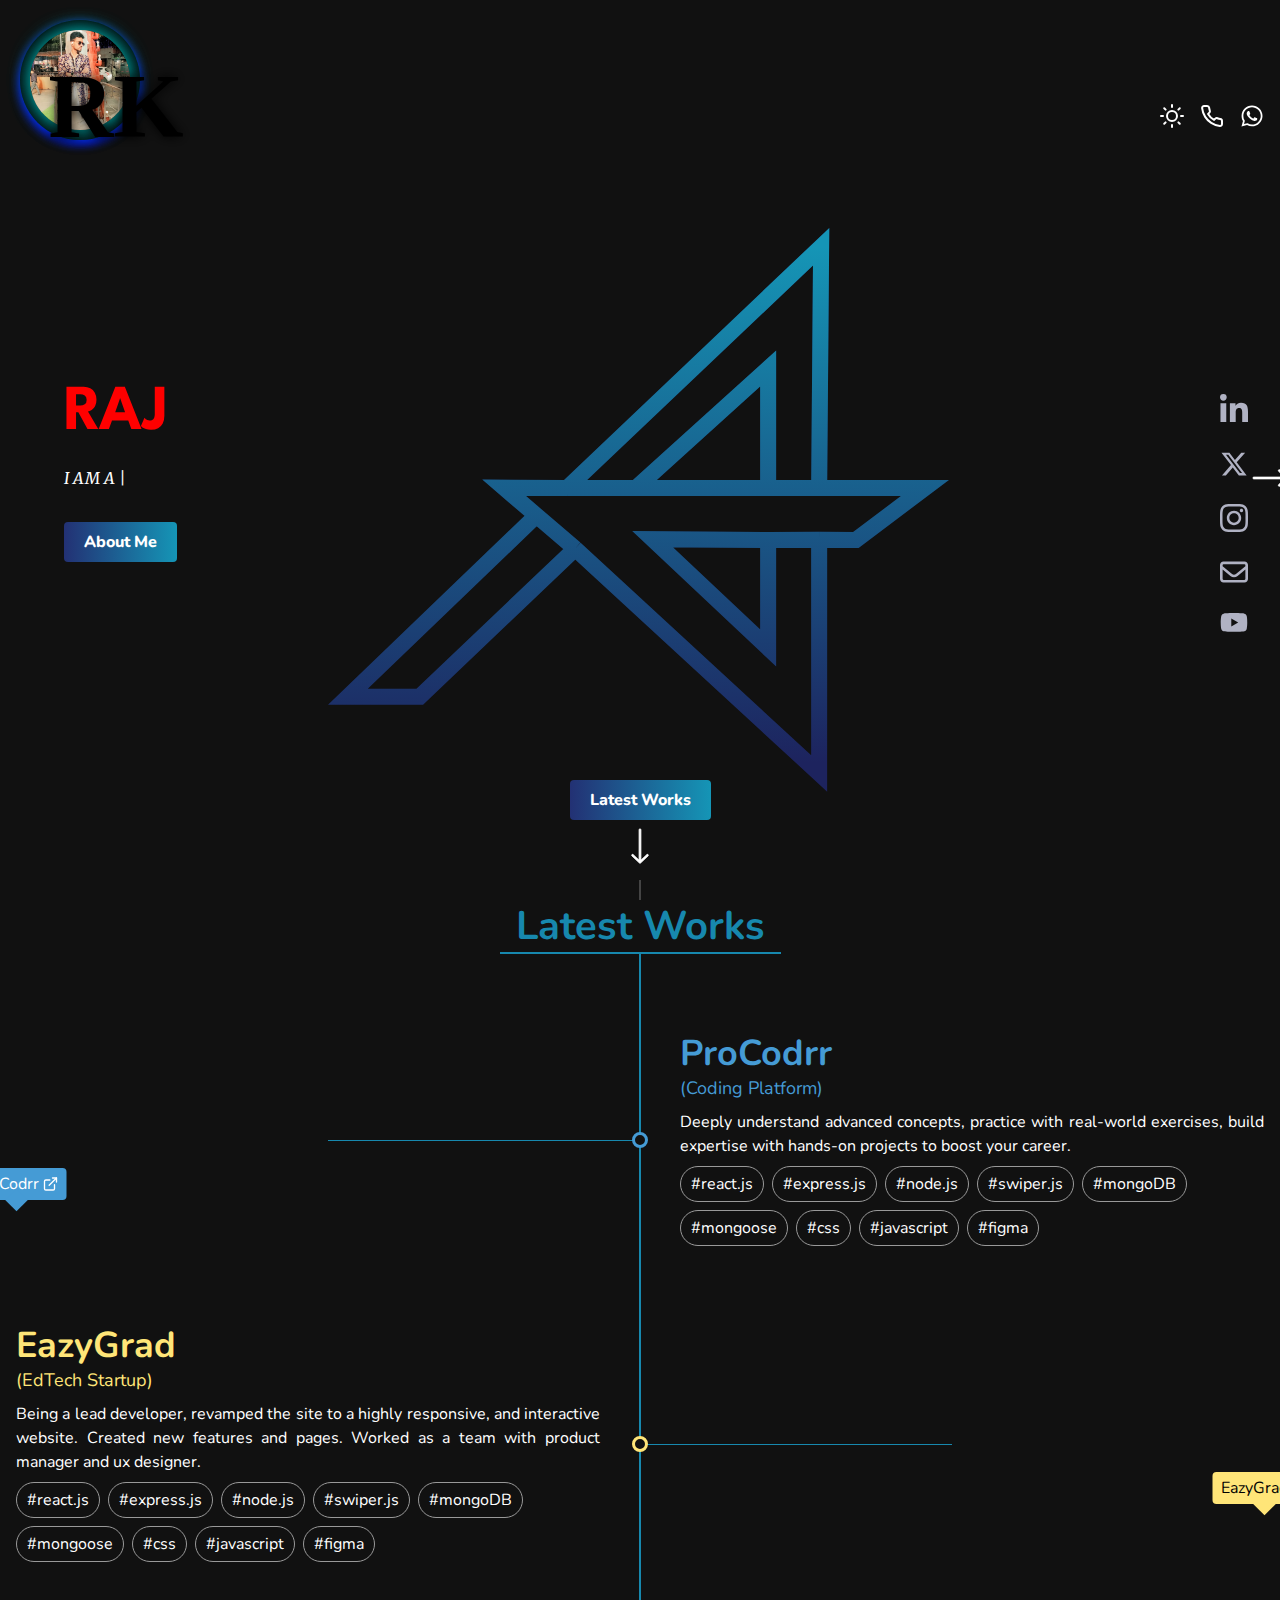
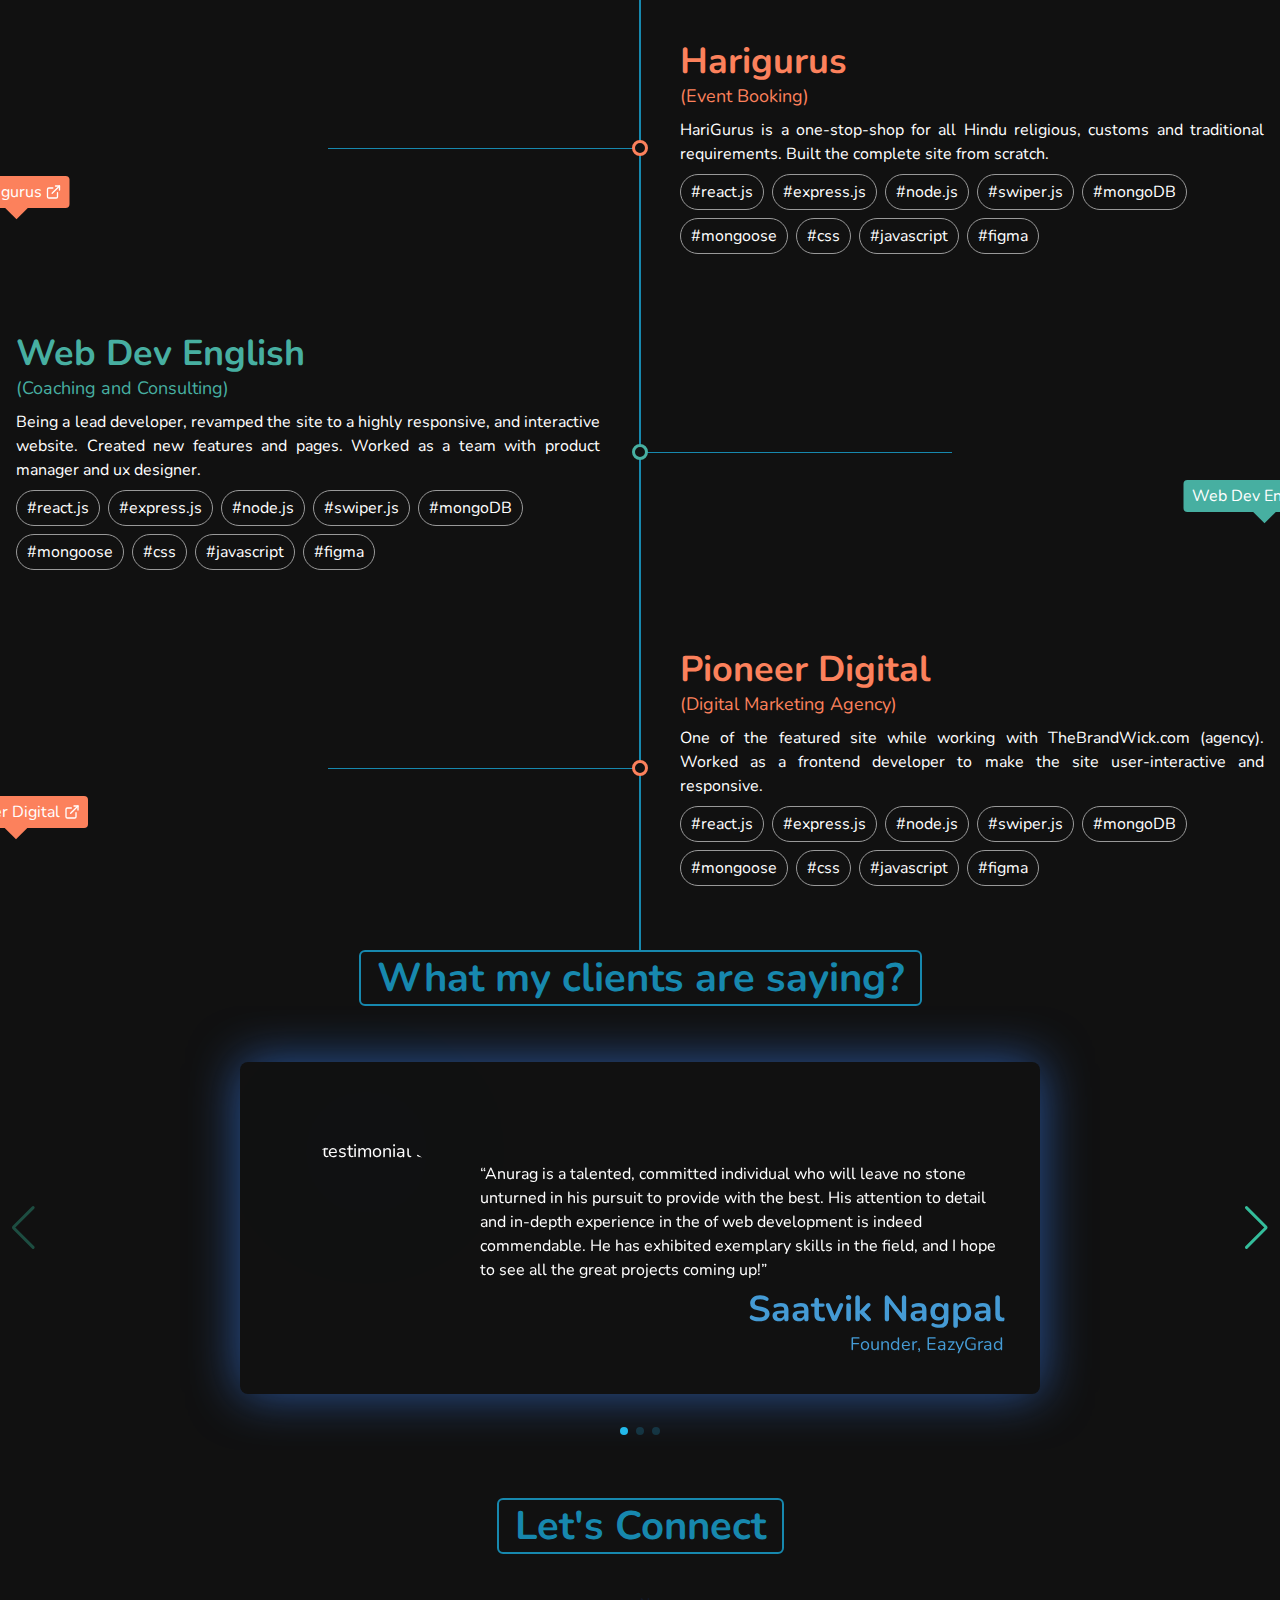
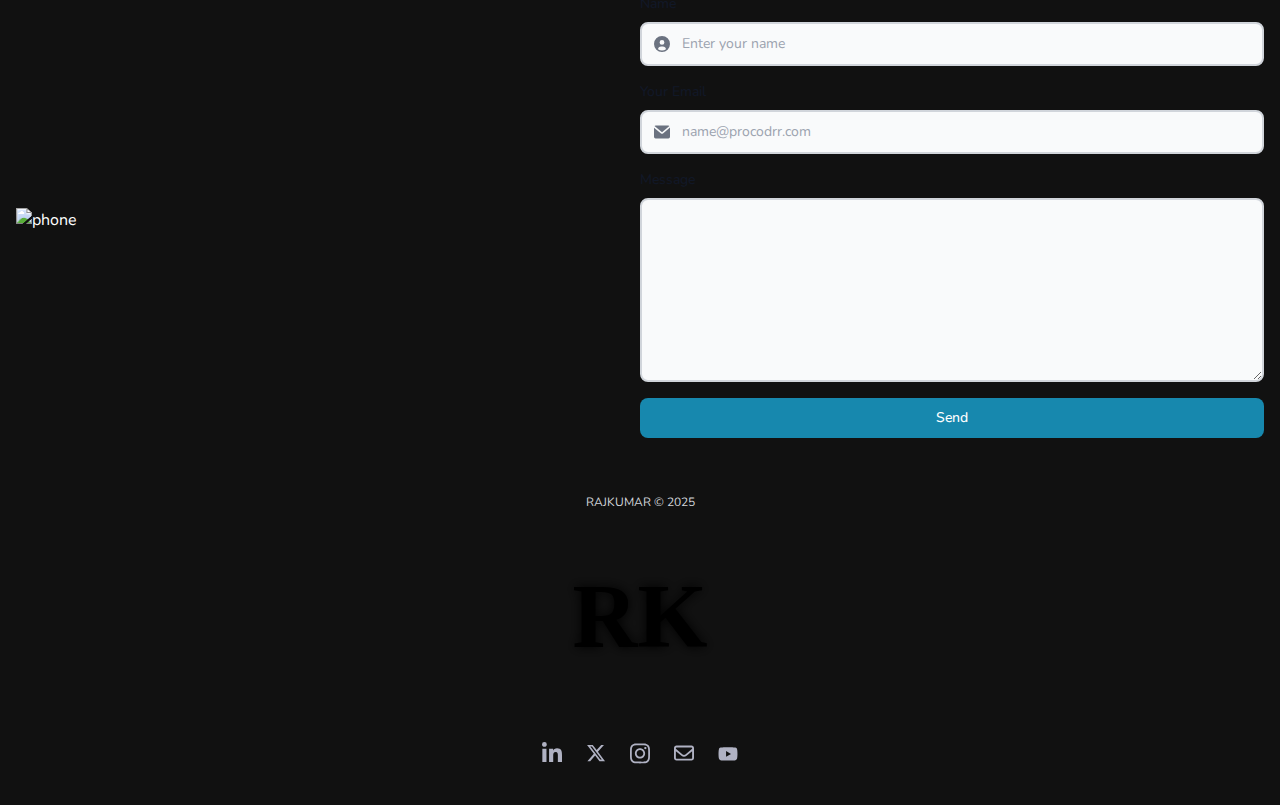
==== commit 686b4b7c: "Update index.html" ====
--- a/index.html
+++ b/index.html
@@ -222,39 +222,90 @@
               class="pointer-events-none text-4xl md:text-[64px] font-['Spartan'] mr-12"
             ><span id="typing-text"></span><span class="cursor"></span>
         
+            <script>
+              const textElement = document.getElementById("typing-text");
+              const firstName = "<span style='color: red; font-weight: bold;'>RAJ</span> ";    // Fixed styled text
+              const lastName = "<span style='color: blue; font-style: italic;'>KUMAR</span>";    // Styled text to type and delete
+              let index = 0;
+              let isDeleting = false;
+              let waitTime = false;
+      
+              function type() {
+                  if (waitTime) {
+                      setTimeout(() => {
+                          waitTime = false;
+                          isDeleting = true;
+                          type();
+                      }, 5000);
+                      return;
+                  }
+                  
+                  if (isDeleting) {
+                      textElement.innerHTML = firstName + lastName.substring(0, index--);
+                  } else {
+                      textElement.innerHTML = firstName + lastName.substring(0, index++);
+                  }
+      
+                  if (index === lastName.length) {
+                      waitTime = true;
+                  } else if (index === 0) {
+                      isDeleting = false;
+                  }
+      
+                  const typingSpeed = isDeleting ? 20 : 40;
+                  setTimeout(type, typingSpeed);
+              }
+      
+              type();
+          </script>
             </h1>
             
-  <script>
-    const textElement = document.getElementById("typing-text");
-    const firstName = "RAJ ";    // Fixed text
-    const lastName = "KUMAR";    // Text to type and delete
-    let index = 0;
-    let isDeleting = false;
-
-    function type() {
-      if (isDeleting) {
-        textElement.textContent = firstName + lastName.substring(0, index--);
-      } else {
-        textElement.textContent = firstName + lastName.substring(0, index++);
-      }
-
-      if (index === lastName.length) {
-        isDeleting = true;
-      } else if (index === 0) {
-        isDeleting = false;
-      }
-
-      const typingSpeed = isDeleting ? 100 : 200;
-      setTimeout(type, typingSpeed);
-    }
-
-    type();
-  </script>
-
+  
             <p
               class="pointer-events-none font-['Merriweather'] italic my-4 md:my-8"
             >
-              FULL-STACK Stack Developer
+               <script>
+              const roles = [
+                  "<span style='color: red;'>fullstack developer</span>", 
+                  "<span style='color: blue;'>frontend developer</span>", 
+                  "<span style='color: green;'>backend developer</span>", 
+                  "<span style='color: orange;'>artificial intelligence</span>", 
+                  "<span style='color: purple;'>machine learning</span>", 
+                  "<span style='color: cyan;'>linux</span>", 
+                  "<span style='color: yellow;'>operating system developer</span>"
+              ];
+              
+              document.write('<span>I AM A&nbsp;</span><span id="dynamic-text"></span><span class="cursor1">|</span>');
+              
+              const dynamicText = document.getElementById("dynamic-text");
+              let roleIndex = 0;
+              let charIndex = 0;
+              let iDeleting = false;
+              
+              function typeEffect() {
+                  const currentRole = roles[roleIndex];
+                  
+                  if (iDeleting) {
+                      charIndex--;
+                  } else {
+                      charIndex++;
+                  }
+                  
+                  dynamicText.innerHTML = currentRole.substring(0, charIndex) + (iDeleting ? '' : '|');
+                  
+                  if (!iDeleting && charIndex === currentRole.length) {
+                      setTimeout(() => iDeleting = true, 500);
+                  } else if (iDeleting && charIndex === 0) {
+                      iDeleting = false;
+                      roleIndex = (roleIndex + 1) % roles.length;
+                  }
+                  
+                  setTimeout(typeEffect, iDeleting ? 25 : 50);
+              }
+              
+              typeEffect();
+          </script>
+           
             </p>
             <button
               class="bg-[#4595eb] py-2 px-5 rounded font-extrabold bg-gradient-to-l from-[#1595b6] to-[#1f2667e6] relative hover:scale-110 ease-in-out duration-100 group"
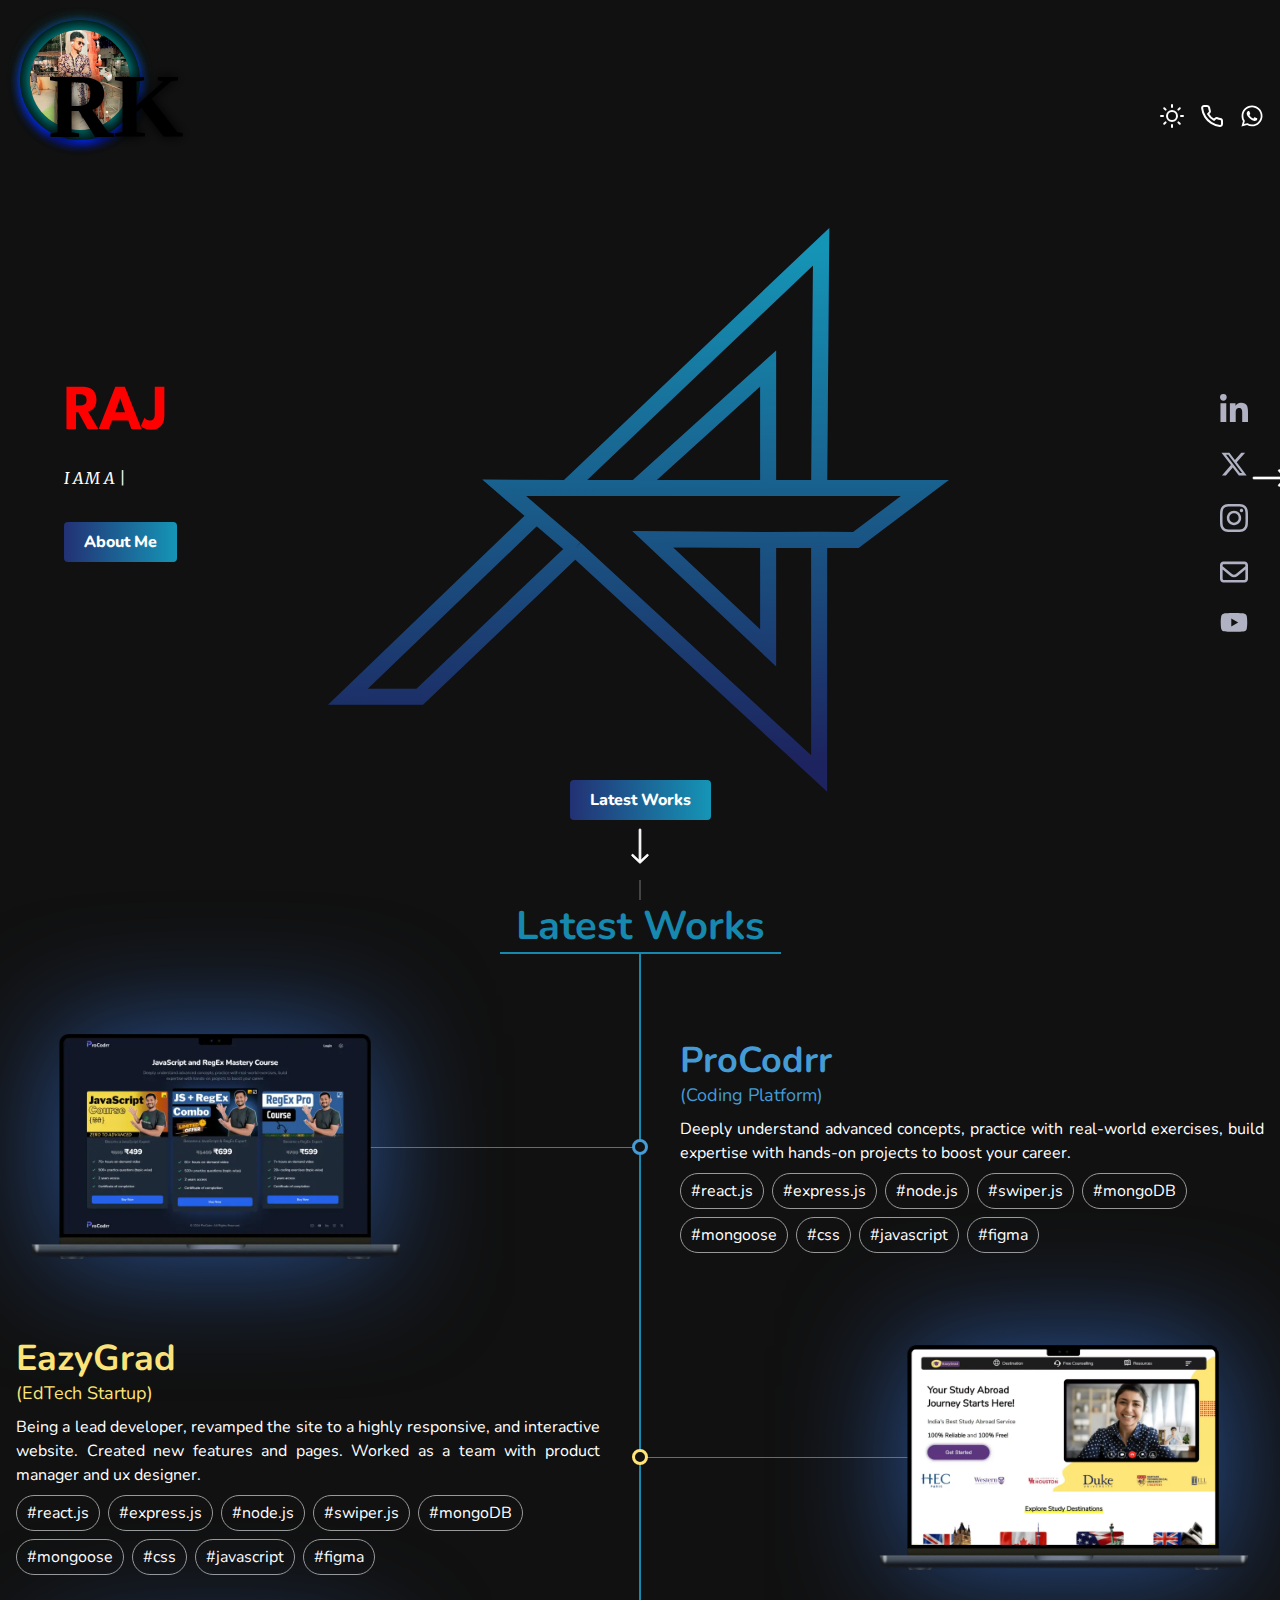
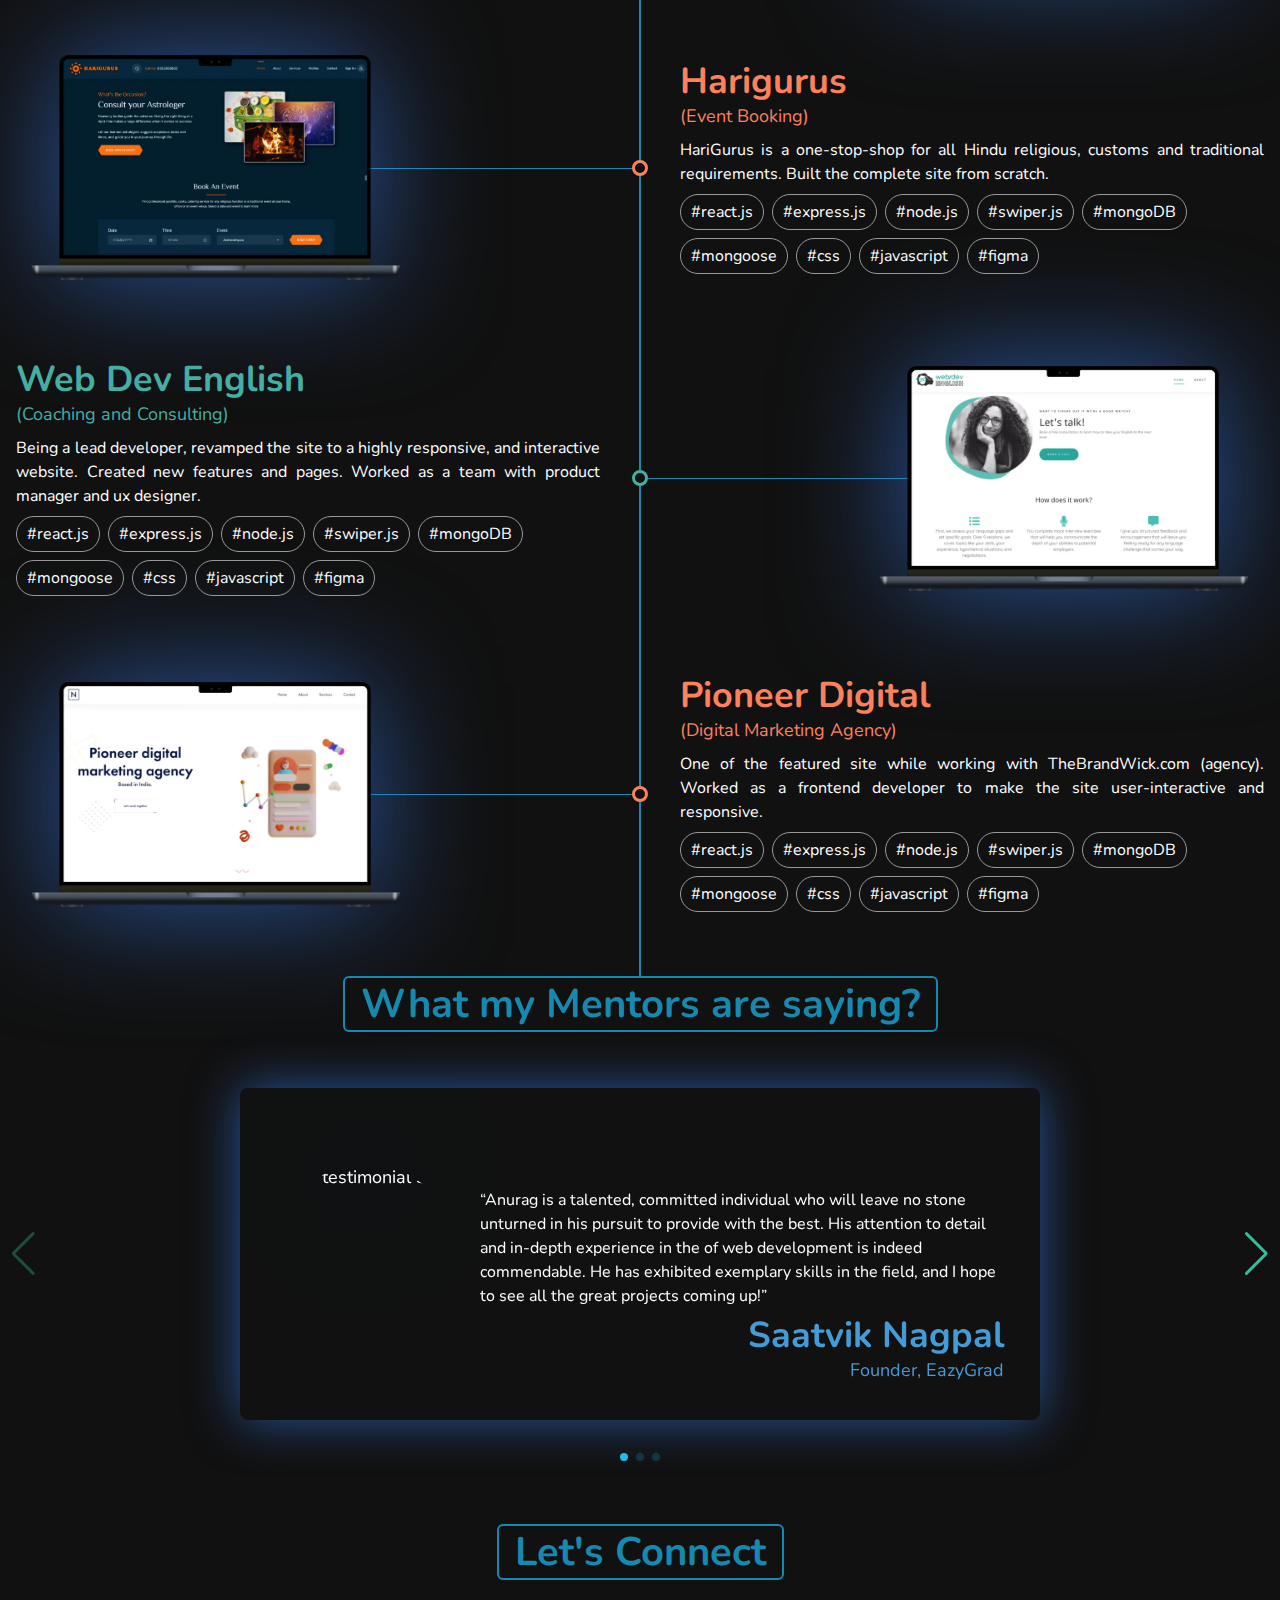
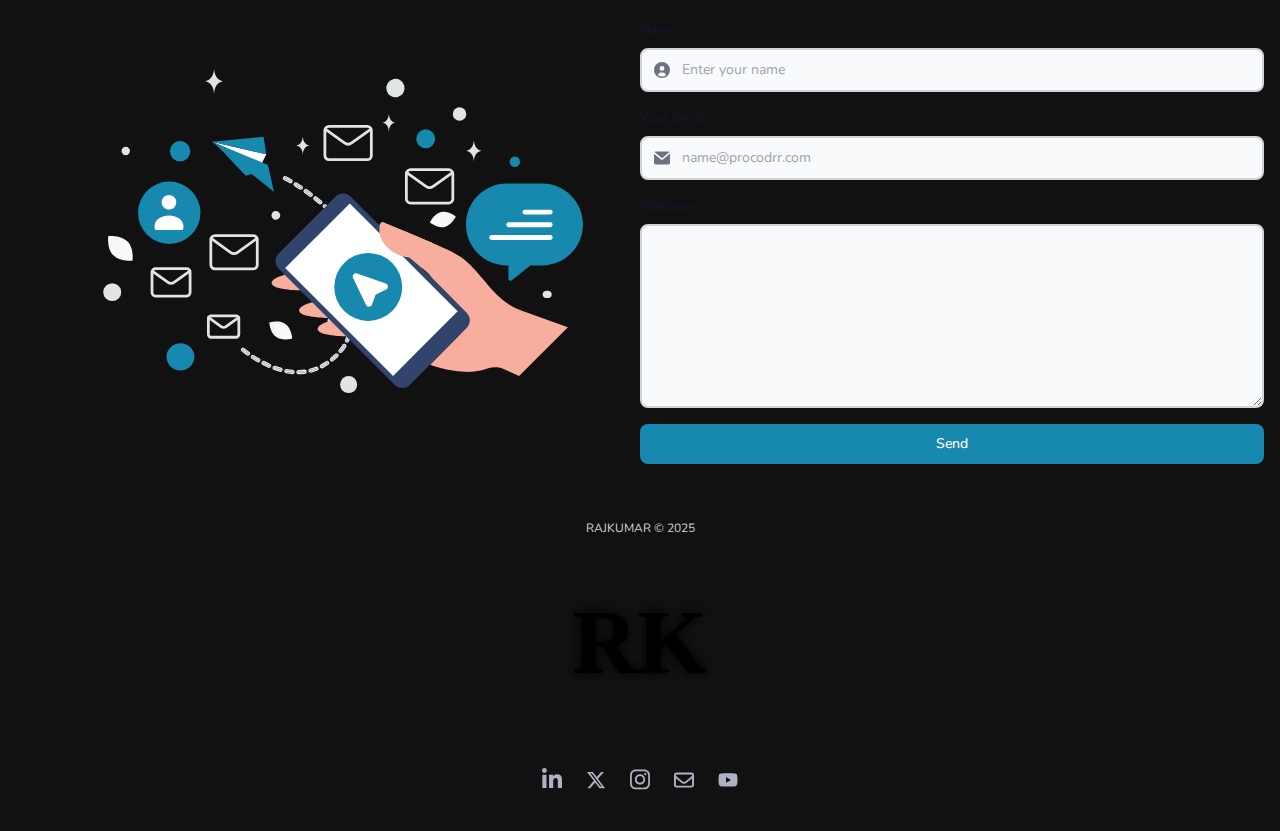
==== commit e2f29d00: "Update index.html" ====
--- a/index.html
+++ b/index.html
@@ -512,7 +512,7 @@
           >
             <img
               class="max-w-[400px] w-full mr-auto relative z-10 drop-shadow-[0_0px_60px_rgba(59,130,246,0.6)]"
-              src="./assets/images/ProCodrr.webp"
+              src="ProCodrr.webp"
               alt=""
             />
             <span
@@ -682,7 +682,7 @@
           >
             <img
               class="max-w-[400px] w-full relative z-10 drop-shadow-[0_0px_60px_rgba(59,130,246,0.6)]"
-              src="./assets/images/eazygrad.webp"
+              src="eazygrad.webp"
               alt=""
             />
             <span
@@ -728,7 +728,7 @@
           >
             <img
               class="max-w-[400px] w-full mr-auto relative z-10 drop-shadow-[0_0px_60px_rgba(59,130,246,0.6)]"
-              src="./assets/images/harigurus.webp"
+              src="harigurus.webp"
               alt=""
             />
             <span
@@ -896,7 +896,7 @@
           >
             <img
               class="max-w-[400px] w-full relative z-10 drop-shadow-[0_0px_60px_rgba(59,130,246,0.6)]"
-              src="./assets/images/web-dev-english.webp"
+              src="web-dev-english.webp"
               alt=""
             />
             <span
@@ -943,7 +943,7 @@
           >
             <img
               class="max-w-[400px] w-full mr-auto relative z-10 drop-shadow-[0_0px_60px_rgba(59,130,246,0.6)]"
-              src="./assets/images/pioneer-digital.webp"
+              src="pioneer-digital.webp"
               alt=""
             />
             <span
@@ -1041,7 +1041,7 @@
       <h2
         class="text-3xl sm:text-[40px] bg-[#111] sm:w-max relative z-10 font-bold px-4 py-2 mx-auto text-center text-[#1788ae] sm:border-2 border-[#1788ae] rounded-md"
       >
-        What my clients are saying?
+        What my Mentors are saying?
       </h2>
       <div class="swiper mySwiper !py-14">
         <div class="swiper-wrapper items-center">
@@ -1149,7 +1149,7 @@
       </h2>
       <div class="flex flex-col md:flex-row items-center mt-10">
         <div class="w-full">
-          <img src="./assets/images/contact-me.svg" alt="phone" />
+          <img src="contact-me.svg" alt="phone" />
         </div>
         <form class="w-full" name="contactUS" netlify>
           <label
